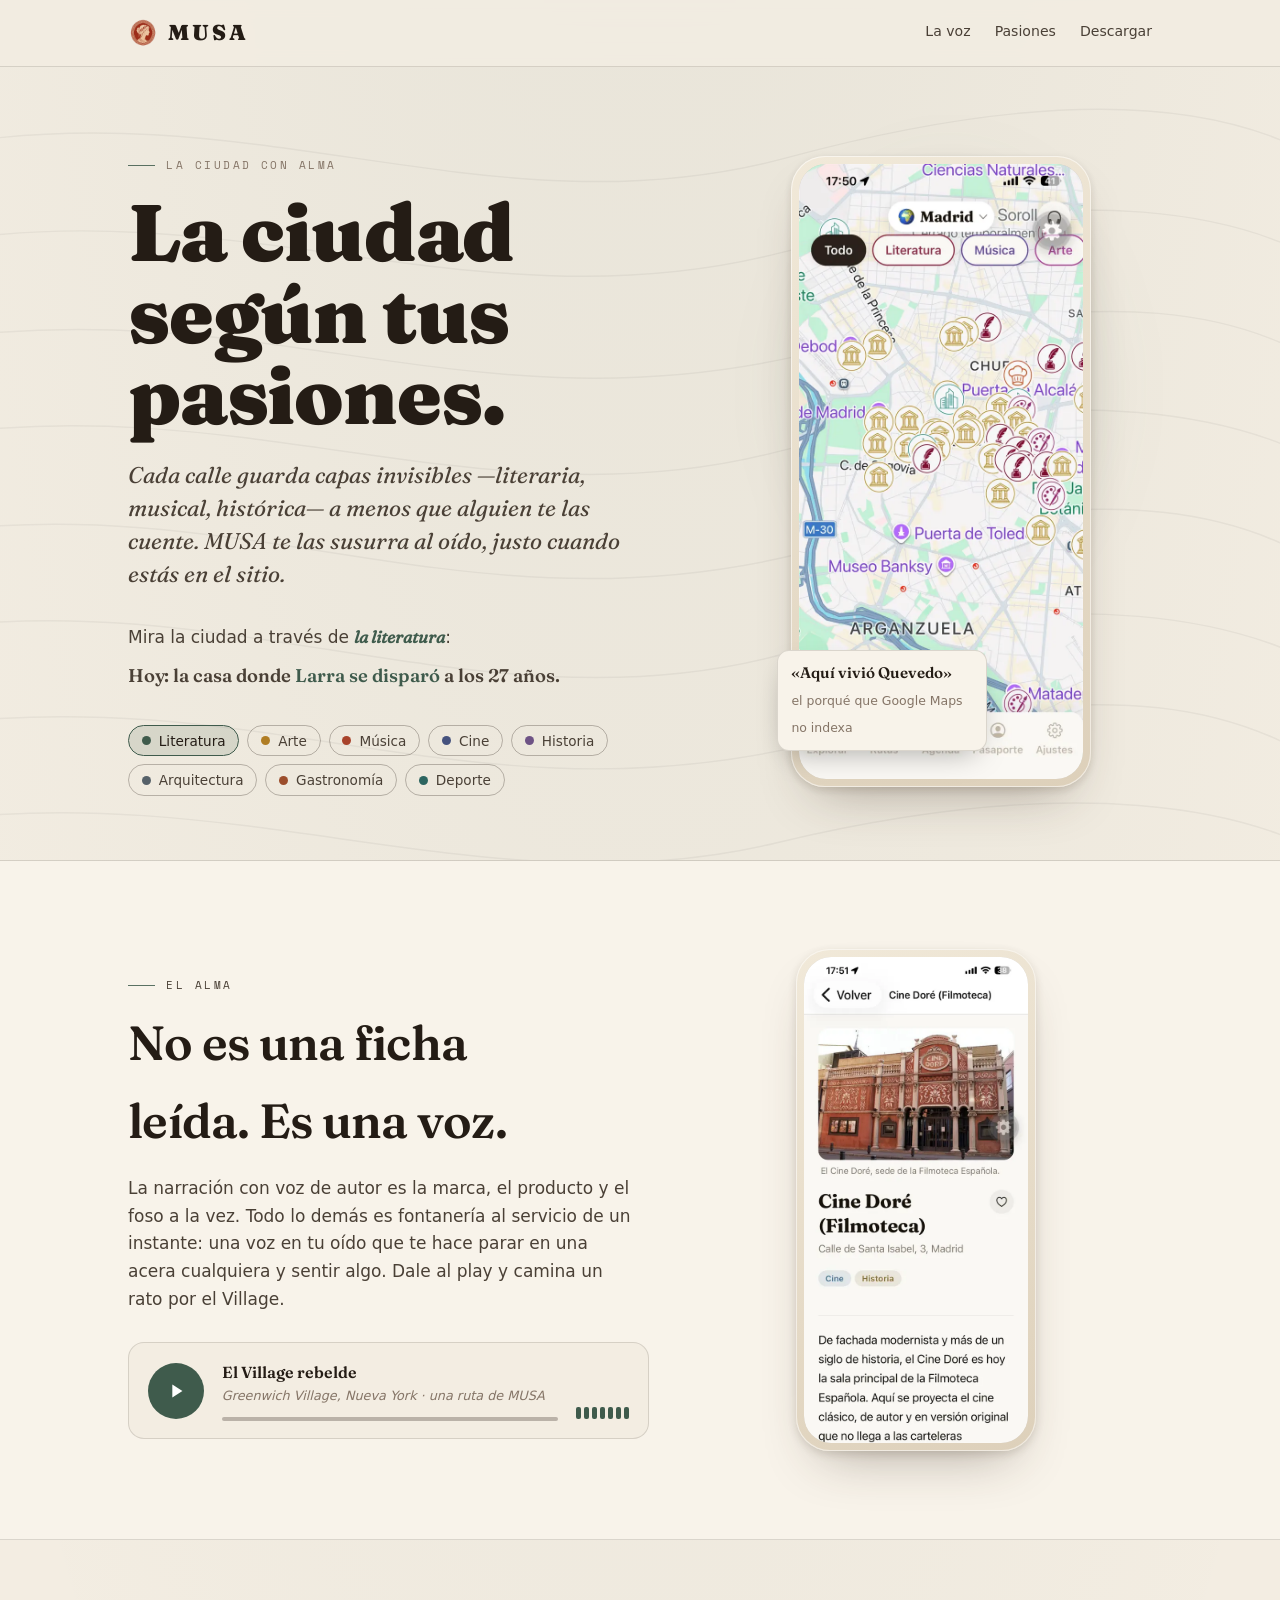
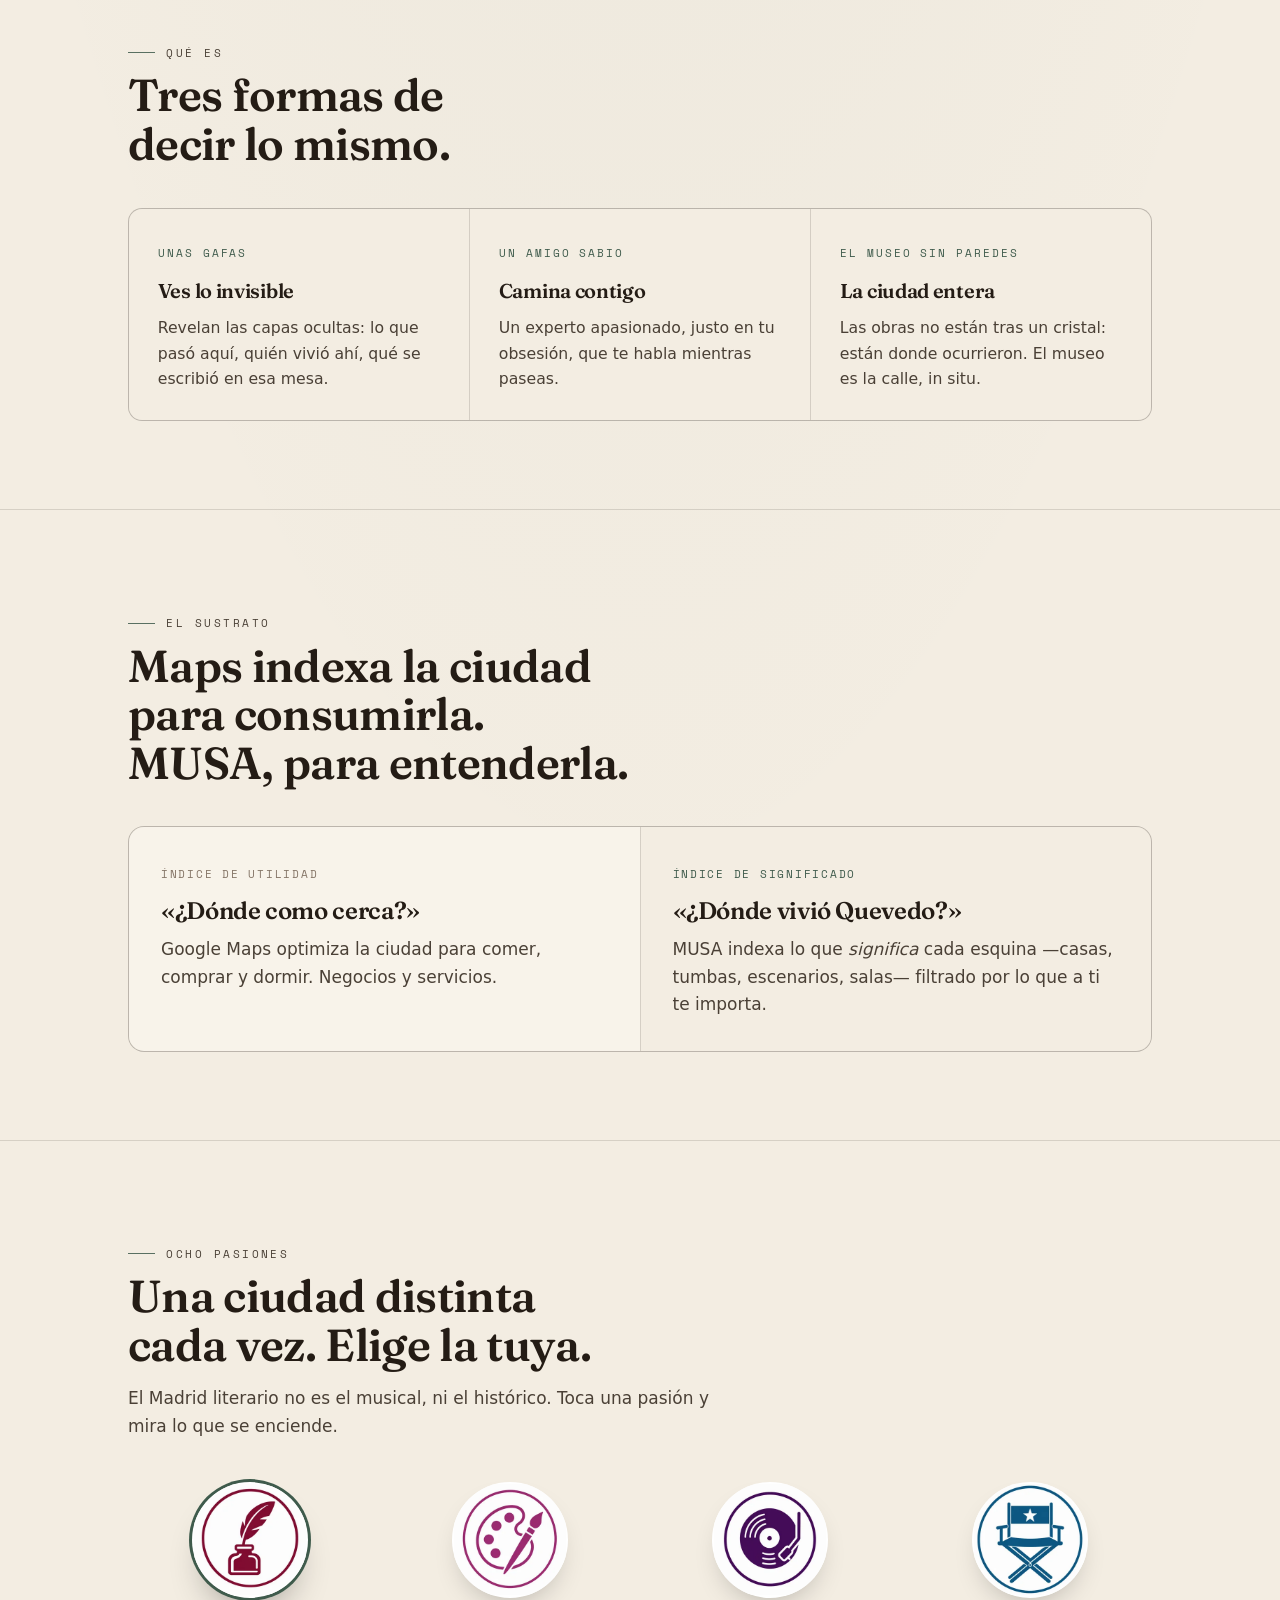
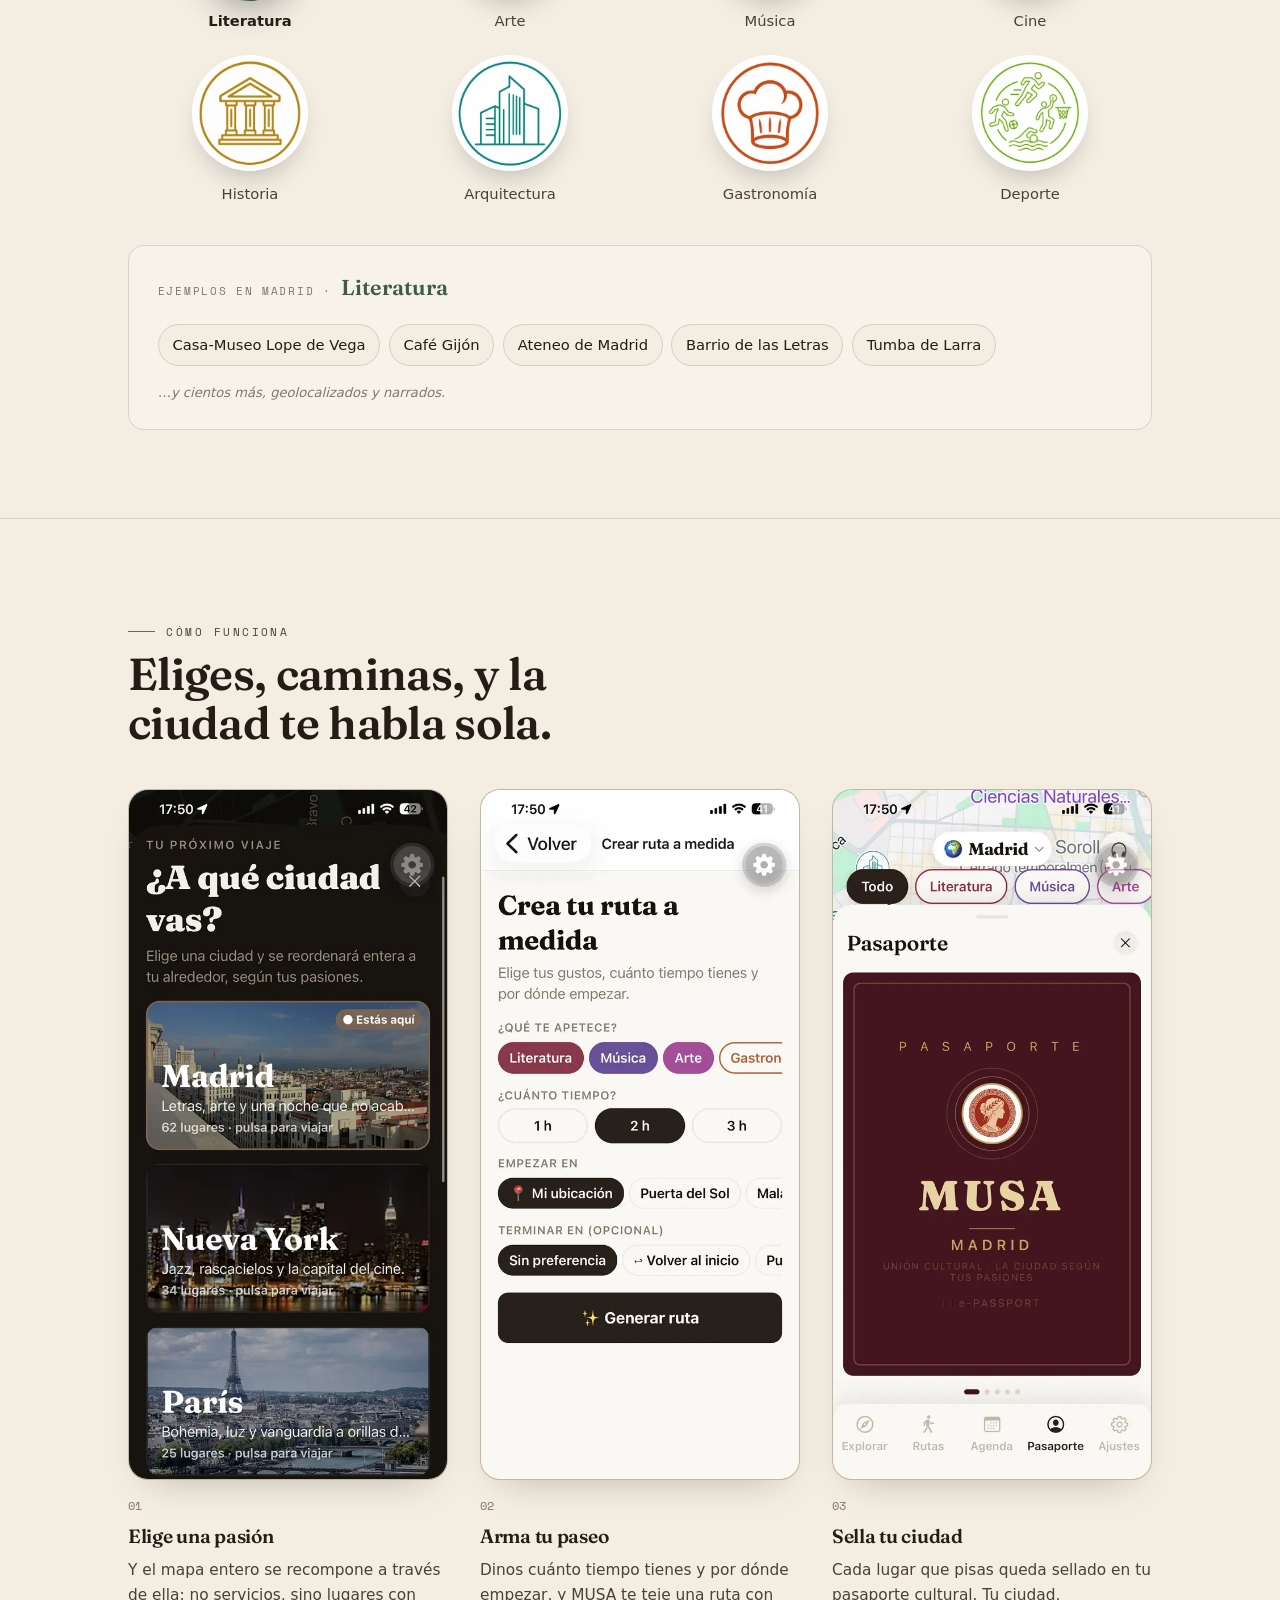
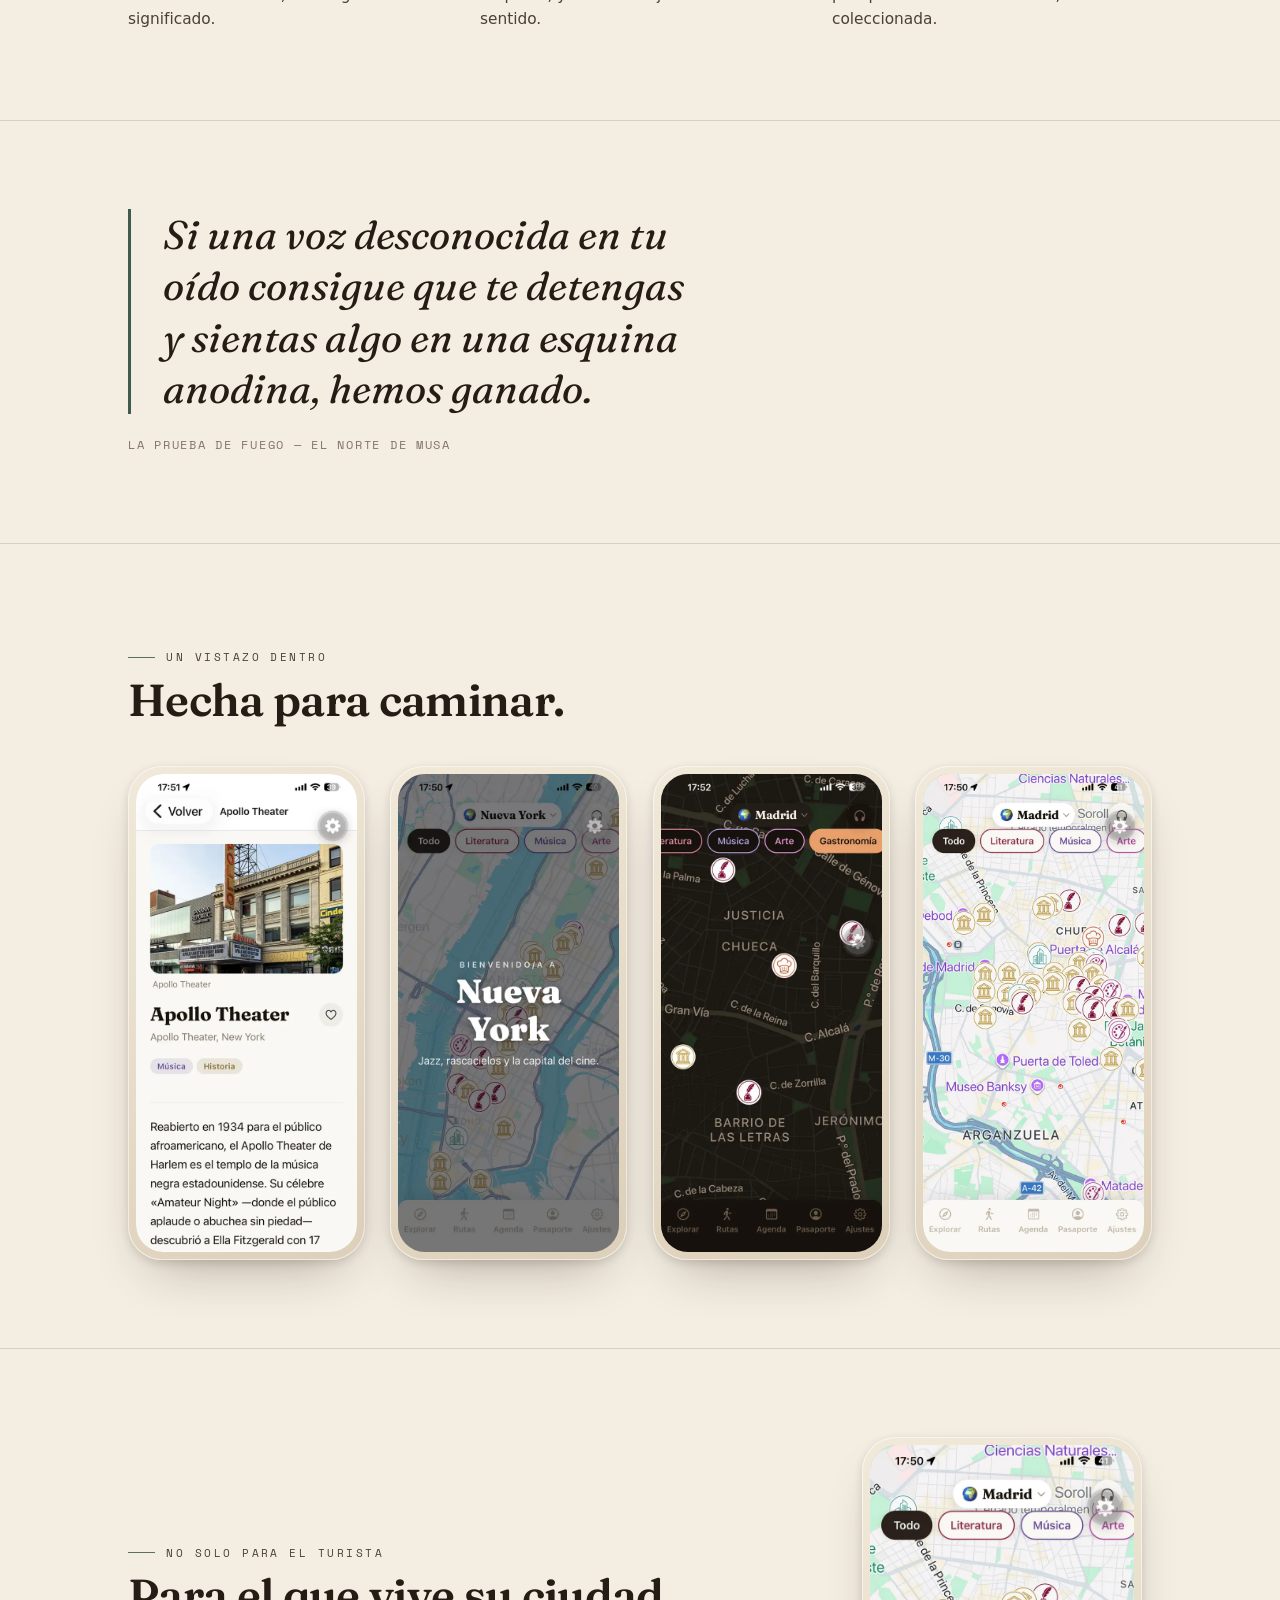
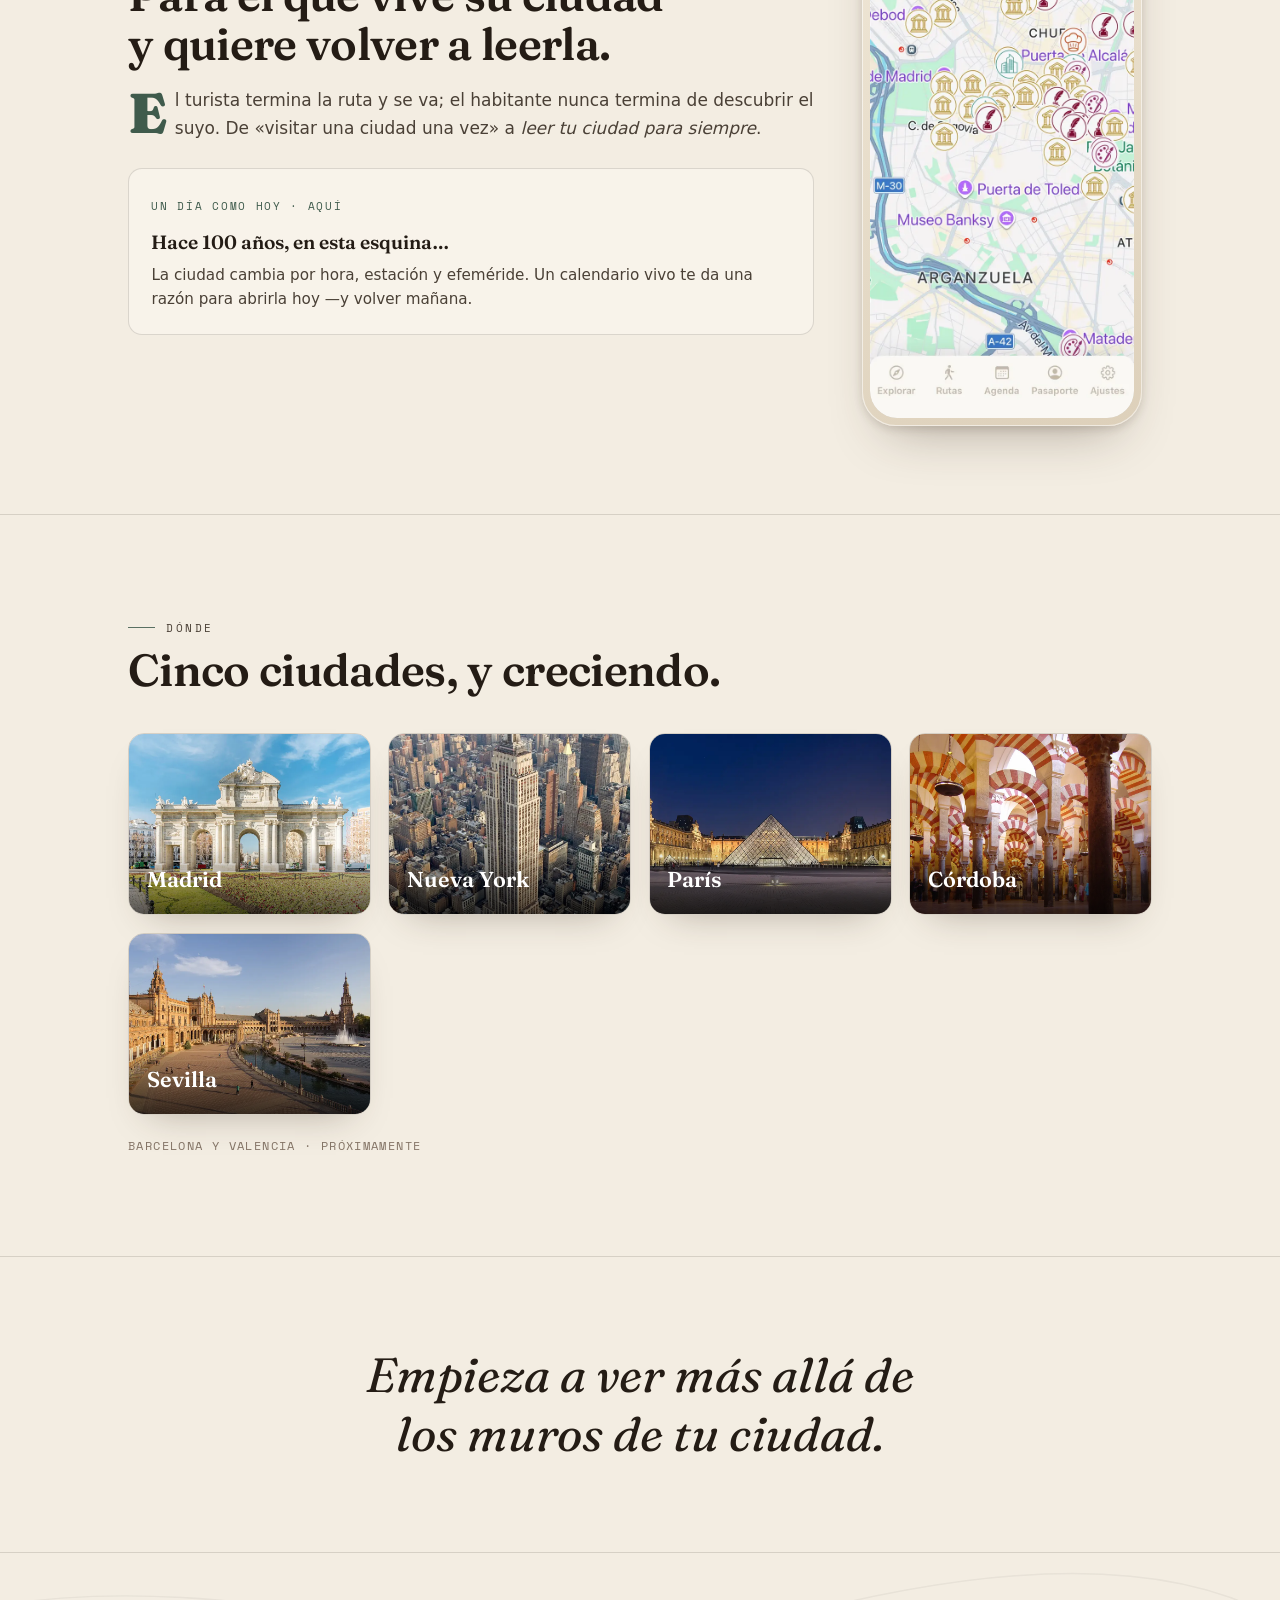
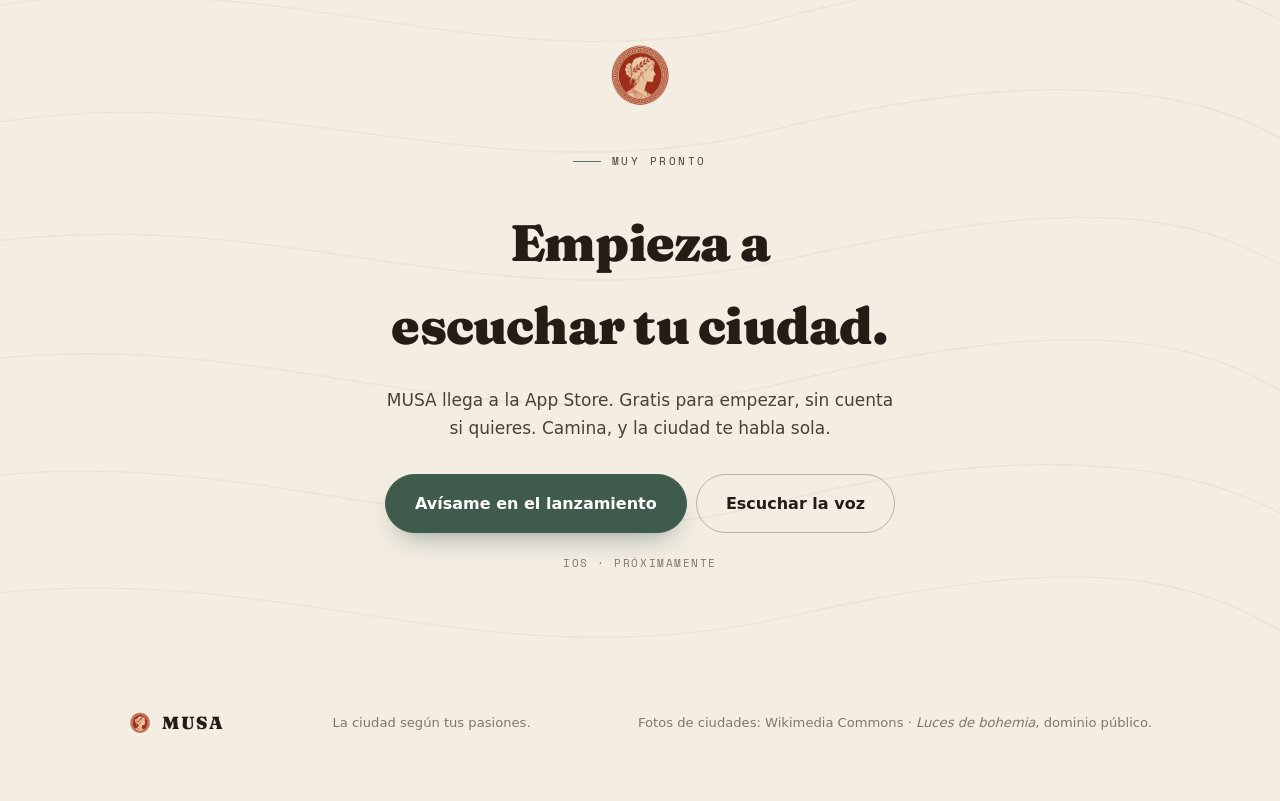
==== index.html @ 4dbc473d "Muestra de voz: El Village rebelde (ruta-village.mp3)" ====
<!doctype html>
<html lang="es">
<head>
<meta charset="utf-8">
<meta name="viewport" content="width=device-width, initial-scale=1">
<meta name="description" content="MUSA reorganiza la ciudad según tus pasiones: elige lo que te mueve —literatura, arte, música, cine, historia…— y el mapa se recompone en lugares con significado, narrados con voz de autor mientras caminas. Madrid, Nueva York, París, Córdoba y Sevilla.">
<meta name="theme-color" content="#f3ede2" media="(prefers-color-scheme: light)">
<meta name="theme-color" content="#17120d" media="(prefers-color-scheme: dark)">
<meta property="og:type" content="website">
<meta property="og:title" content="MUSA — La ciudad según tus pasiones">
<meta property="og:description" content="Elige una pasión y la ciudad se recompone a través de ella. Camina, y una voz te cuenta lo que pisas.">
<meta property="og:url" content="https://www.musaparadis.com/">
<meta property="og:image" content="https://www.musaparadis.com/og.jpg">
<meta name="twitter:card" content="summary_large_image">
<meta name="twitter:title" content="MUSA — La ciudad según tus pasiones">
<meta name="twitter:description" content="Elige una pasión y la ciudad se recompone a través de ella. Camina, y una voz te cuenta lo que pisas.">
<meta name="twitter:image" content="https://www.musaparadis.com/og.jpg">
<link rel="icon" type="image/png" href="[data-uri]">
<title>MUSA — La ciudad según tus pasiones</title>
<script>window.MUSA_IMG={"icon_literature":"[data-uri]","icon_music":"[data-uri]","icon_art":"[data-uri]","icon_cinema":"[data-uri]","icon_history":"[data-uri]","icon_architecture":"[data-uri]","icon_gastronomy":"[data-uri]","icon_sport":"[data-uri]"};</script>
<style>
  @font-face { font-family:"Fraunces"; font-style:normal; font-weight:900; font-display:swap; src:url([data-uri]) format("truetype"); }
  @font-face { font-family:"Fraunces"; font-style:normal; font-weight:600; font-display:swap; src:url([data-uri]) format("truetype"); }
  @font-face { font-family:"Fraunces"; font-style:italic; font-weight:400; font-display:swap; src:url([data-uri]) format("truetype"); }
  @font-face { font-family:"SpaceMono"; font-style:normal; font-weight:400; font-display:swap; src:url([data-uri]) format("truetype"); }

  :root {
    --paper:#f3ede2; --paper-raised:#f8f3ea;
    --ink:#241c15; --ink-soft:#4a4036; --subtle:#857567;
    --hairline:rgba(36,28,21,0.14); --hairline-strong:rgba(36,28,21,0.28);
    --accent:#3f5b4c;
    --serif:"Fraunces","Iowan Old Style",Palatino,Georgia,serif;
    --sans:ui-sans-serif,system-ui,-apple-system,"Segoe UI",Roboto,Helvetica,Arial,sans-serif;
    --mono:"SpaceMono",ui-monospace,"SFMono-Regular","Courier New",monospace;
    --gutter:clamp(1.4rem,5vw,5rem);
  }
  @media (prefers-color-scheme: dark) {
    :root { --paper:#2a2018; --paper-raised:#352a1f; --ink:#f2ebdf; --ink-soft:#d7cab7; --subtle:#a99a87;
      --hairline:rgba(242,235,223,0.16); --hairline-strong:rgba(242,235,223,0.3); --accent:#93c3aa; }
  }
  :root[data-theme="light"]{ --paper:#f3ede2; --paper-raised:#f8f3ea; --ink:#241c15; --ink-soft:#4a4036; --subtle:#857567; --hairline:rgba(36,28,21,0.14); --hairline-strong:rgba(36,28,21,0.28); --accent:#3f5b4c; }
  :root[data-theme="dark"]{ --paper:#2a2018; --paper-raised:#352a1f; --ink:#f2ebdf; --ink-soft:#d7cab7; --subtle:#a99a87; --hairline:rgba(242,235,223,0.16); --hairline-strong:rgba(242,235,223,0.3); --accent:#93c3aa; }

  * { box-sizing:border-box; }
  body { margin:0; background-color:var(--paper); color:var(--ink); font-family:var(--sans);
    background-image:radial-gradient(130% 80% at 50% -15%, color-mix(in srgb,var(--accent) 8%, transparent), transparent 55%);
    font-size:17px; line-height:1.62; -webkit-font-smoothing:antialiased; text-rendering:optimizeLegibility;
    font-optical-sizing:auto; overflow-x:hidden; transition:background-color .6s ease,color .6s ease; }
  .wrap { max-width:72rem; margin:0 auto; padding:0 var(--gutter); }
  .eyebrow { font-family:var(--mono); font-size:.7rem; letter-spacing:.22em; text-transform:uppercase; color:var(--subtle); margin:0; display:inline-flex; align-items:center; gap:.7rem; }
  .eyebrow::before { content:""; width:1.7rem; height:1px; background:var(--accent); opacity:.85; transition:background .6s ease; }
  h1,h2,h3 { font-family:var(--serif); font-weight:600; text-wrap:balance; letter-spacing:-0.015em; margin:0; }
  em { font-style:italic; }
  img { display:block; max-width:100%; }

  header { position:sticky; top:0; z-index:40; background:color-mix(in srgb,var(--paper) 85%,transparent); backdrop-filter:saturate(1.1) blur(10px); border-bottom:1px solid var(--hairline); }
  .bar { display:flex; align-items:center; justify-content:space-between; height:66px; }
  .brand { display:flex; align-items:center; gap:.6rem; }
  .brand img { width:30px; height:30px; }
  .brand span { font-family:var(--serif); font-weight:900; font-size:1.35rem; letter-spacing:.14em; }
  nav { display:flex; gap:1.5rem; }
  .navlink { font-size:.88rem; color:var(--ink-soft); text-decoration:none; border-bottom:1px solid transparent; padding-bottom:2px; transition:border-color .2s ease,color .2s ease; }
  .navlink:hover { border-color:var(--accent); color:var(--ink); }

  .phone { background:linear-gradient(155deg,#f1e9d9,#ddd0ba); border-radius:34px; padding:8px;
    box-shadow:0 26px 54px -26px rgba(60,44,30,.42), 0 3px 8px rgba(60,44,30,.15), inset 0 0 0 1px rgba(255,255,255,.55); }
  .phone img { width:100%; border-radius:27px; box-shadow:inset 0 0 0 1px rgba(0,0,0,.14); }

  /* HERO */
  .hero { padding:clamp(2.8rem,7vw,5rem) 0 clamp(2.5rem,6vw,4rem); border-bottom:1px solid var(--hairline); position:relative; overflow:hidden; }
  .contours { position:absolute; inset:0; width:100%; height:100%; z-index:0; pointer-events:none; }
  .contours path { fill:none; stroke:var(--ink); opacity:.05; stroke-width:1.3; }
  .hero > .wrap, .cta > .wrap { position:relative; z-index:1; }
  .hero-grid { display:grid; grid-template-columns:1fr; gap:clamp(2.4rem,6vw,4rem); align-items:center; }
  @media (min-width:900px){ .hero-grid { grid-template-columns:1.12fr .88fr; } }
  .hero h1 { font-size:clamp(2.6rem,7vw,5rem); font-weight:900; line-height:1.02; margin-top:1.1rem; max-width:15ch; }
  .lede { font-family:var(--serif); font-style:italic; font-size:clamp(1.1rem,2.2vw,1.42rem); color:var(--ink-soft); max-width:34rem; margin-top:1.4rem; line-height:1.45; }
  .lens { margin-top:2rem; }
  .lens > p { margin:0 0 .8rem; color:var(--ink-soft); }
  .lens .word { font-family:var(--serif); font-style:italic; color:var(--accent); transition:color .6s ease; font-weight:600; }
  .lens-line { min-height:2.6em; margin:.2rem 0 1rem; font-family:var(--serif); font-size:1.15rem; line-height:1.35; color:var(--ink); }
  .lens-line b { color:var(--accent); font-weight:600; transition:color .6s ease; }
  .chips { display:flex; flex-wrap:wrap; gap:.5rem; max-width:36rem; }
  .chip { font-size:.85rem; cursor:pointer; padding:.42rem .8rem; border-radius:999px; border:1px solid var(--hairline-strong); background:transparent; color:var(--ink-soft); display:inline-flex; align-items:center; gap:.5rem; transition:.2s; font-family:var(--sans); }
  .chip .dot { width:9px; height:9px; border-radius:50%; background:var(--c); }
  .chip:hover { color:var(--ink); }
  .chip[aria-pressed="true"] { color:var(--ink); border-color:var(--c); background:color-mix(in srgb,var(--c) 14%,transparent); }
  .chip:focus-visible { outline:2px solid var(--accent); outline-offset:2px; }
  .hero-phone { justify-self:center; width:min(300px,78vw); position:relative; isolation:isolate; }
  .hero-phone::before { content:""; position:absolute; inset:-10% -16% -2%; z-index:-1; background:radial-gradient(58% 46% at 52% 42%, color-mix(in srgb,var(--accent) 32%, transparent), transparent 72%); filter:blur(36px); transition:background .6s ease; }
  .hero-phone .phone { position:relative; z-index:1; }
  .hero-phone .tag { position:absolute; z-index:1; left:-14px; bottom:36px; background:var(--paper-raised); border:1px solid var(--hairline); border-radius:12px; padding:.6rem .85rem; box-shadow:0 12px 30px -12px rgba(0,0,0,.35); max-width:210px; }
  .hero-phone .tag b { font-family:var(--serif); display:block; font-size:.95rem; font-weight:600; }
  .hero-phone .tag span { font-size:.78rem; color:var(--subtle); }

  section { padding:clamp(3rem,7vw,5.5rem) 0; border-bottom:1px solid var(--hairline); }
  .sec-head { max-width:38rem; }
  .sec-head h2 { font-size:clamp(1.8rem,4.2vw,2.8rem); margin-top:.6rem; line-height:1.08; }
  .sec-head p { color:var(--ink-soft); margin-top:1rem; }

  /* AUDIO — escucha la voz */
  .voice { background:var(--paper-raised); }
  .voice-card { display:grid; grid-template-columns:1fr; gap:2rem; align-items:center; }
  @media (min-width:820px){ .voice-card { grid-template-columns:1.05fr .95fr; } }
  .voice h2 { font-size:clamp(1.9rem,4.4vw,3rem); margin-top:.6rem; }
  .voice p { color:var(--ink-soft); margin-top:1rem; max-width:32rem; }
  .player { display:flex; align-items:center; gap:1.1rem; margin-top:1.8rem; padding:1.1rem 1.2rem; border:1px solid var(--hairline); border-radius:16px; background:var(--paper); }
  .playbtn { flex:none; width:56px; height:56px; border-radius:50%; border:none; cursor:pointer; background:var(--accent); color:#fff; display:flex; align-items:center; justify-content:center; transition:background .6s ease, transform .15s ease; }
  .playbtn:hover { transform:scale(1.05); }
  .playbtn svg { width:22px; height:22px; fill:#fff; }
  .player-body { flex:1; min-width:0; }
  .player-body .t { font-family:var(--serif); font-weight:600; font-size:1rem; }
  .player-body .s { font-size:.8rem; color:var(--subtle); font-style:italic; }
  .track { height:4px; border-radius:999px; background:var(--hairline-strong); margin-top:.6rem; overflow:hidden; }
  .track .fill { height:100%; width:0; background:var(--accent); transition:background .6s ease; }
  .eq { display:flex; align-items:flex-end; gap:3px; height:56px; }
  .eq i { width:5px; background:var(--accent); border-radius:2px; height:20%; transition:background .6s ease; }
  .voice.playing .eq i { animation:eq .9s ease-in-out infinite; }
  .eq i:nth-child(2){animation-delay:.15s} .eq i:nth-child(3){animation-delay:.3s} .eq i:nth-child(4){animation-delay:.45s} .eq i:nth-child(5){animation-delay:.1s} .eq i:nth-child(6){animation-delay:.35s} .eq i:nth-child(7){animation-delay:.2s}
  @keyframes eq { 0%,100%{height:18%} 50%{height:92%} }
  .voice-visual { display:flex; justify-content:center; }
  .voice-visual .phone { width:min(240px,70vw); }

  .ways { display:grid; grid-template-columns:repeat(auto-fit,minmax(15rem,1fr)); gap:1px; margin-top:2.5rem; background:var(--hairline); border:1px solid var(--hairline); border-radius:14px; overflow:hidden; }
  .way { background:var(--paper); padding:1.8rem; transition:background .3s ease; }
  .way:hover { background:var(--paper-raised); }
  .way h3 { font-size:1.25rem; margin:.6rem 0 .5rem; }
  .way p { margin:0; color:var(--ink-soft); font-size:.98rem; }
  .way .k { font-family:var(--mono); font-size:.68rem; letter-spacing:.18em; text-transform:uppercase; color:var(--accent); transition:color .6s ease; }

  .steps { display:grid; gap:2rem; margin-top:2.6rem; grid-template-columns:1fr; }
  @media (min-width:820px){ .steps { grid-template-columns:repeat(3,1fr); } }
  .step .shot { border-radius:20px; overflow:hidden; border:1px solid var(--hairline); box-shadow:0 18px 38px -24px rgba(60,44,30,.36); background:#ddd0ba; }
  .step .shot img { width:100%; }
  .step .n { font-family:var(--mono); font-size:.78rem; color:var(--subtle); margin:1rem 0 .3rem; }
  .step h3 { font-size:1.2rem; }
  .step p { margin:.35rem 0 0; color:var(--ink-soft); font-size:.96rem; }

  /* DIFERENCIADOR */
  .versus { display:grid; grid-template-columns:1fr; gap:1px; margin-top:2.4rem; background:var(--hairline); border:1px solid var(--hairline); border-radius:16px; overflow:hidden; }
  @media (min-width:720px){ .versus { grid-template-columns:1fr 1fr; } }
  .vs { background:var(--paper); padding:2rem; }
  .vs.them { background:var(--paper-raised); }
  .vs .lab { font-family:var(--mono); font-size:.68rem; letter-spacing:.16em; text-transform:uppercase; color:var(--subtle); }
  .vs.us .lab { color:var(--accent); transition:color .6s ease; }
  .vs h3 { font-size:1.5rem; margin:.7rem 0; line-height:1.15; }
  .vs p { margin:0; color:var(--ink-soft); }

  /* PASIONES — círculos + explorador */
  .passgrid { display:grid; grid-template-columns:repeat(4,1fr); gap:1.4rem 1rem; margin-top:2.6rem; }
  @media (max-width:560px){ .passgrid { grid-template-columns:repeat(3,1fr); } }
  .passcard { text-align:center; cursor:pointer; }
  .passcard .tile { width:clamp(80px,15vw,116px); aspect-ratio:1; margin:0 auto; border-radius:50%; background:#fff; display:flex; align-items:center; justify-content:center; overflow:hidden; box-shadow:0 14px 30px -14px rgba(0,0,0,.3); transition:transform .25s ease, box-shadow .25s ease; }
  .passcard .tile img { width:96%; height:96%; object-fit:contain; }
  .passcard:hover .tile { transform:translateY(-5px); box-shadow:0 0 0 3px color-mix(in srgb,var(--c) 55%,transparent), 0 22px 38px -18px rgba(0,0,0,.4); }
  .passcard[aria-selected="true"] .tile { box-shadow:0 0 0 3px var(--c), 0 22px 38px -18px rgba(0,0,0,.45); }
  .passcard .lbl { margin-top:.7rem; font-size:.92rem; color:var(--ink-soft); }
  .passcard[aria-selected="true"] .lbl { color:var(--ink); font-weight:600; }
  .explorer { margin-top:2.4rem; border:1px solid var(--hairline); border-radius:16px; padding:1.6rem 1.8rem; background:var(--paper-raised); }
  .explorer .head { display:flex; align-items:baseline; gap:.6rem; flex-wrap:wrap; }
  .explorer .head .lab { font-family:var(--mono); font-size:.66rem; letter-spacing:.16em; text-transform:uppercase; color:var(--subtle); }
  .explorer .head .cur { font-family:var(--serif); font-size:1.35rem; font-weight:600; color:var(--accent); transition:color .6s ease; }
  .explorer .places { display:flex; flex-wrap:wrap; gap:.55rem; margin-top:1.1rem; }
  .explorer .place { font-size:.92rem; padding:.5rem .85rem; border:1px solid var(--hairline); border-radius:999px; background:var(--paper); color:var(--ink); }
  .explorer .foot { margin-top:1rem; font-size:.82rem; color:var(--subtle); font-style:italic; }

  .gallery { display:grid; grid-template-columns:repeat(auto-fit,minmax(200px,1fr)); gap:1.6rem; margin-top:2.6rem; }
  .gallery .phone { justify-self:center; width:100%; max-width:250px; transition:transform .3s ease,box-shadow .3s ease; }
  .gallery .phone:hover { transform:translateY(-7px); box-shadow:0 40px 70px -26px rgba(60,44,30,.5), inset 0 0 0 1px rgba(255,255,255,.55); }

  .quote blockquote { font-family:var(--serif); font-style:italic; font-weight:500; font-size:clamp(1.5rem,4.2vw,2.5rem); line-height:1.28; margin:0; max-width:22ch; text-wrap:balance; hanging-punctuation:first; border-left:3px solid var(--accent); padding-left:clamp(1rem,3vw,2rem); transition:border-color .6s ease; }
  .quote cite { display:block; font-style:normal; font-family:var(--mono); font-size:.72rem; letter-spacing:.15em; text-transform:uppercase; color:var(--subtle); margin-top:1.4rem; }

  /* CIUDADES — fotos */
  .city-photos { display:grid; grid-template-columns:repeat(auto-fit,minmax(210px,1fr)); gap:1.1rem; margin-top:2.4rem; }
  .cityph { position:relative; aspect-ratio:4/3; border-radius:16px; overflow:hidden; border:1px solid var(--hairline); box-shadow:0 18px 36px -22px rgba(60,44,30,.38); }
  .cityph img { width:100%; height:100%; object-fit:cover; transition:transform .6s ease; }
  .cityph:hover img { transform:scale(1.07); }
  .cityph .nm { position:absolute; inset:auto 0 0 0; padding:1rem 1.1rem; color:#fff; font-family:var(--serif); font-weight:600; font-size:1.35rem; background:linear-gradient(transparent, rgba(0,0,0,.65)); }
  .soon-line { margin-top:1.4rem; font-family:var(--mono); font-size:.72rem; letter-spacing:.12em; text-transform:uppercase; color:var(--subtle); }

  .local { display:grid; gap:2.4rem; grid-template-columns:1fr; align-items:center; }
  @media (min-width:860px){ .local { grid-template-columns:1fr 300px; } }
  .local .phone { justify-self:center; width:min(280px,80vw); }
  .today { background:var(--paper-raised); border:1px solid var(--hairline); border-radius:14px; padding:1.4rem; margin-top:1.6rem; }
  .today .tag { font-family:var(--mono); font-size:.66rem; letter-spacing:.16em; text-transform:uppercase; color:var(--accent); transition:color .6s ease; }
  .today h4 { font-family:var(--serif); font-size:1.2rem; margin:.5rem 0 .3rem; font-weight:600; }
  .today p { margin:0; color:var(--ink-soft); font-size:.95rem; }
  .dropcap::first-letter { font-family:var(--serif); font-weight:900; float:left; font-size:3.3em; line-height:.8; padding:.06em .14em 0 0; color:var(--accent); transition:color .6s ease; }

  .band { text-align:center; border-bottom:1px solid var(--hairline); }
  .band p { font-family:var(--serif); font-style:italic; font-weight:400; font-size:clamp(1.7rem,4.6vw,3rem); line-height:1.24; margin:0 auto; max-width:18ch; text-wrap:balance; color:var(--ink); }

  .cta { text-align:center; border-bottom:none; position:relative; overflow:hidden; }
  .cta img.emblem { width:70px; margin:0 auto 1.4rem; }
  .cta h2 { font-size:clamp(2rem,5vw,3.2rem); margin:0 auto; max-width:18ch; font-weight:900; }
  .cta p { color:var(--ink-soft); max-width:32rem; margin:1.2rem auto 2rem; }
  .btn { display:inline-block; font-weight:600; font-size:1rem; background:var(--accent); color:#fff; text-decoration:none; padding:.95rem 1.8rem; border-radius:999px; border:1px solid var(--accent); box-shadow:0 14px 28px -14px color-mix(in srgb,var(--accent) 60%,transparent); transition:transform .15s ease, background .6s ease, box-shadow .6s ease, border-color .6s ease; }
  .btn:hover { transform:translateY(-2px); }
  .btn.ghost { background:transparent; color:var(--ink); border-color:var(--hairline-strong); margin-left:.6rem; box-shadow:none; }
  .cta small { display:block; margin-top:1.4rem; font-family:var(--mono); font-size:.68rem; letter-spacing:.14em; text-transform:uppercase; color:var(--subtle); }

  footer { padding:3rem 0 4rem; }
  .foot { display:flex; flex-wrap:wrap; gap:.8rem 2rem; justify-content:space-between; align-items:center; color:var(--subtle); font-size:.82rem; }
  .foot .brand span { color:var(--ink); font-size:1.1rem; font-family:var(--serif); font-weight:900; letter-spacing:.12em; }

  @keyframes riseIn { from { opacity:0; transform:translateY(16px); } to { opacity:1; transform:none; } }
  @keyframes floaty { 0%,100% { transform:translateY(0); } 50% { transform:translateY(-8px); } }
  .hero .eyebrow, .hero h1, .hero .lede, .hero .lens, .hero-phone { animation:riseIn .85s cubic-bezier(.2,.7,.2,1) both; }
  .hero h1 { animation-delay:.06s; } .hero .lede { animation-delay:.14s; } .hero .lens { animation-delay:.22s; } .hero-phone { animation-delay:.16s; }
  .hero-phone .phone { animation:floaty 6.5s ease-in-out infinite; }
  .reveal { opacity:0; transform:translateY(16px); transition:opacity .7s ease,transform .7s ease; }
  .reveal.in { opacity:1; transform:none; }
  @media (prefers-reduced-motion: reduce) {
    *, .hero-phone .phone { animation:none !important; }
    .reveal { opacity:1; transform:none; }
    .voice.playing .eq i { animation:none; height:50%; }
  }
</style>

<header>
  <div class="wrap bar">
    <span class="brand"><img src="[data-uri]" alt=""><span>MUSA</span></span>
    <nav><a class="navlink" href="#voz">La voz</a><a class="navlink" href="#pasiones">Pasiones</a><a class="navlink" href="#descargar">Descargar</a></nav>
  </div>
</header>

<main>
  <section class="hero">
    <svg class="contours" viewBox="0 0 1200 700" preserveAspectRatio="xMidYMid slice" aria-hidden="true"><path d="M-20,70 C260,20 470,150 730,80 S1150,30 1240,110"/><path d="M-20,155 C240,110 460,230 720,165 S1150,120 1240,200"/><path d="M-20,240 C270,200 450,320 740,255 S1130,210 1240,285"/><path d="M-20,325 C250,285 470,405 720,340 S1150,300 1240,375"/><path d="M-20,410 C260,375 450,500 740,430 S1140,390 1240,465"/><path d="M-20,495 C240,460 470,585 720,520 S1150,480 1240,555"/><path d="M-20,580 C270,545 450,665 740,600 S1130,560 1240,640"/><path d="M-20,665 C250,630 470,745 720,685 S1150,645 1240,720"/></svg>
    <div class="wrap hero-grid">
      <div>
        <p class="eyebrow">La ciudad con alma</p>
        <h1>La ciudad según tus pasiones.</h1>
        <p class="lede">Cada calle guarda capas invisibles —literaria, musical, histórica— a menos que alguien te las cuente. MUSA te las susurra al oído, justo cuando estás en el sitio.</p>
        <div class="lens">
          <p>Mira la ciudad a través de <span class="word" id="lensWord">la literatura</span>:</p>
          <p class="lens-line" id="lensLine"></p>
          <div class="chips" id="chips" role="group" aria-label="Elige una pasión"></div>
        </div>
      </div>
      <div class="hero-phone">
        <div class="phone"><img src="[data-uri]" alt="El mapa de MUSA reordenado por pasiones"></div>
        <div class="tag"><b>«Aquí vivió Quevedo»</b><span>el porqué que Google Maps no indexa</span></div>
      </div>
    </div>
  </section>

  <section class="voice" id="voz">
    <div class="wrap voice-card">
      <div>
        <p class="eyebrow">El alma</p>
        <h2>No es una ficha leída. Es una voz.</h2>
        <p>La narración con voz de autor es la marca, el producto y el foso a la vez. Todo lo demás es fontanería al servicio de un instante: una voz en tu oído que te hace parar en una acera cualquiera y sentir algo. Dale al play y camina un rato por el Village.</p>
        <div class="player">
          <button class="playbtn" id="playbtn" aria-label="Reproducir el fragmento">
            <svg viewBox="0 0 24 24" id="playicon"><path d="M8 5v14l11-7z"/></svg>
          </button>
          <div class="player-body">
            <div class="t">El Village rebelde</div>
            <div class="s">Greenwich Village, Nueva York · una ruta de MUSA</div>
            <div class="track"><div class="fill" id="fill"></div></div>
          </div>
          <div class="eq" aria-hidden="true"><i></i><i></i><i></i><i></i><i></i><i></i><i></i></div>
        </div>
        <audio id="sample" preload="none" src="audio/ruta-village.mp3"></audio>
      </div>
      <div class="voice-visual">
        <div class="phone"><img src="[data-uri]" alt="Una ficha narrada en MUSA"></div>
      </div>
    </div>
  </section>

  <section>
    <div class="wrap">
      <div class="sec-head"><p class="eyebrow">Qué es</p><h2>Tres formas de decir lo mismo.</h2></div>
      <div class="ways">
        <div class="way"><span class="k">Unas gafas</span><h3>Ves lo invisible</h3><p>Revelan las capas ocultas: lo que pasó aquí, quién vivió ahí, qué se escribió en esa mesa.</p></div>
        <div class="way"><span class="k">Un amigo sabio</span><h3>Camina contigo</h3><p>Un experto apasionado, justo en tu obsesión, que te habla mientras paseas.</p></div>
        <div class="way"><span class="k">El museo sin paredes</span><h3>La ciudad entera</h3><p>Las obras no están tras un cristal: están donde ocurrieron. El museo es la calle, in situ.</p></div>
      </div>
    </div>
  </section>

  <section>
    <div class="wrap">
      <div class="sec-head"><p class="eyebrow">El sustrato</p><h2>Maps indexa la ciudad para consumirla. MUSA, para entenderla.</h2></div>
      <div class="versus">
        <div class="vs them"><span class="lab">Índice de utilidad</span><h3>«¿Dónde como cerca?»</h3><p>Google Maps optimiza la ciudad para comer, comprar y dormir. Negocios y servicios.</p></div>
        <div class="vs us"><span class="lab">Índice de significado</span><h3>«¿Dónde vivió Quevedo?»</h3><p>MUSA indexa lo que <em>significa</em> cada esquina —casas, tumbas, escenarios, salas— filtrado por lo que a ti te importa.</p></div>
      </div>
    </div>
  </section>

  <section id="pasiones">
    <div class="wrap">
      <div class="sec-head"><p class="eyebrow">Ocho pasiones</p><h2>Una ciudad distinta cada vez. Elige la tuya.</h2><p>El Madrid literario no es el musical, ni el histórico. Toca una pasión y mira lo que se enciende.</p></div>
      <div class="passgrid" id="passgrid" role="listbox" aria-label="Pasiones"></div>
      <div class="explorer">
        <div class="head"><span class="lab">Ejemplos en Madrid ·</span> <span class="cur" id="expName">Literatura</span></div>
        <div class="places" id="expPlaces"></div>
        <div class="foot">…y cientos más, geolocalizados y narrados.</div>
      </div>
    </div>
  </section>

  <section>
    <div class="wrap">
      <div class="sec-head"><p class="eyebrow">Cómo funciona</p><h2>Eliges, caminas, y la ciudad te habla sola.</h2></div>
      <div class="steps">
        <div class="step"><div class="shot"><img src="[data-uri]" alt="Elegir ciudad y pasión"></div><p class="n">01</p><h3>Elige una pasión</h3><p>Y el mapa entero se recompone a través de ella: no servicios, sino lugares con significado.</p></div>
        <div class="step"><div class="shot"><img src="[data-uri]" alt="Generador de rutas a medida"></div><p class="n">02</p><h3>Arma tu paseo</h3><p>Dinos cuánto tiempo tienes y por dónde empezar, y MUSA te teje una ruta con sentido.</p></div>
        <div class="step"><div class="shot"><img src="[data-uri]" alt="Pasaporte con sellos"></div><p class="n">03</p><h3>Sella tu ciudad</h3><p>Cada lugar que pisas queda sellado en tu pasaporte cultural. Tu ciudad, coleccionada.</p></div>
      </div>
    </div>
  </section>

  <section class="quote">
    <div class="wrap">
      <blockquote>Si una voz desconocida en tu oído consigue que te detengas y sientas algo en una esquina anodina, hemos ganado.</blockquote>
      <cite>La prueba de fuego — el norte de MUSA</cite>
    </div>
  </section>

  <section>
    <div class="wrap">
      <div class="sec-head"><p class="eyebrow">Un vistazo dentro</p><h2>Hecha para caminar.</h2></div>
      <div class="gallery">
        <div class="phone"><img src="[data-uri]" alt="Ficha del Apollo en Nueva York"></div>
        <div class="phone"><img src="[data-uri]" alt="Nueva York en MUSA"></div>
        <div class="phone"><img src="[data-uri]" alt="El mapa de noche"></div>
        <div class="phone"><img src="[data-uri]" alt="El mapa por pasiones"></div>
      </div>
    </div>
  </section>

  <section>
    <div class="wrap local">
      <div>
        <div class="sec-head"><p class="eyebrow">No solo para el turista</p><h2>Para el que vive su ciudad y quiere volver a leerla.</h2></div>
        <p class="dropcap" style="margin-top:1.2rem;color:var(--ink-soft)">El turista termina la ruta y se va; el habitante nunca termina de descubrir el suyo. De «visitar una ciudad una vez» a <em>leer tu ciudad para siempre</em>.</p>
        <div class="today"><span class="tag">Un día como hoy · aquí</span><h4>Hace 100 años, en esta esquina…</h4><p>La ciudad cambia por hora, estación y efeméride. Un calendario vivo te da una razón para abrirla hoy —y volver mañana.</p></div>
      </div>
      <div class="phone"><img src="[data-uri]" alt="El mapa vivo de tu ciudad"></div>
    </div>
  </section>

  <section>
    <div class="wrap">
      <div class="sec-head"><p class="eyebrow">Dónde</p><h2>Cinco ciudades, y creciendo.</h2></div>
      <div class="city-photos">
        <div class="cityph"><img src="[data-uri]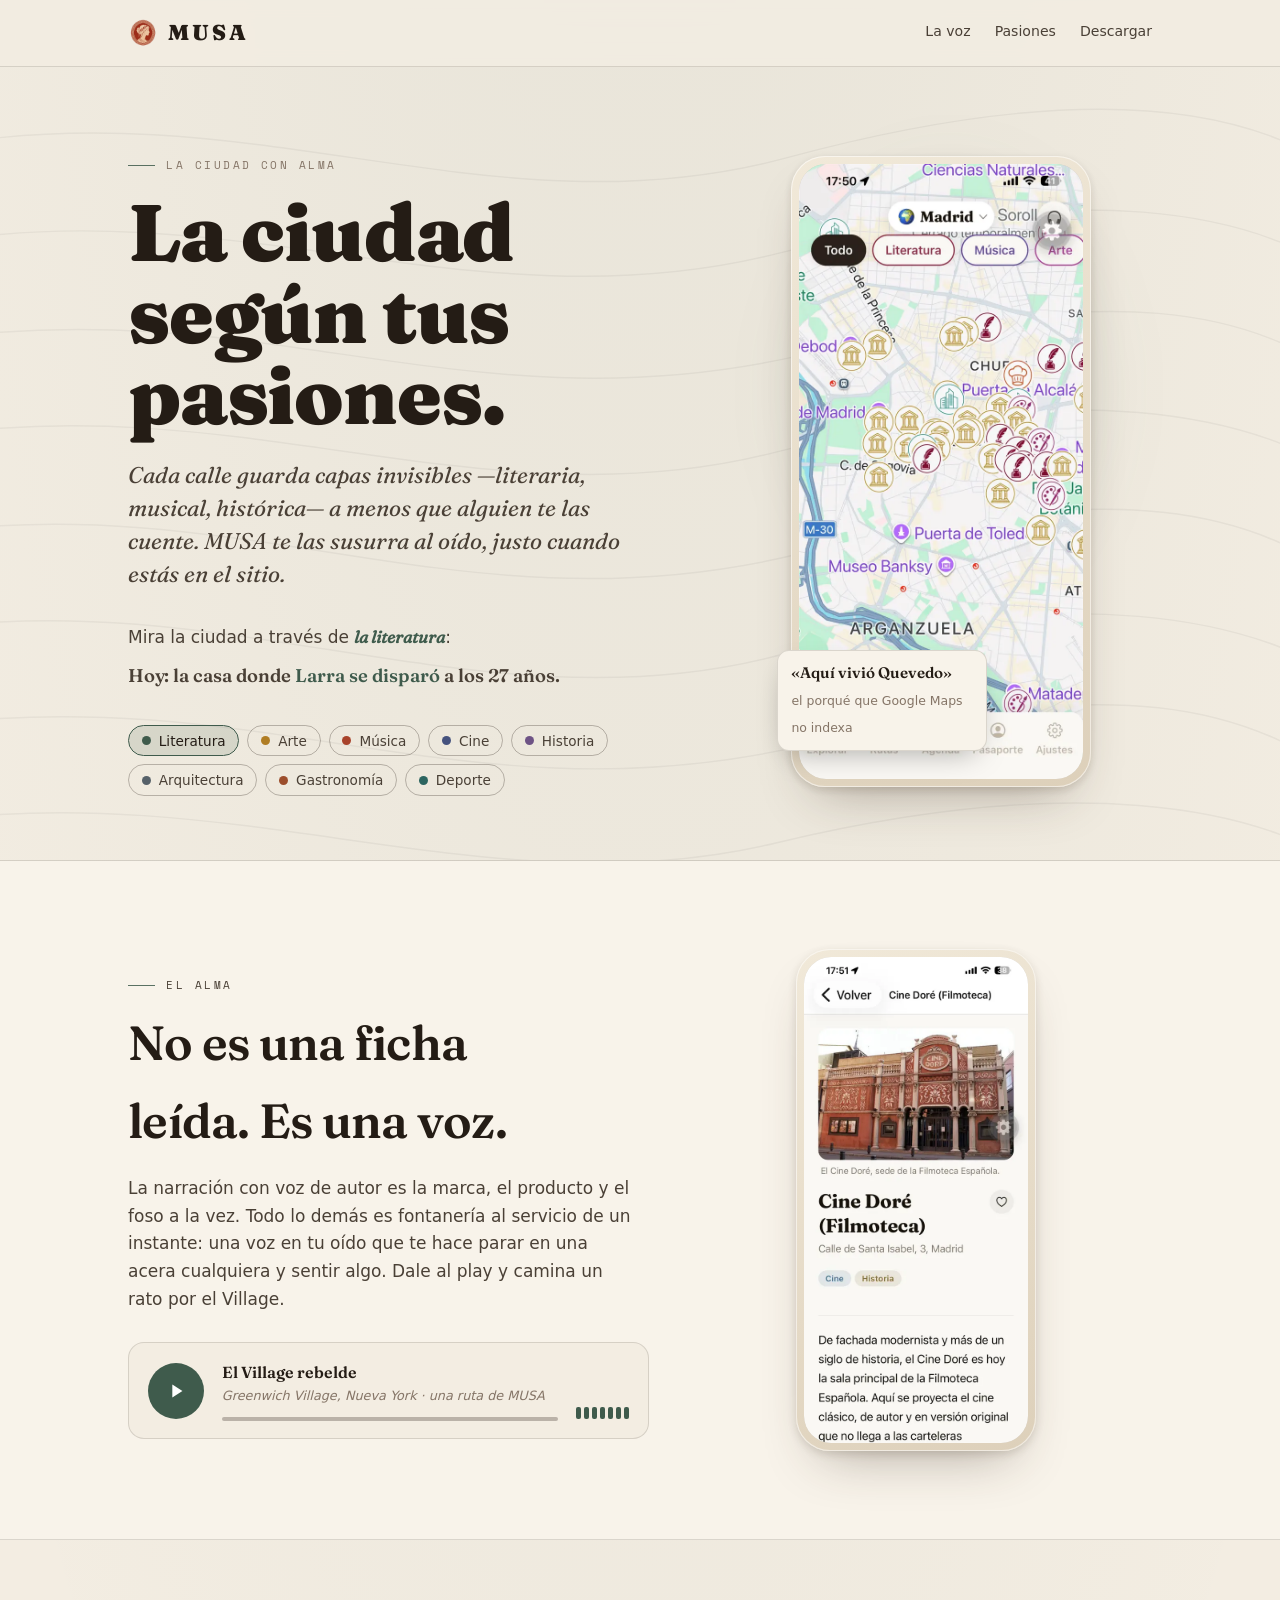
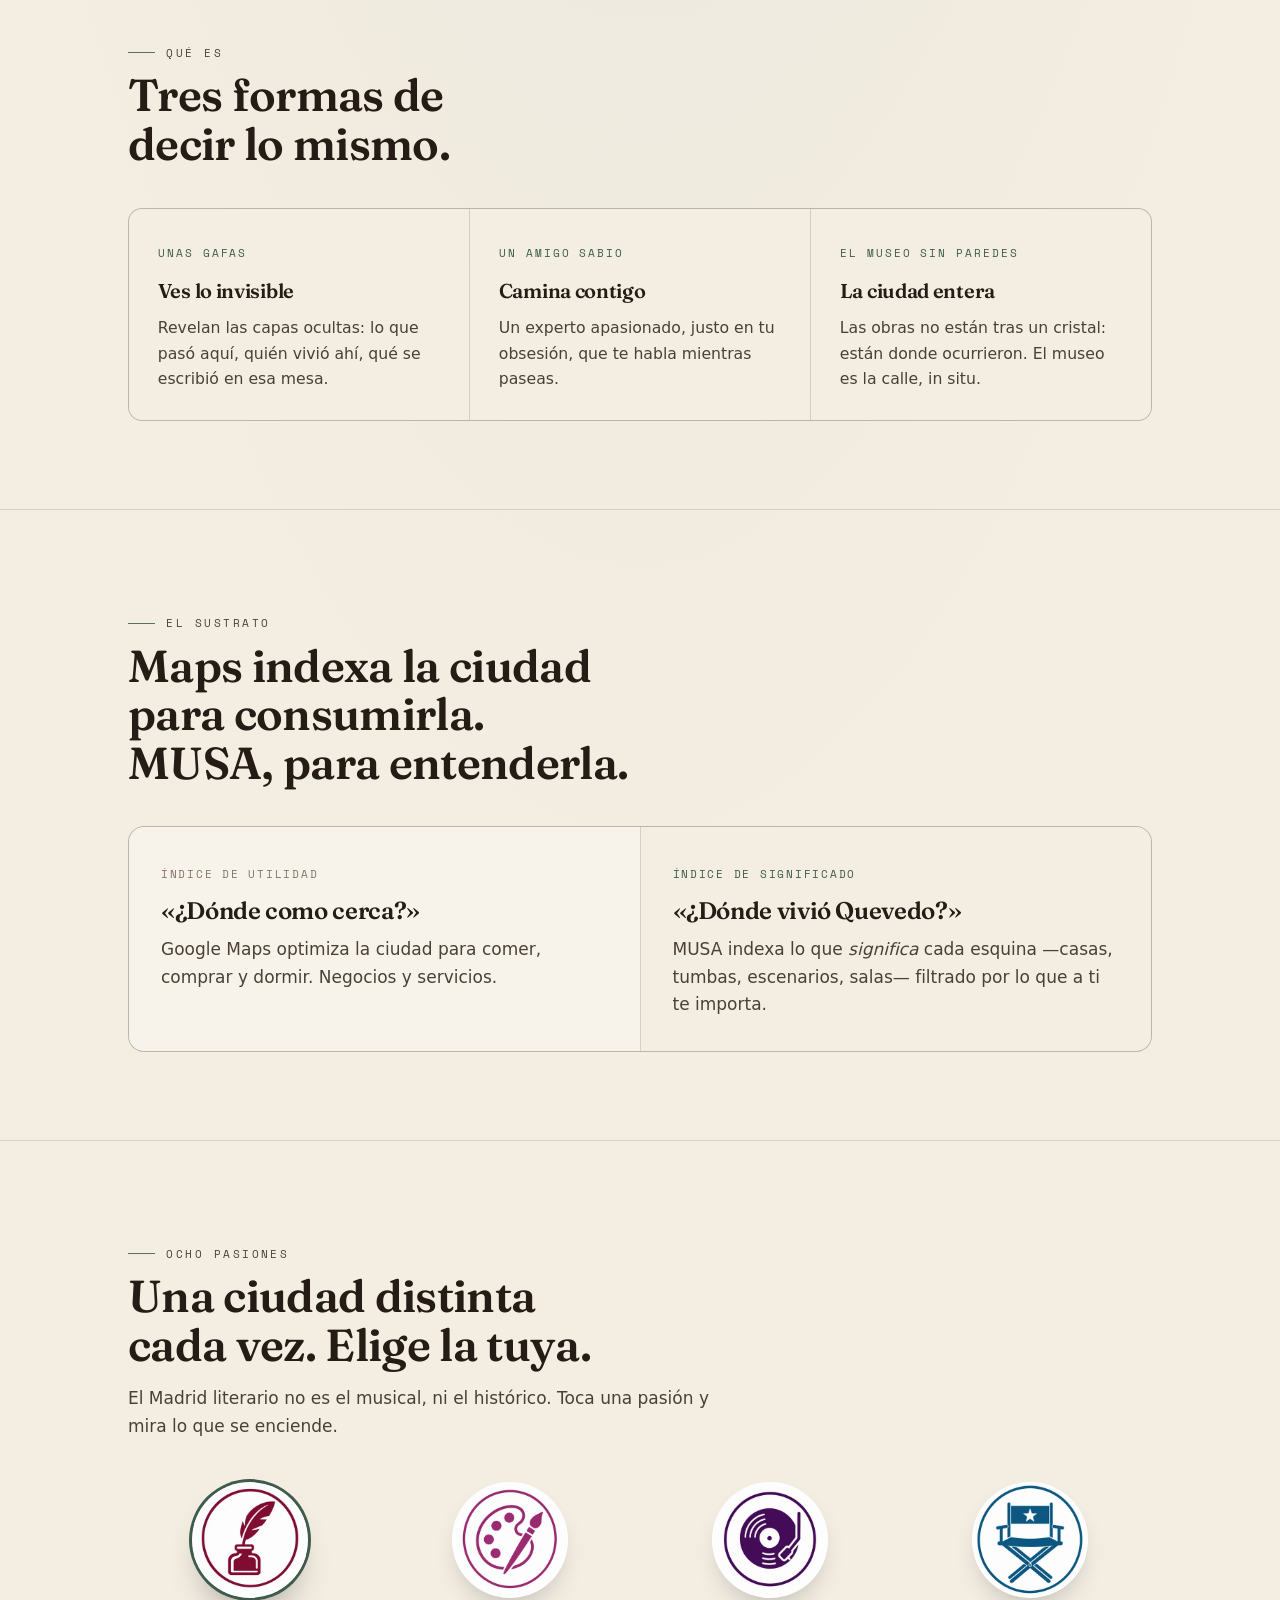
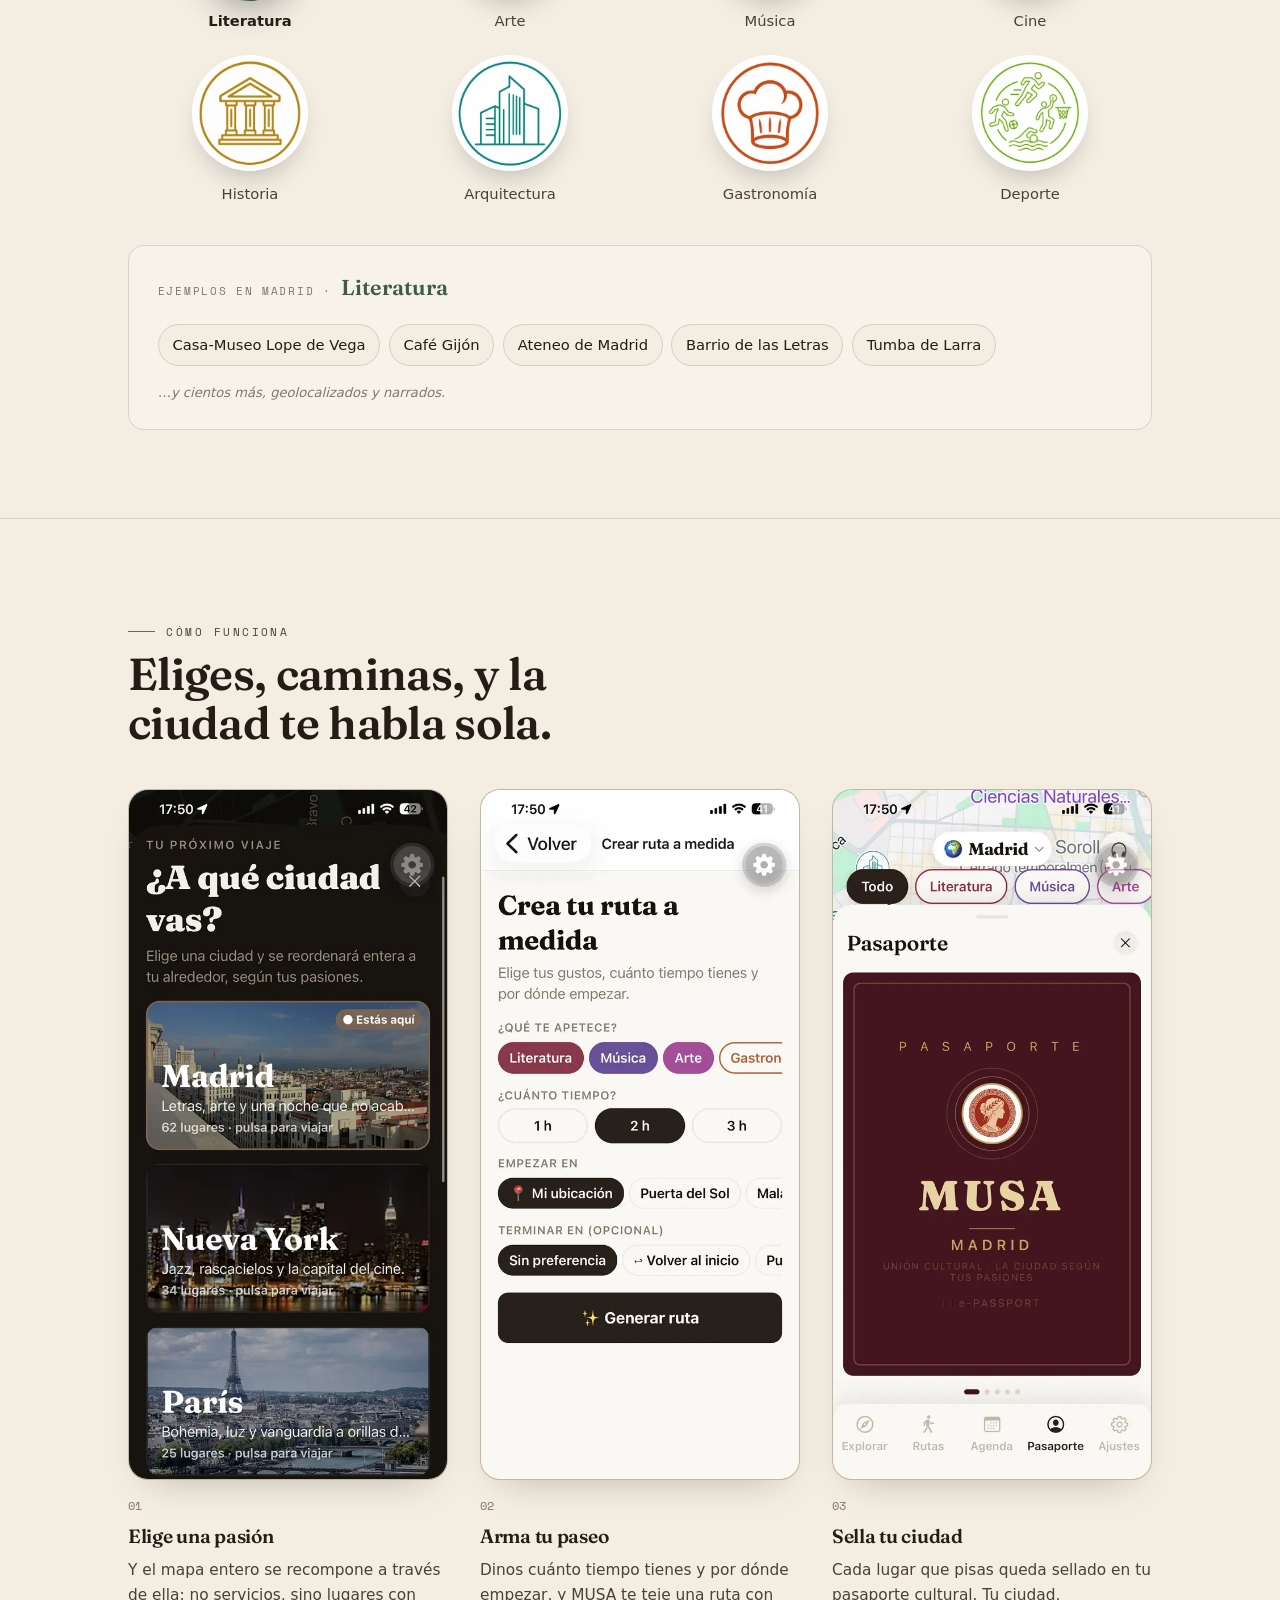
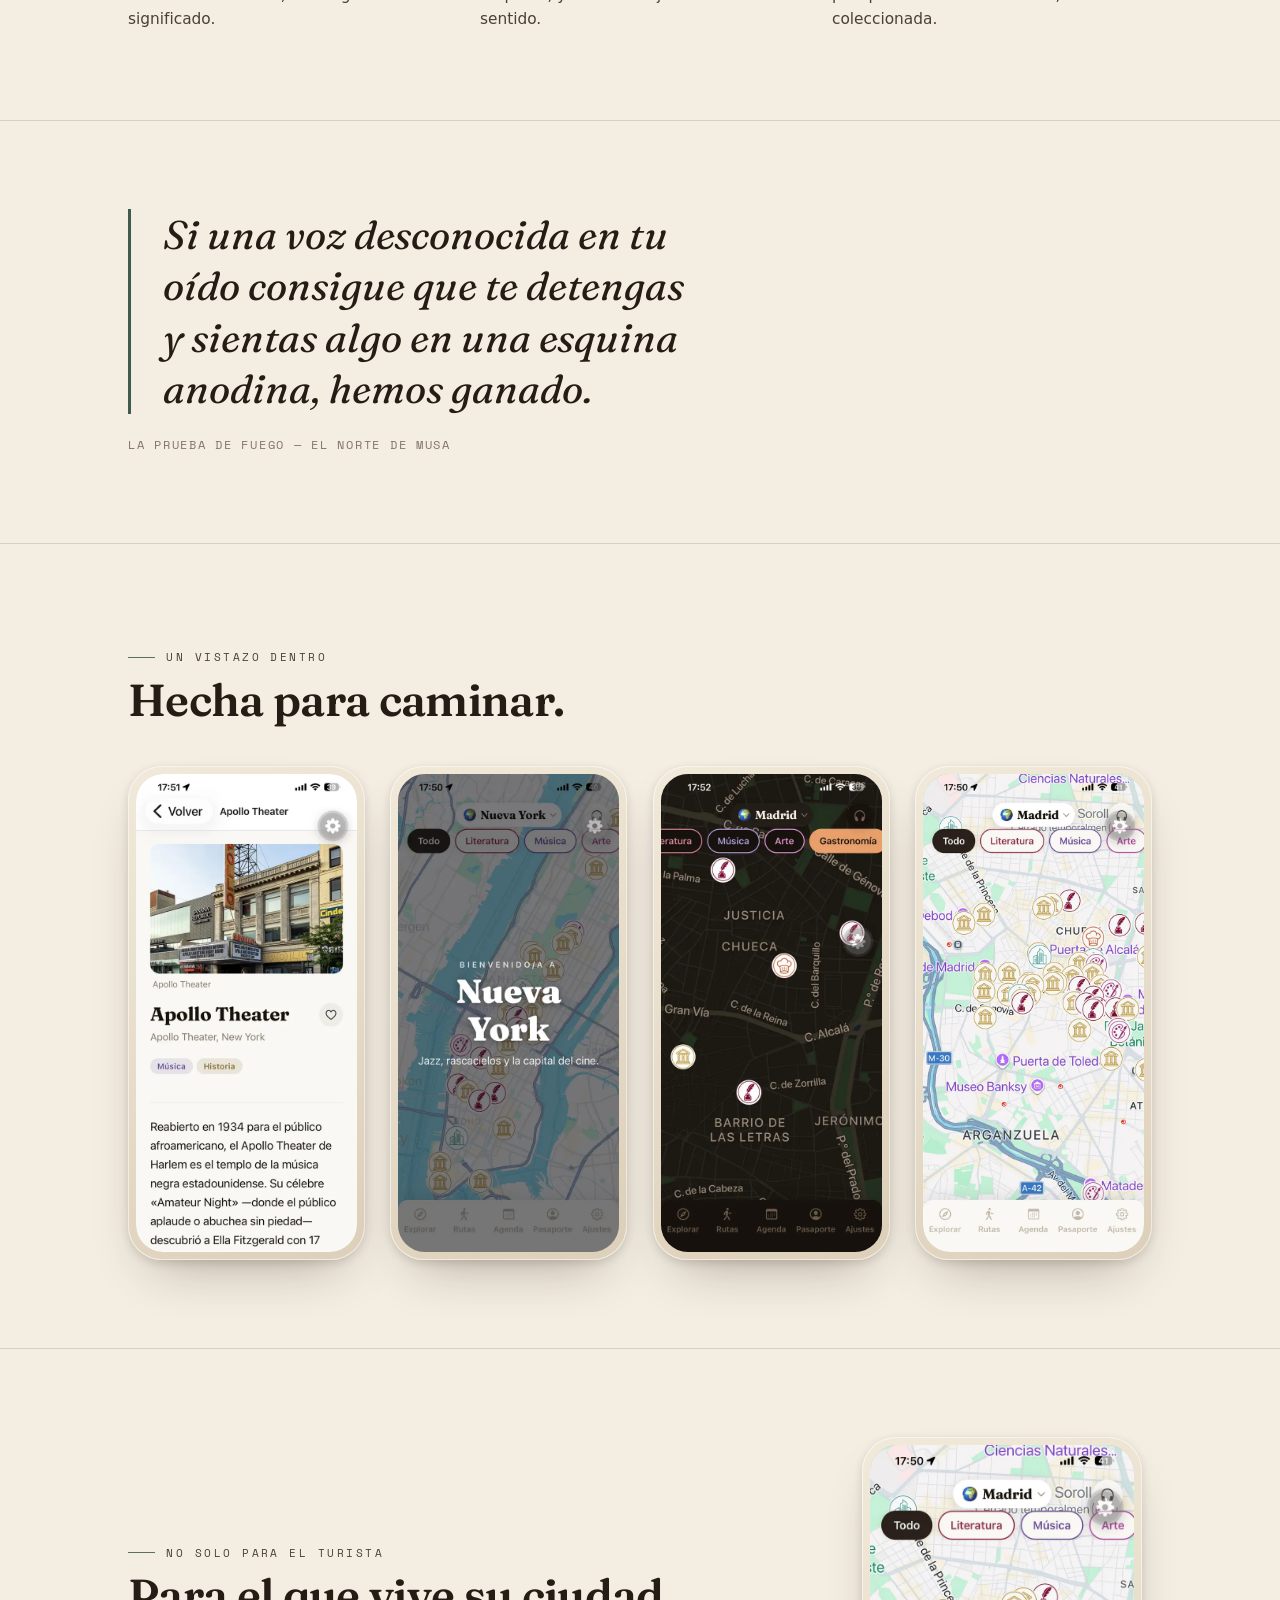
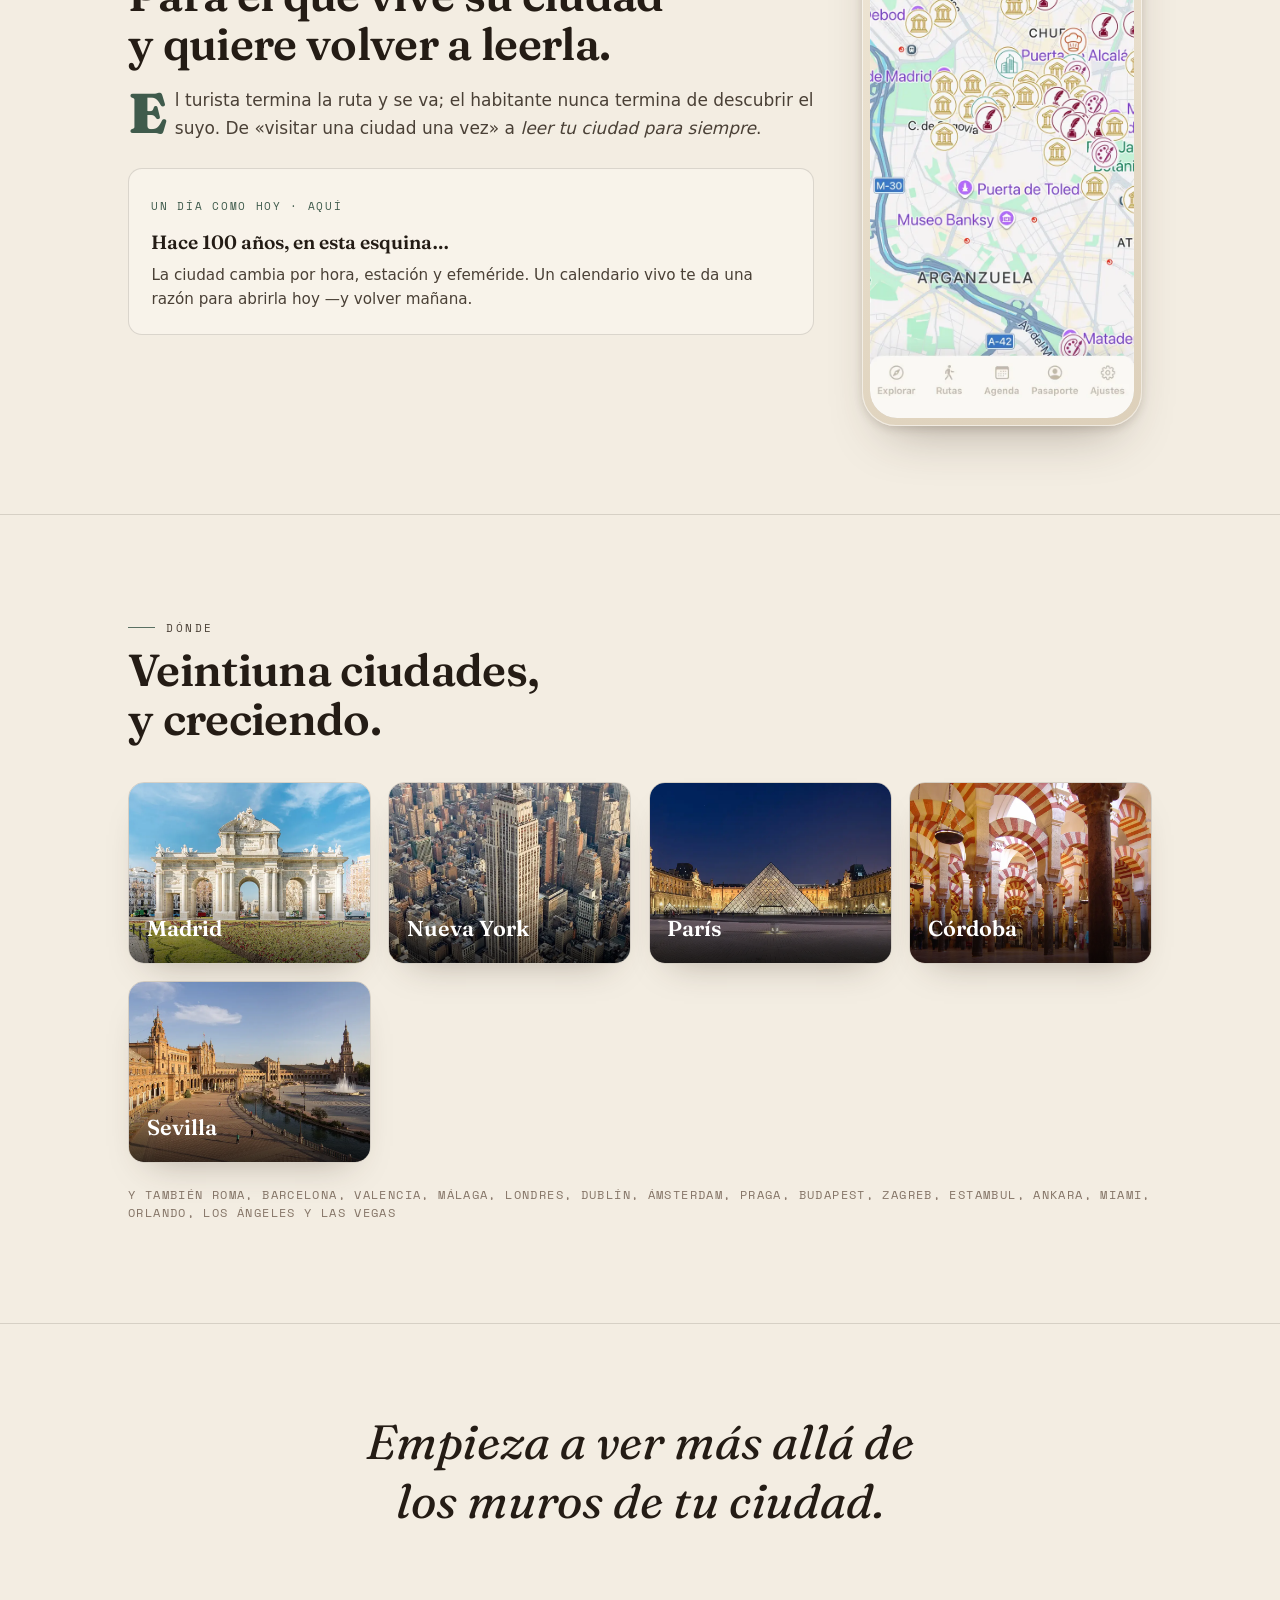
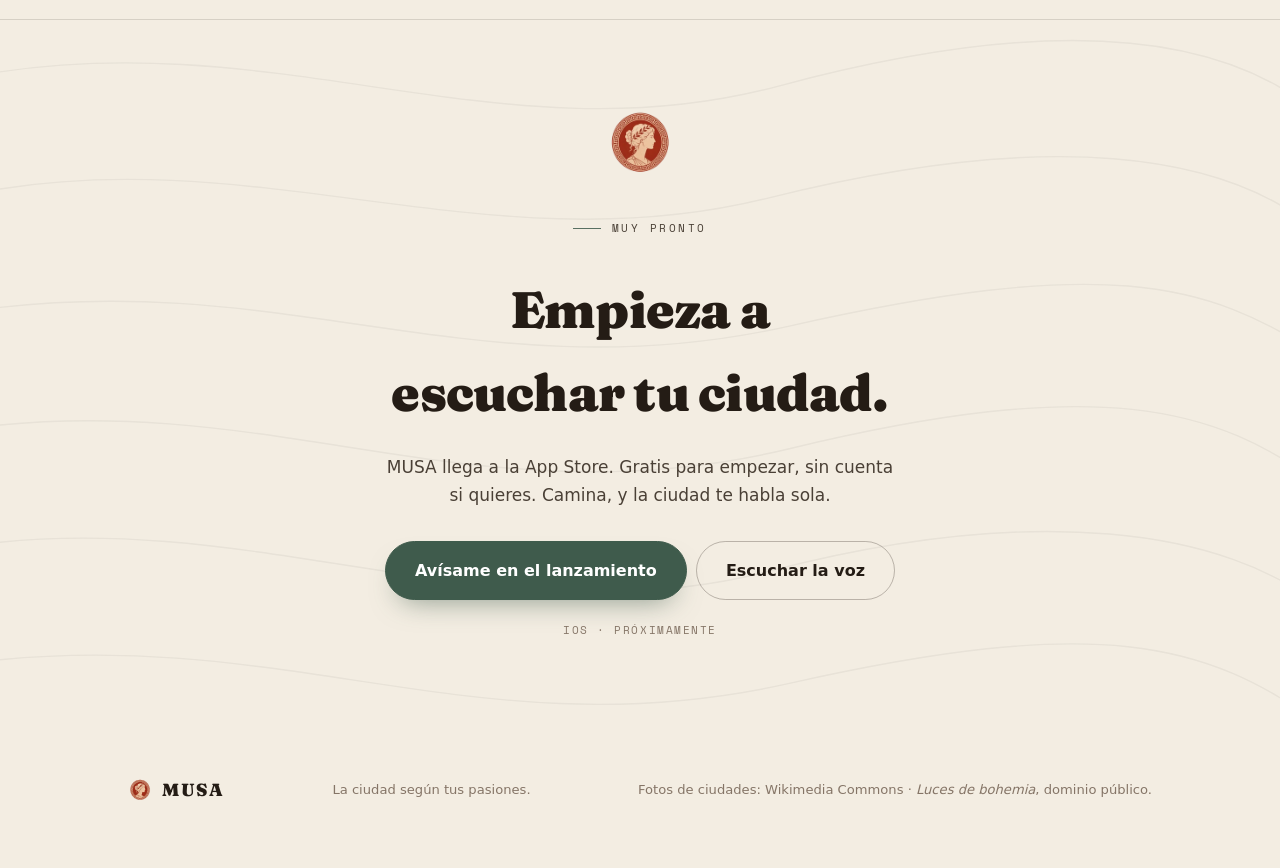
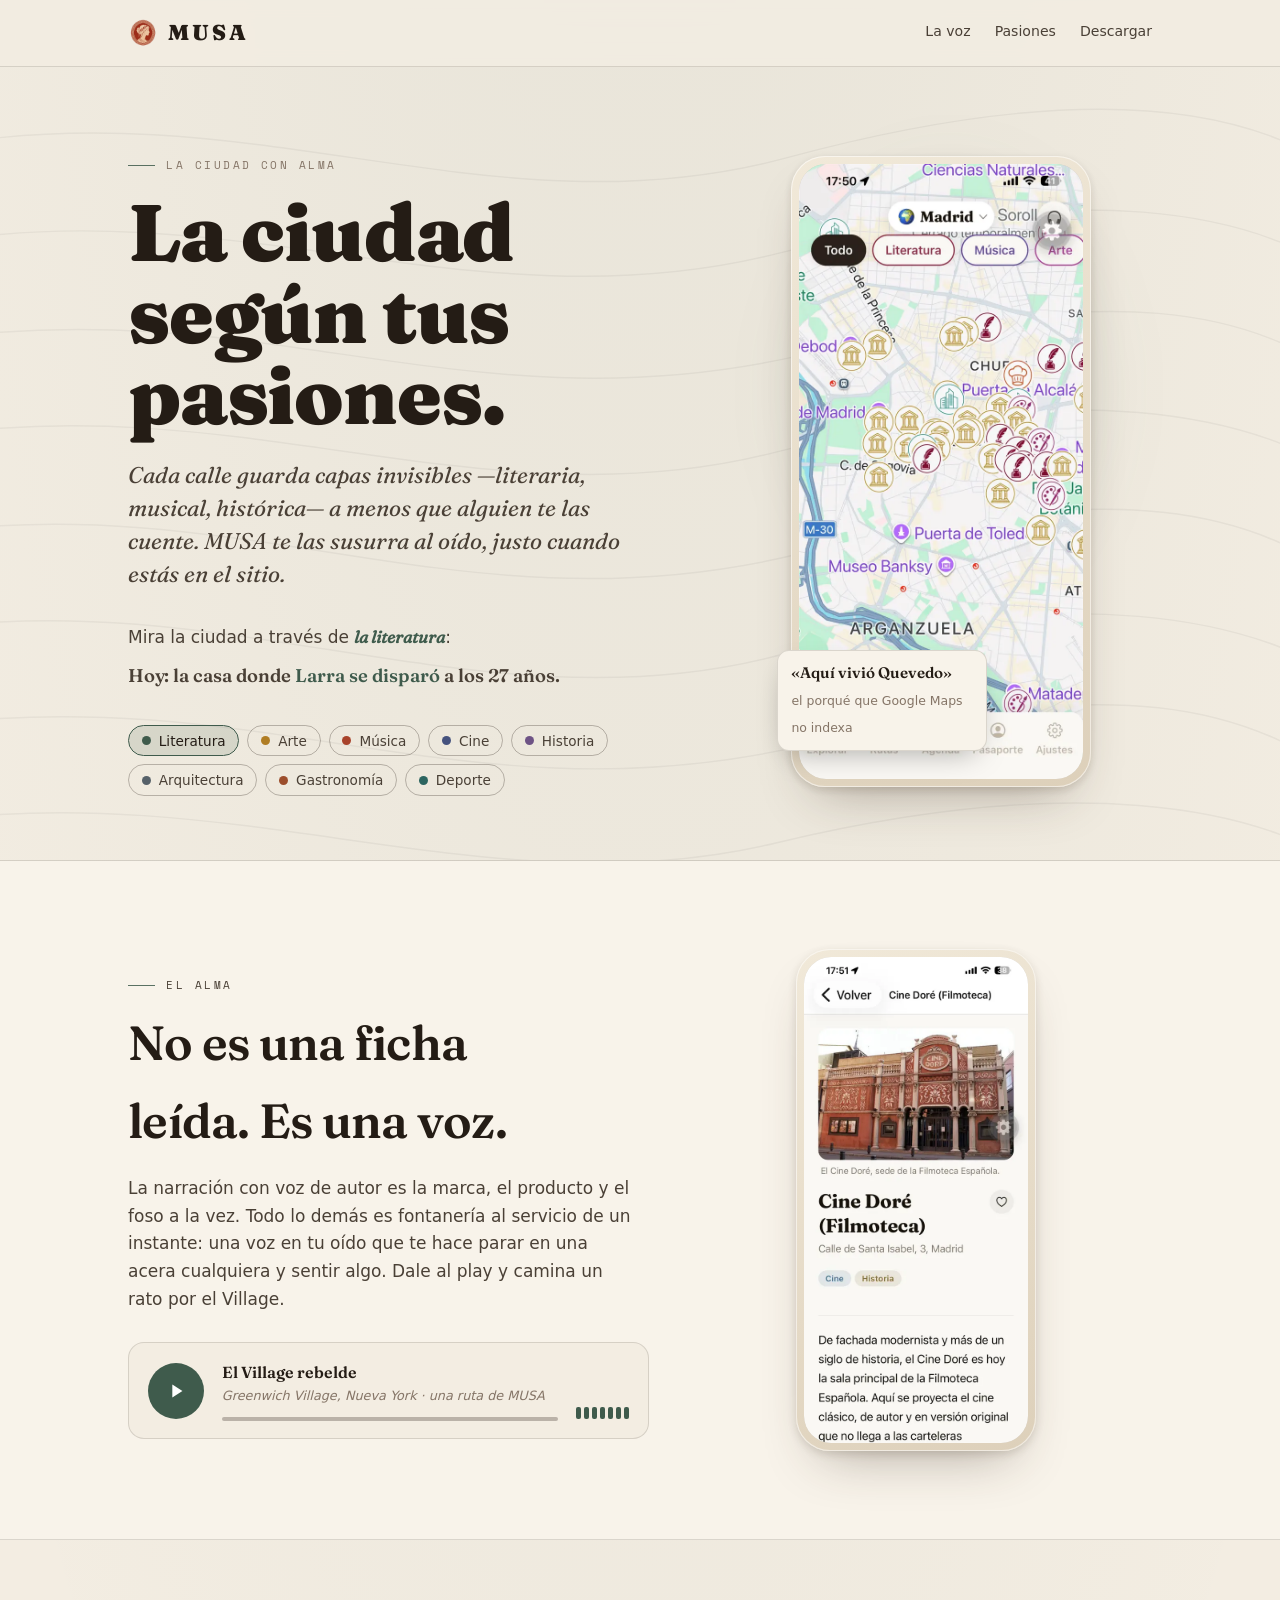
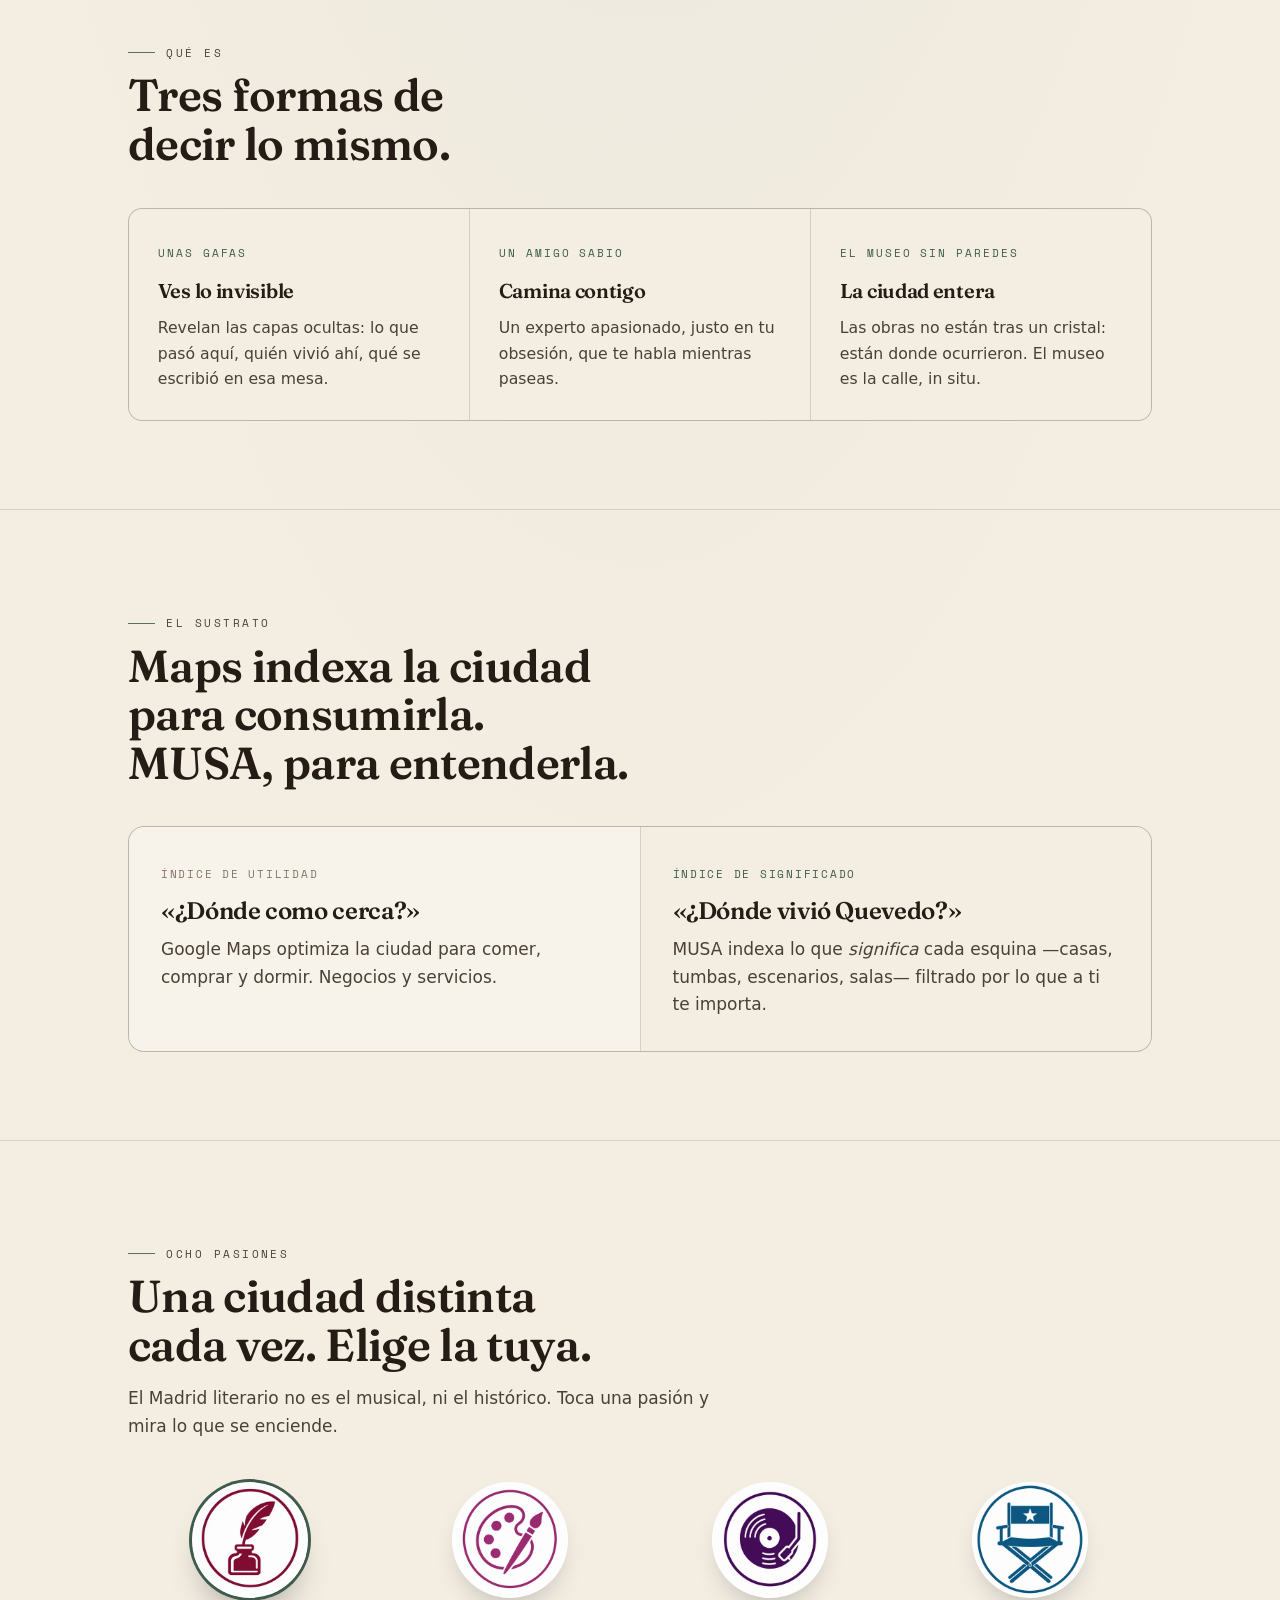
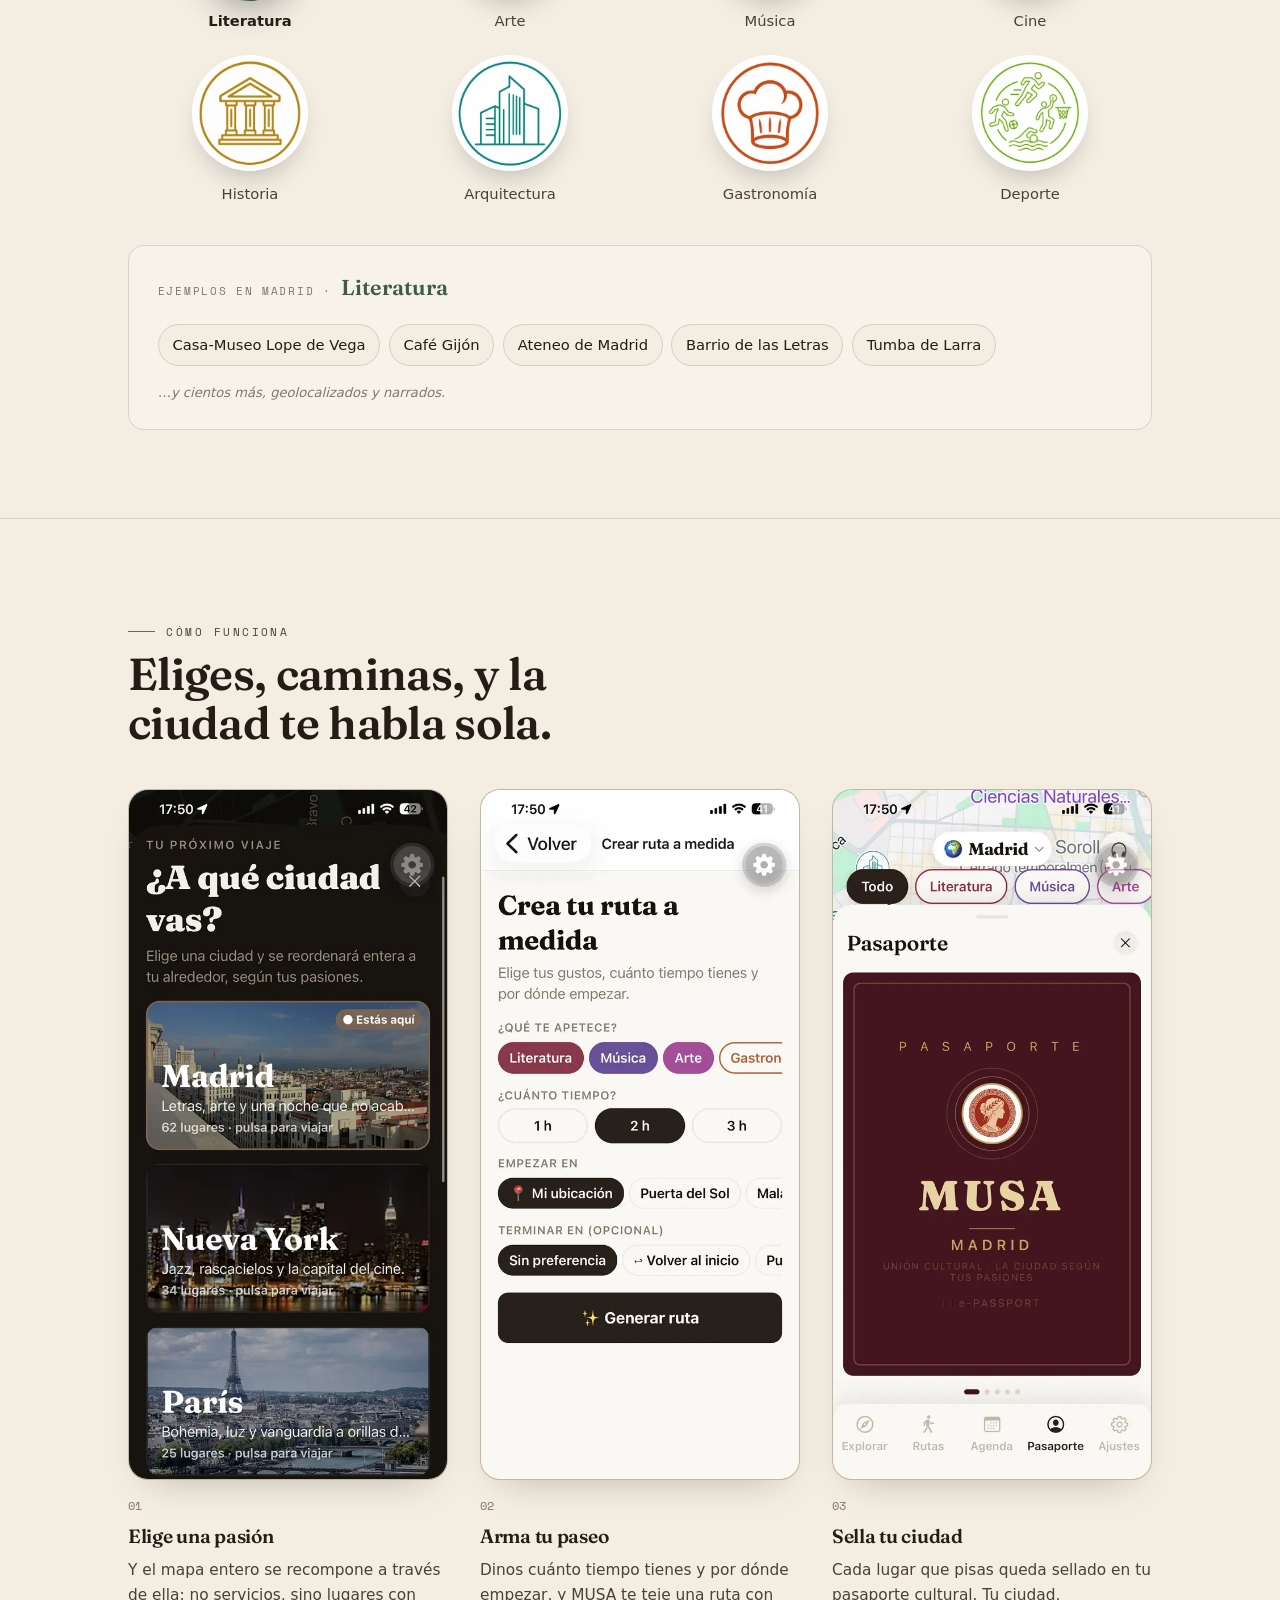
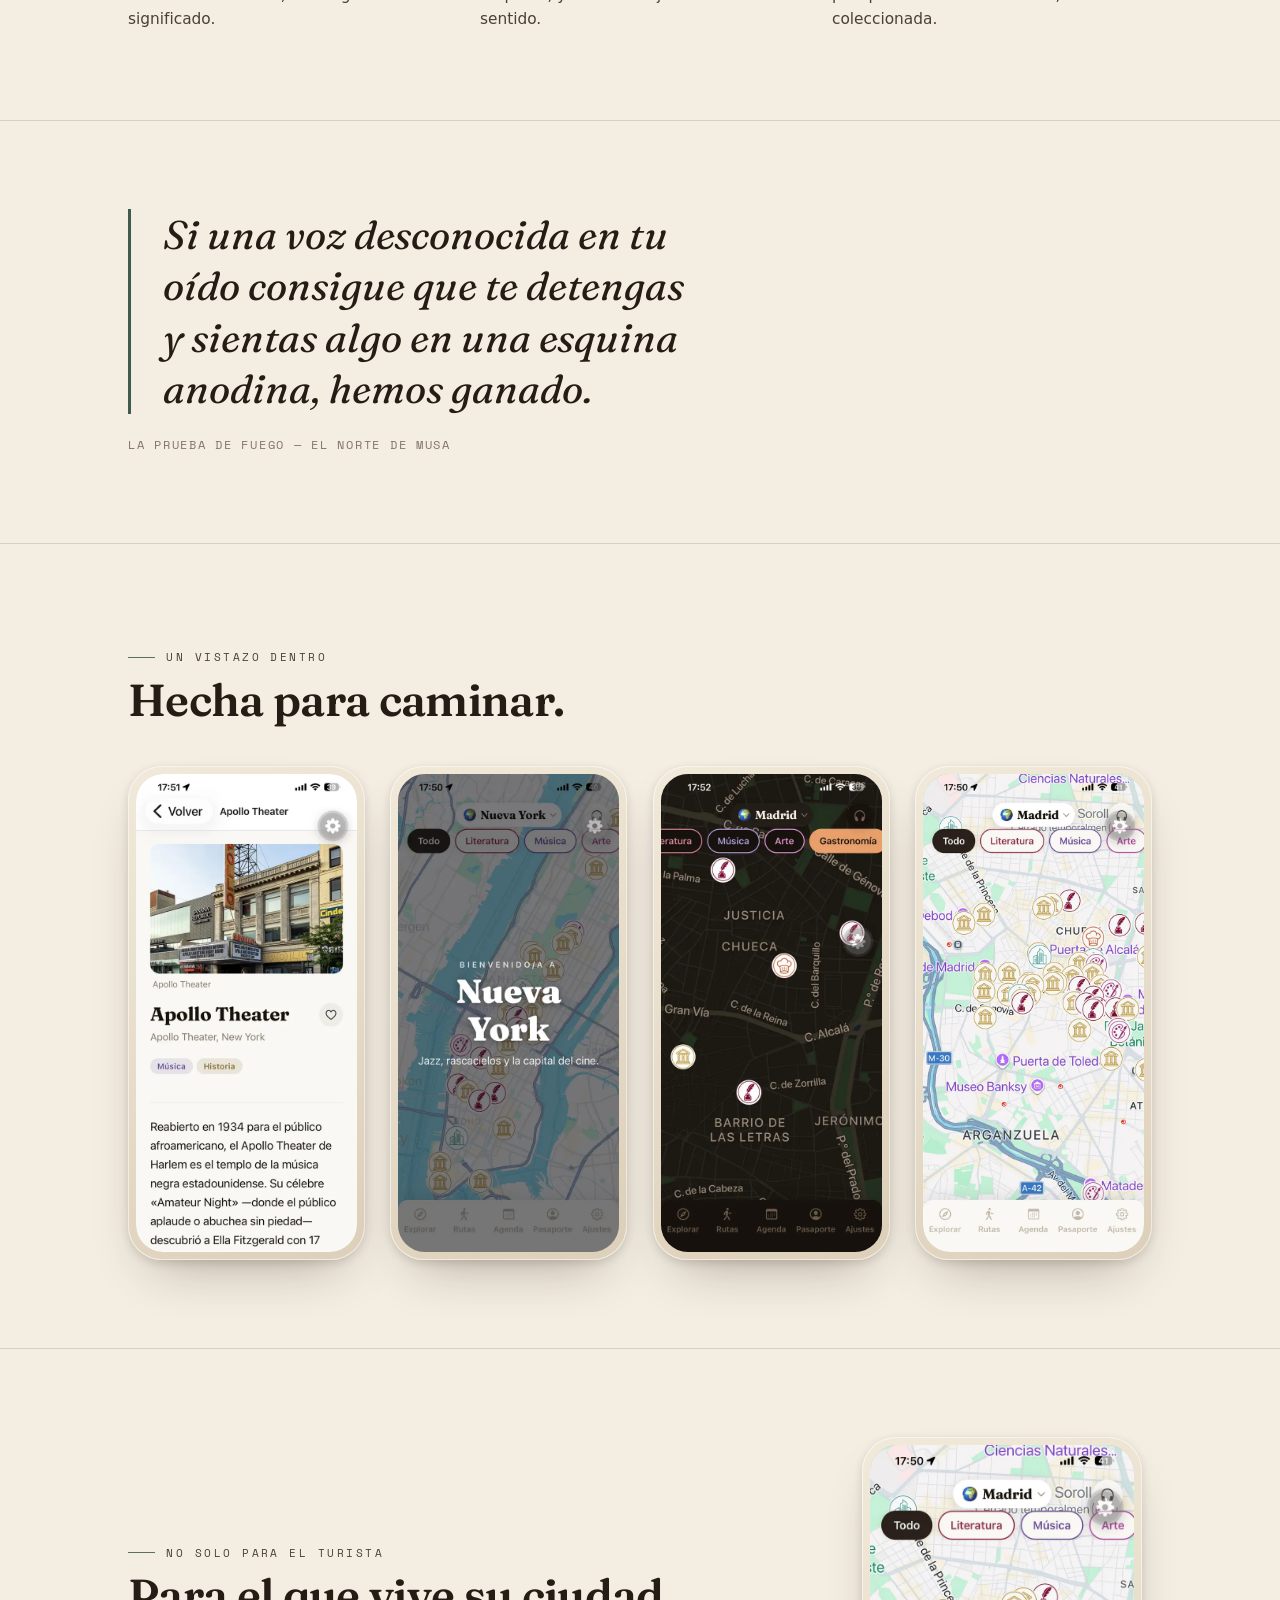
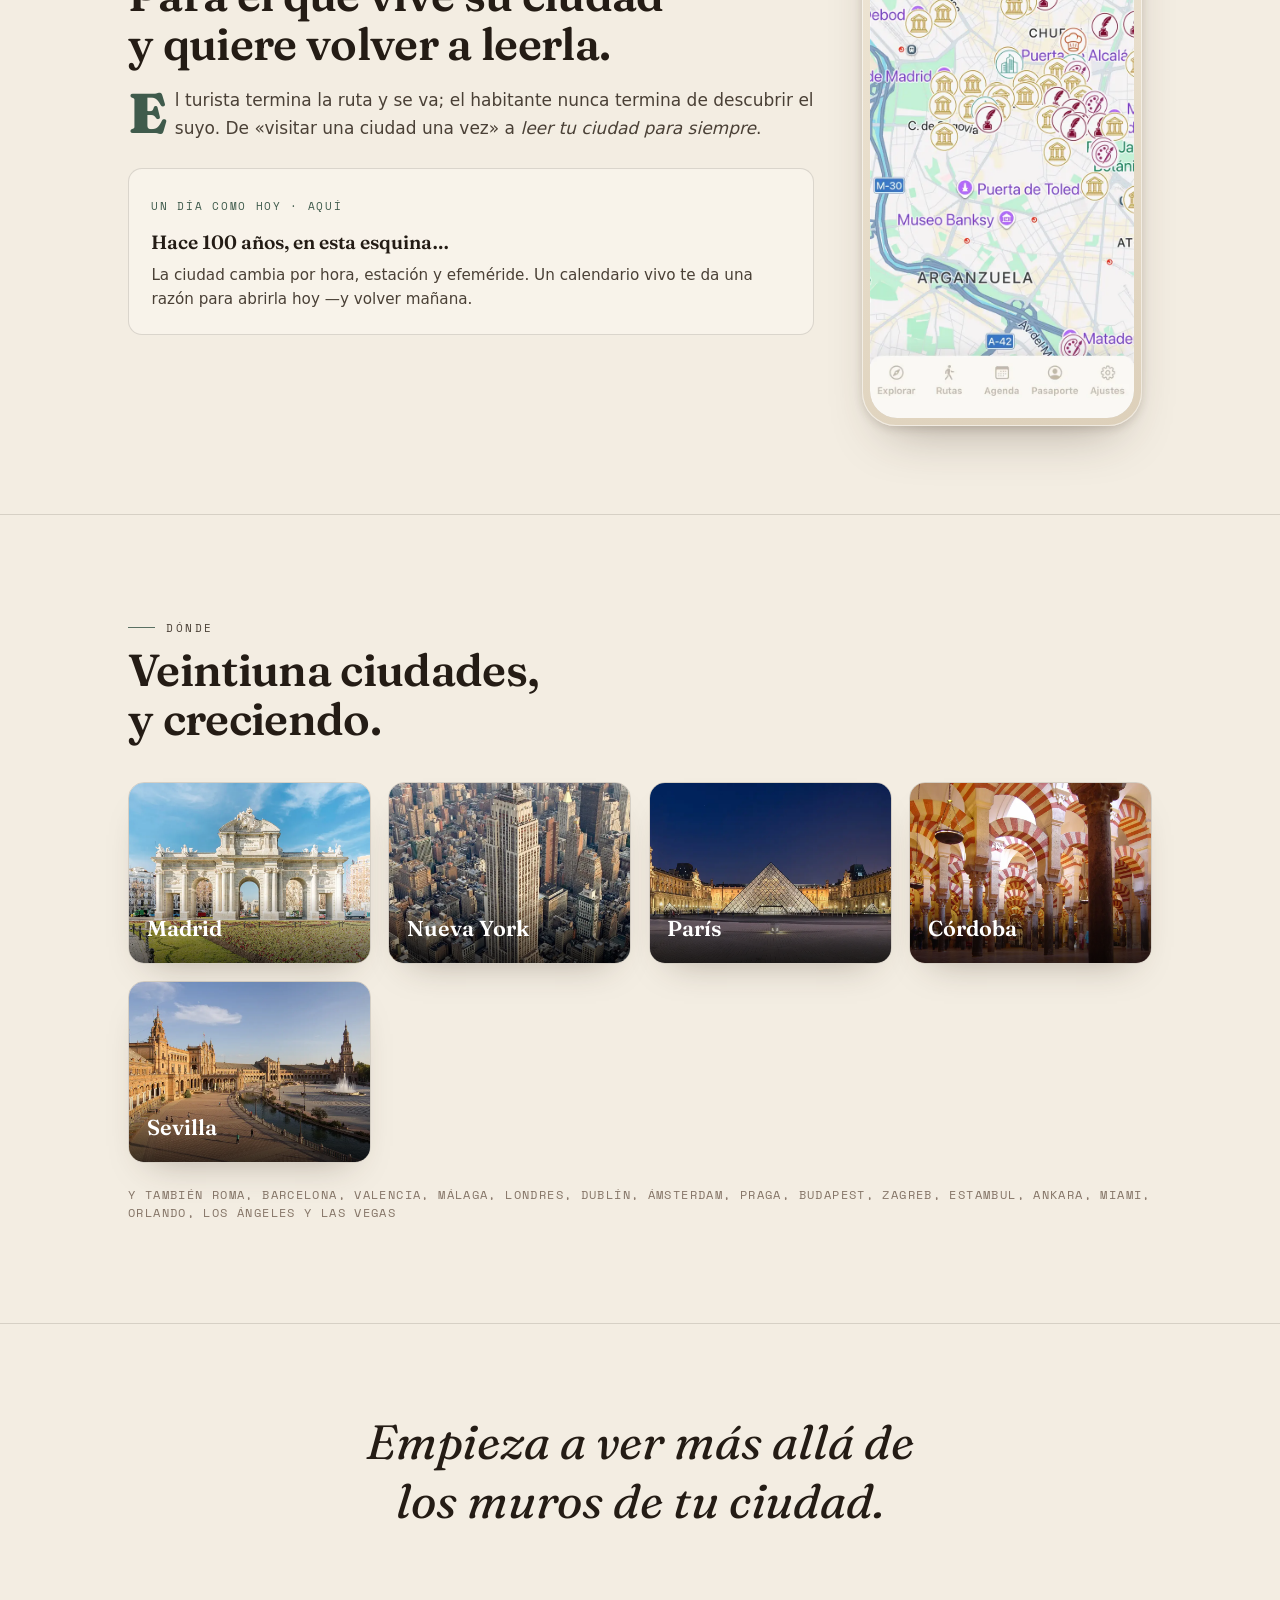
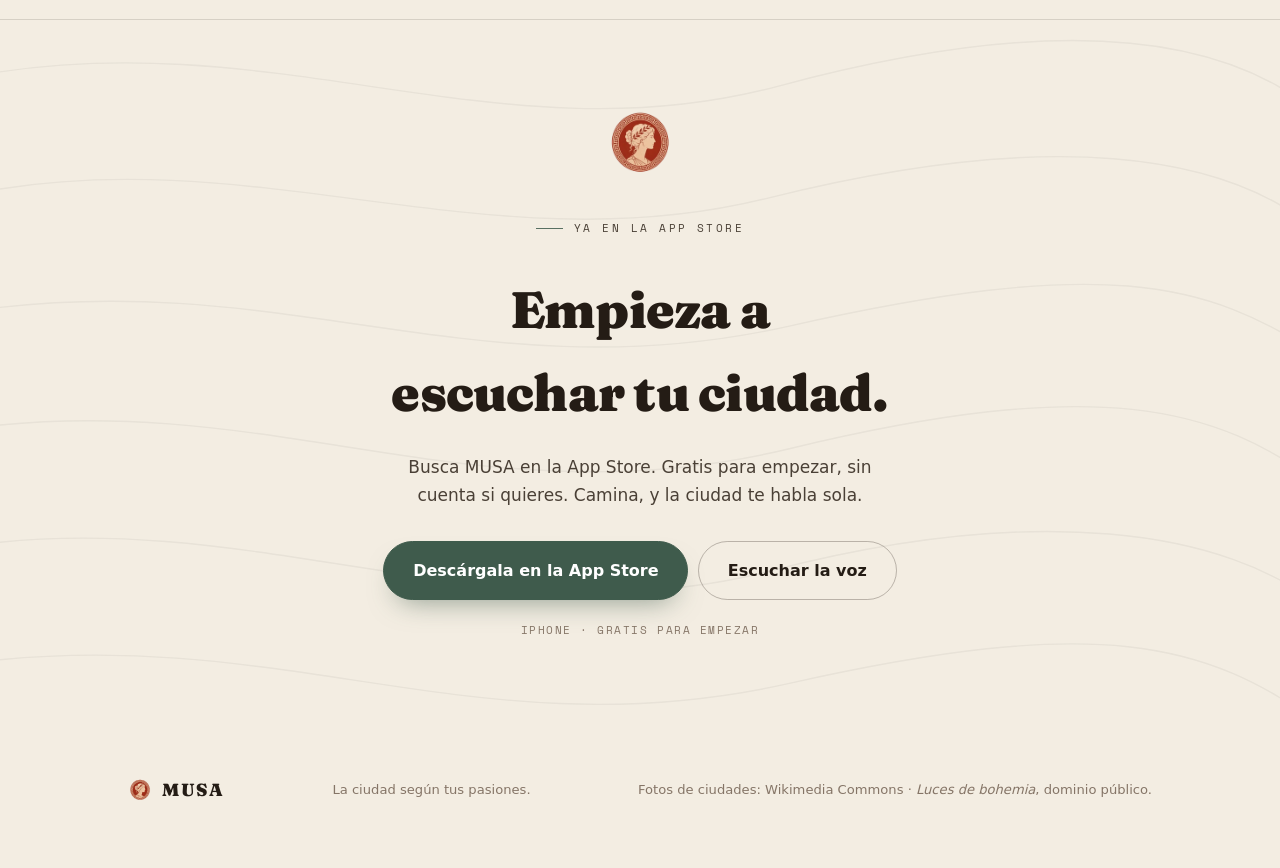
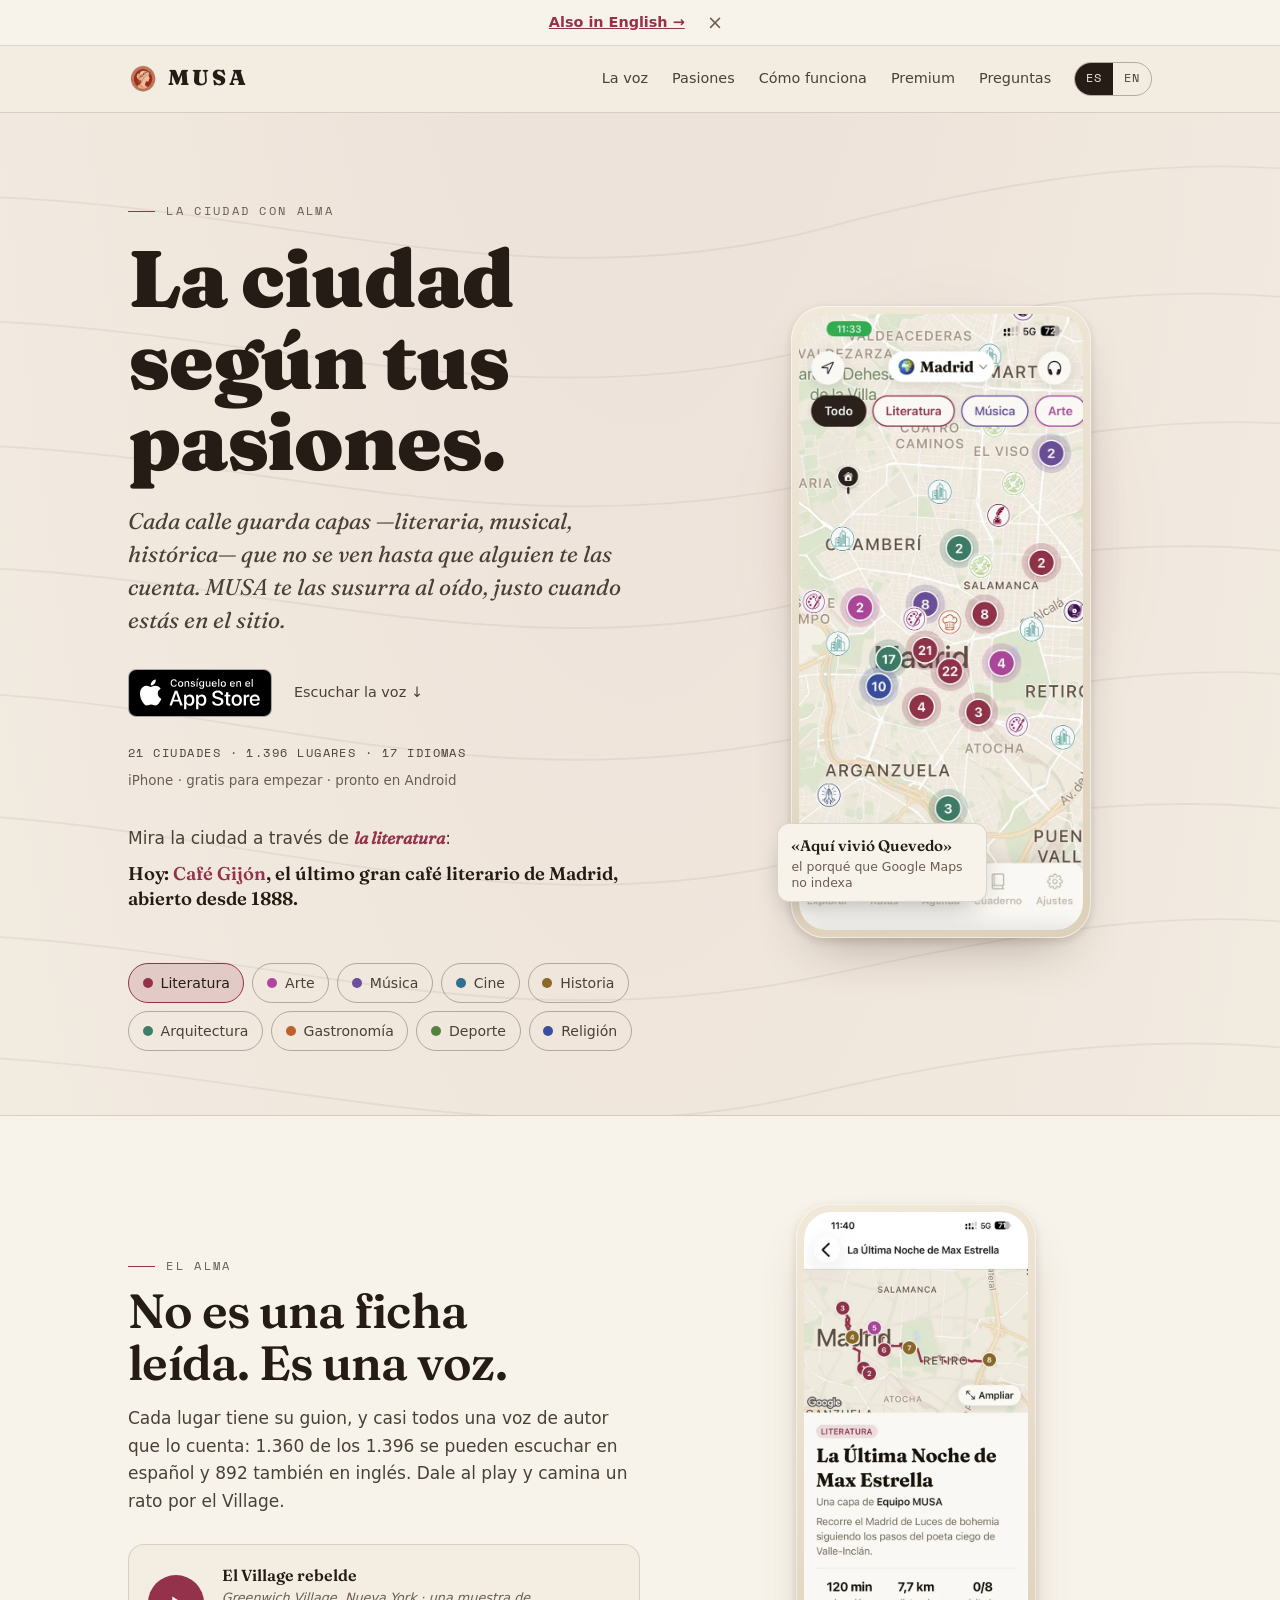
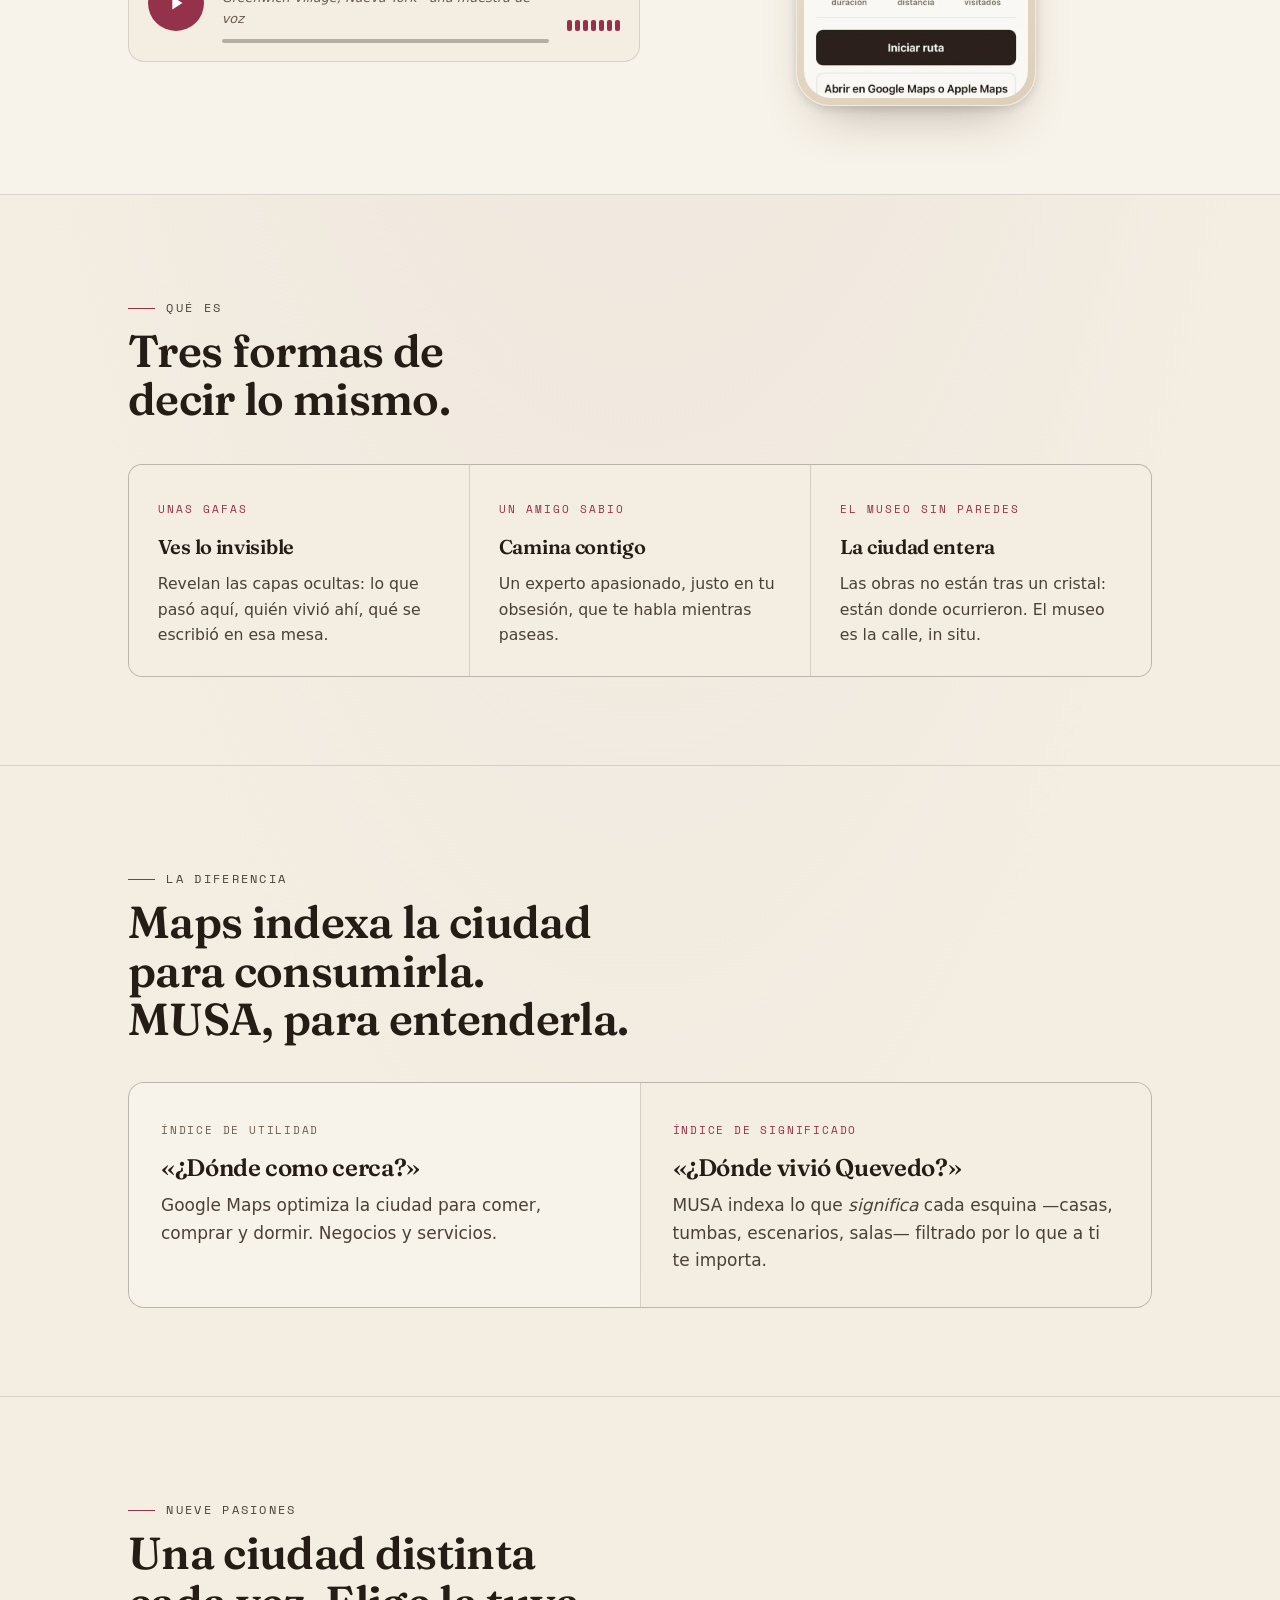
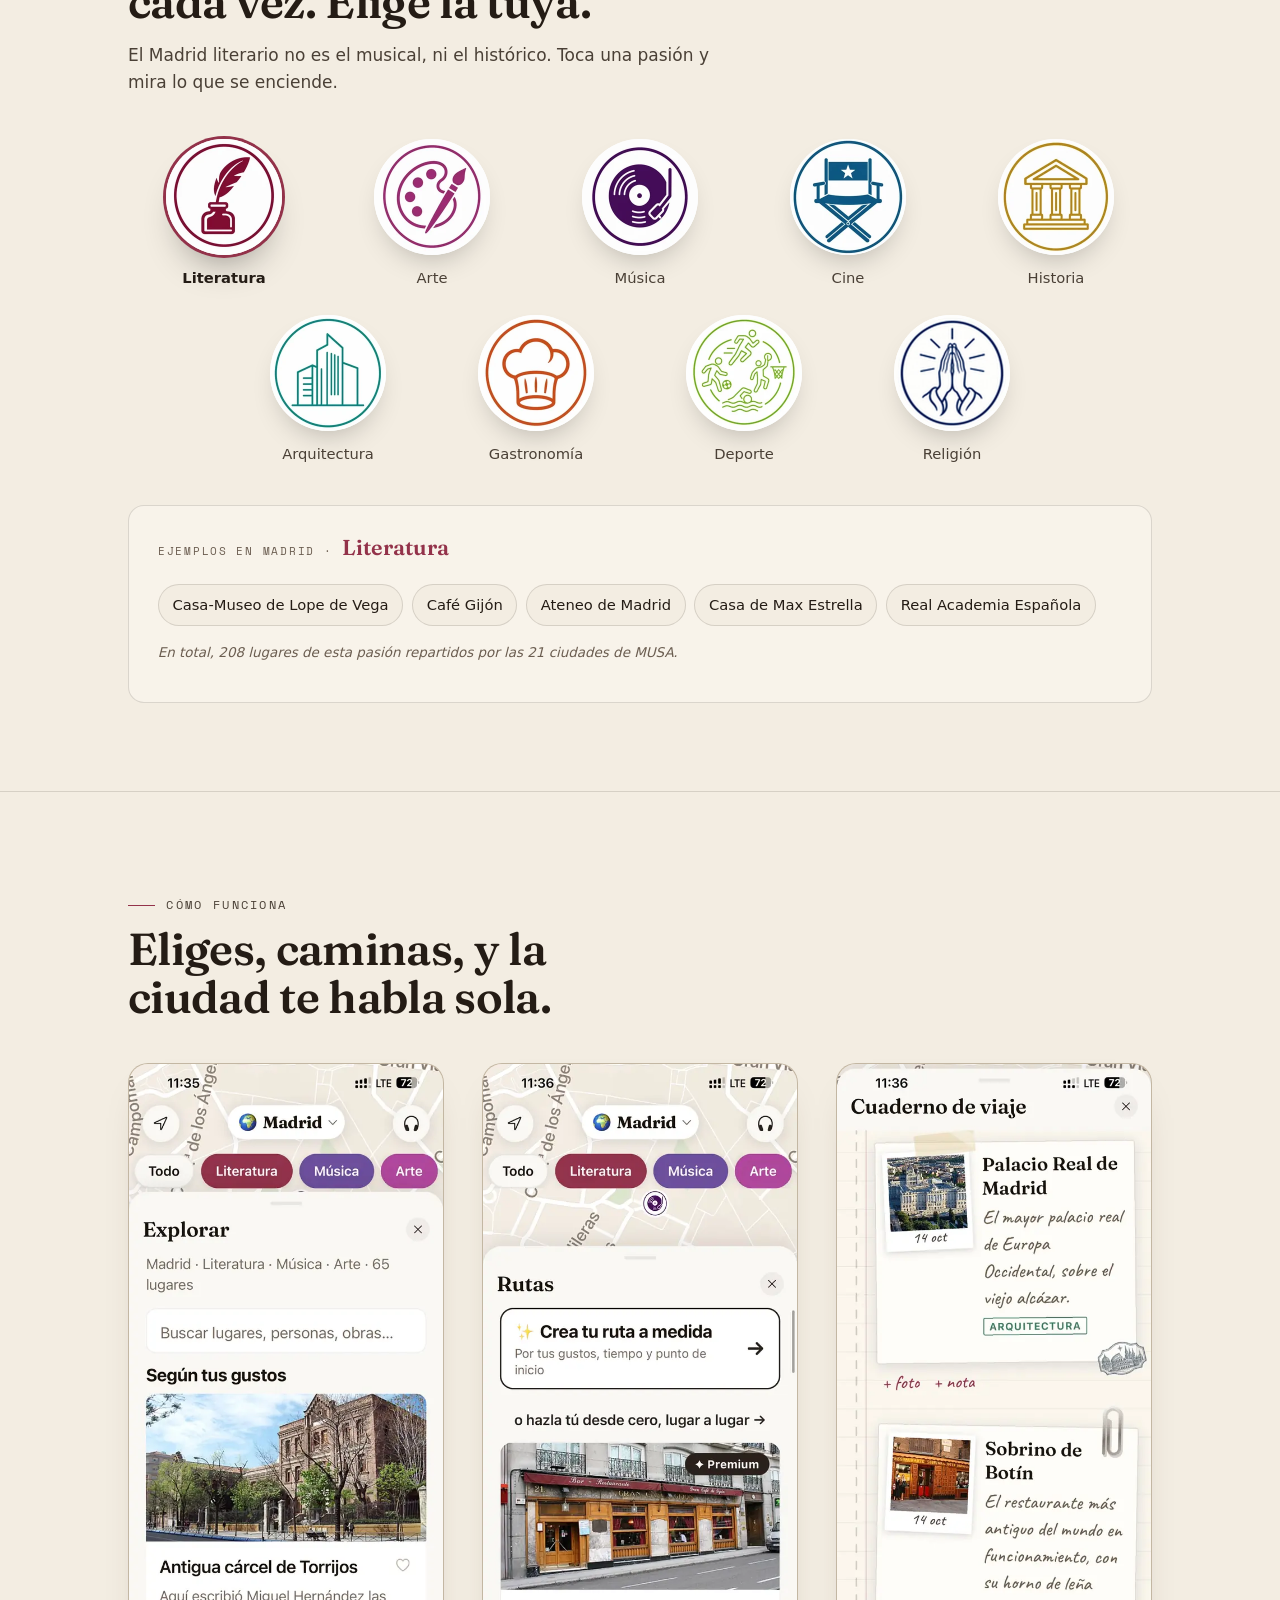
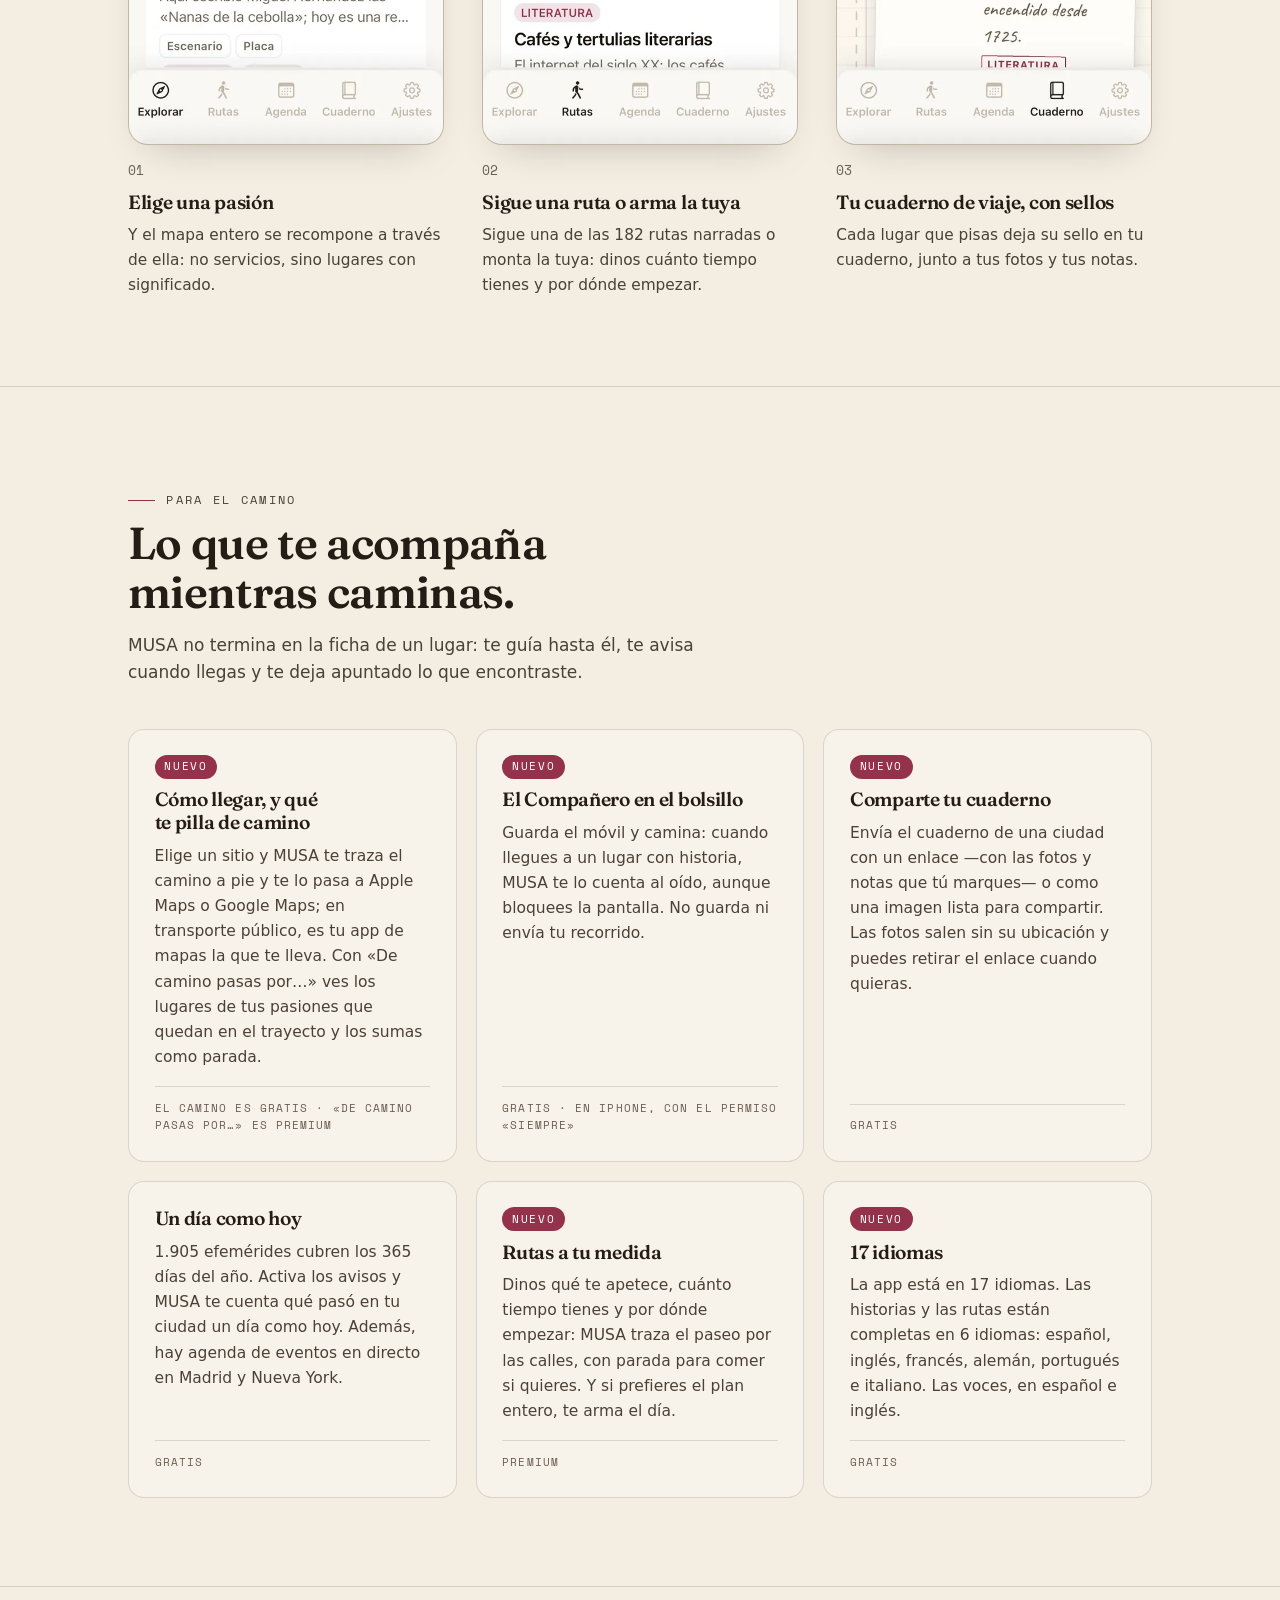
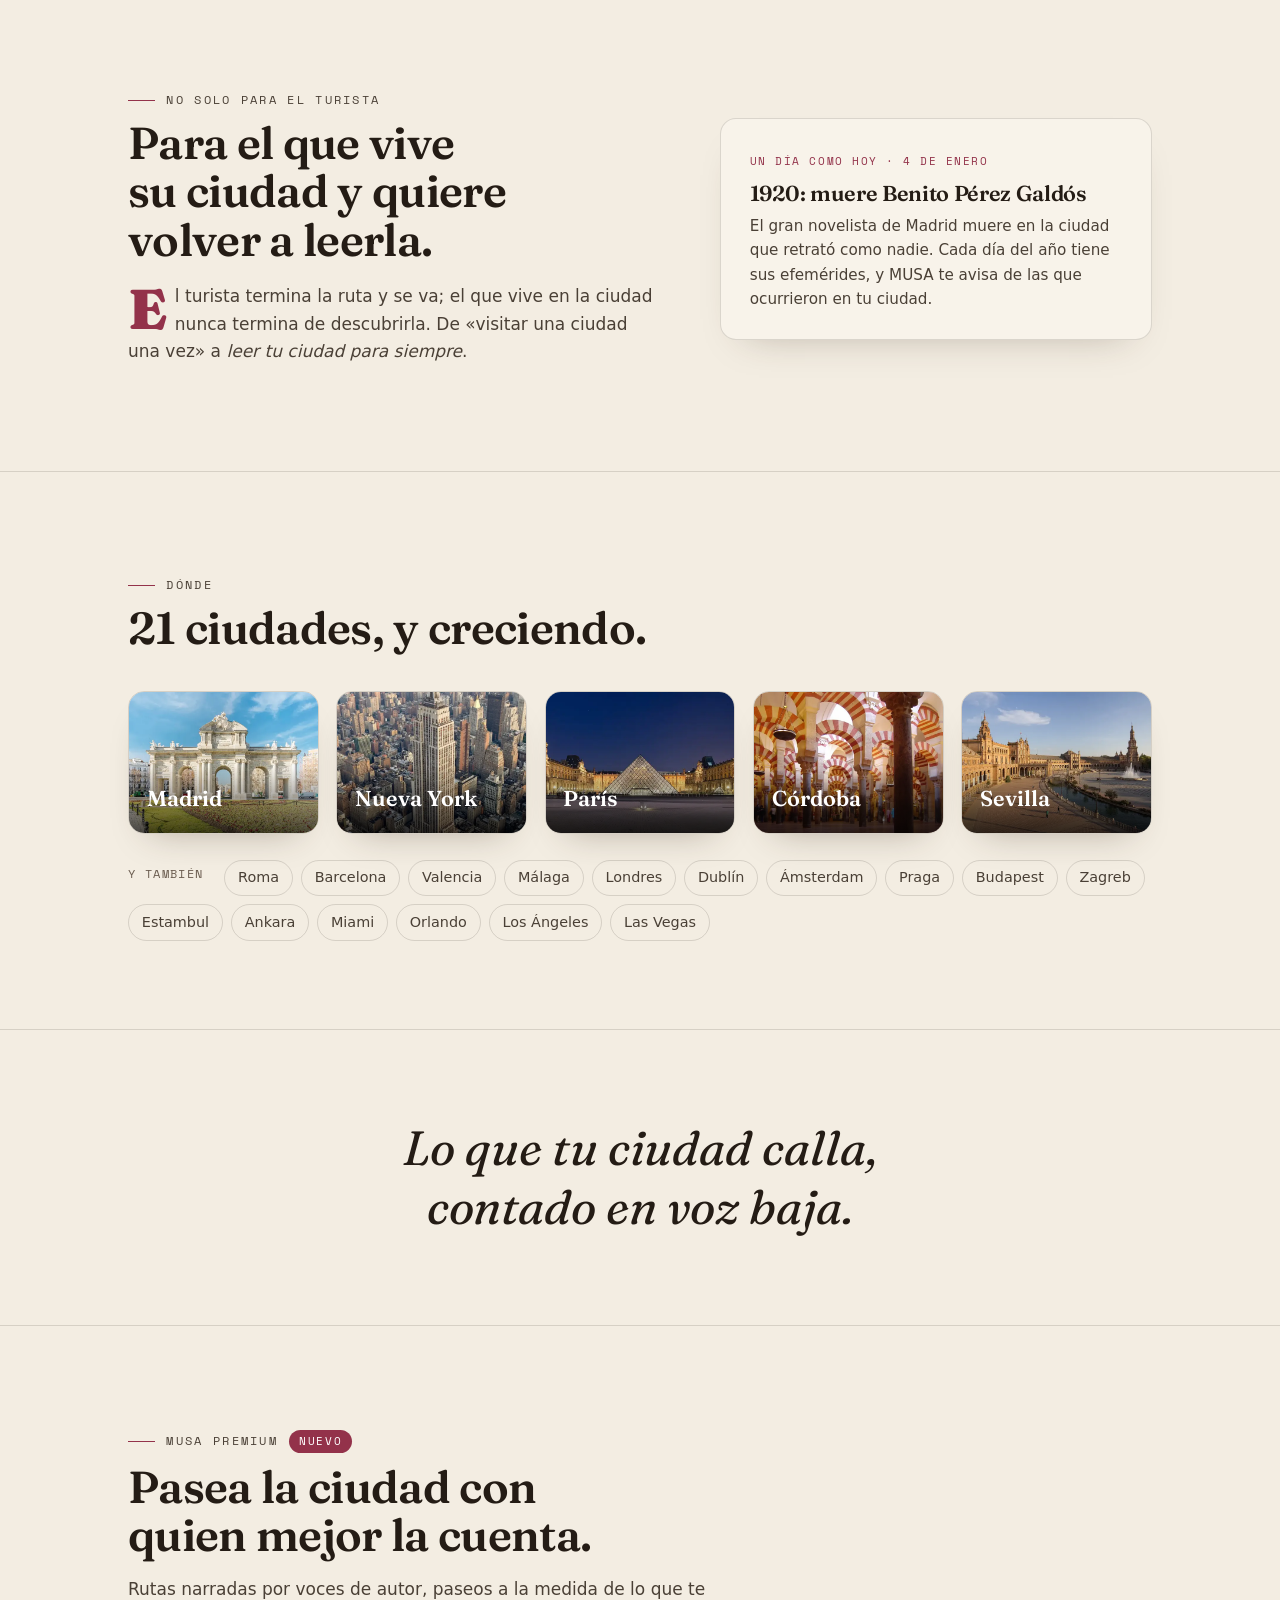
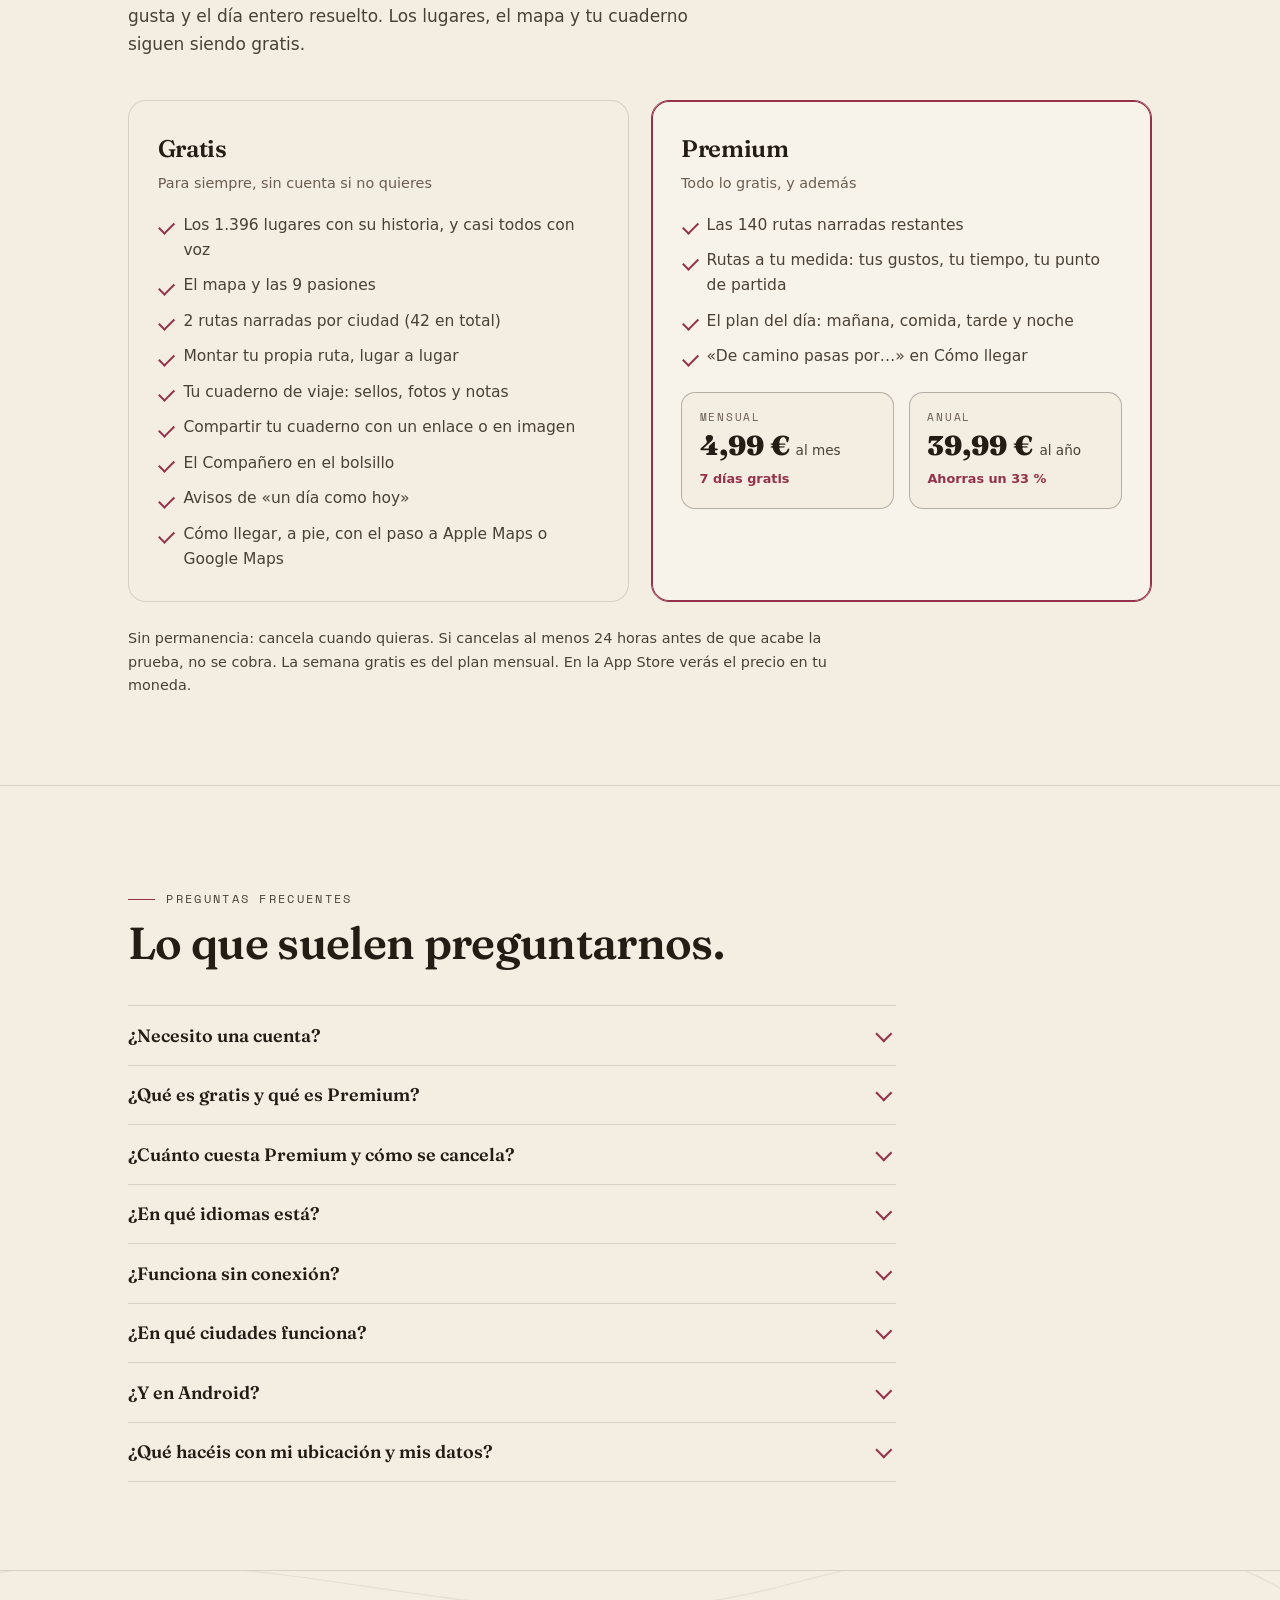
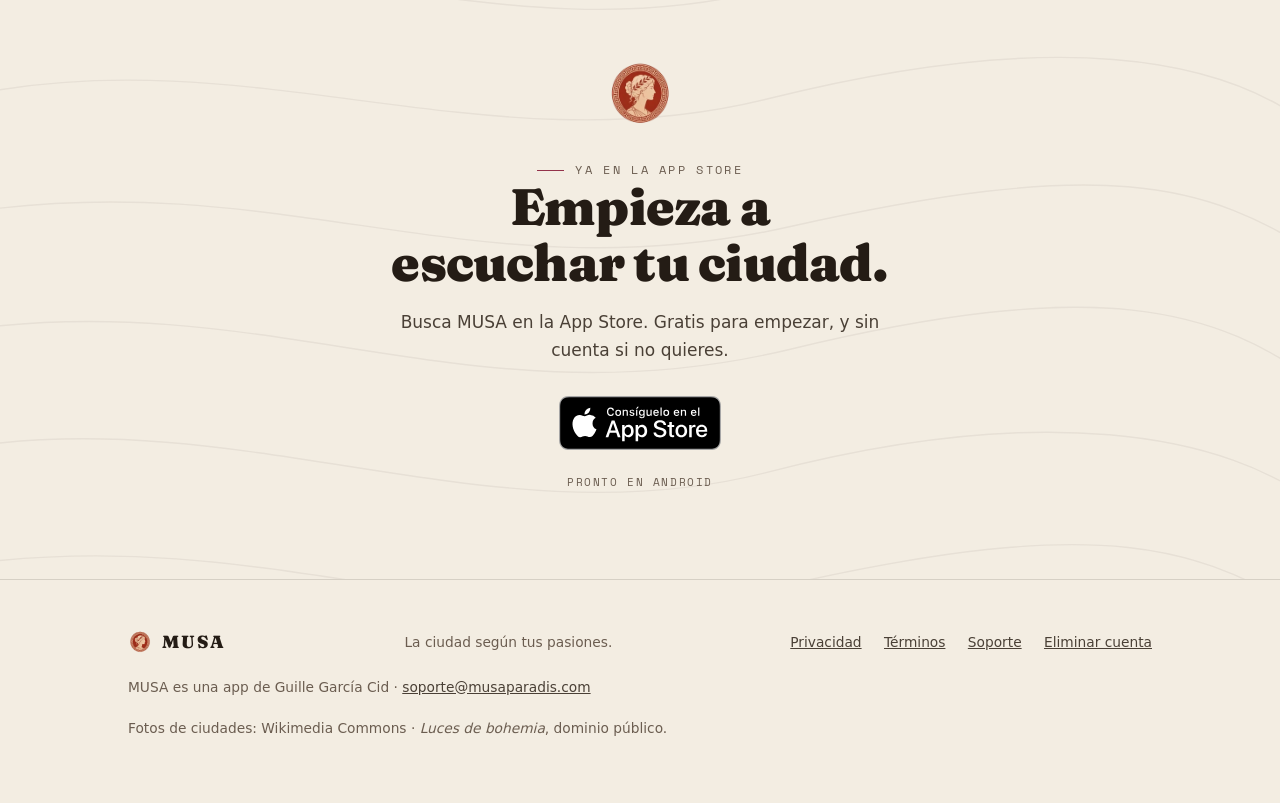
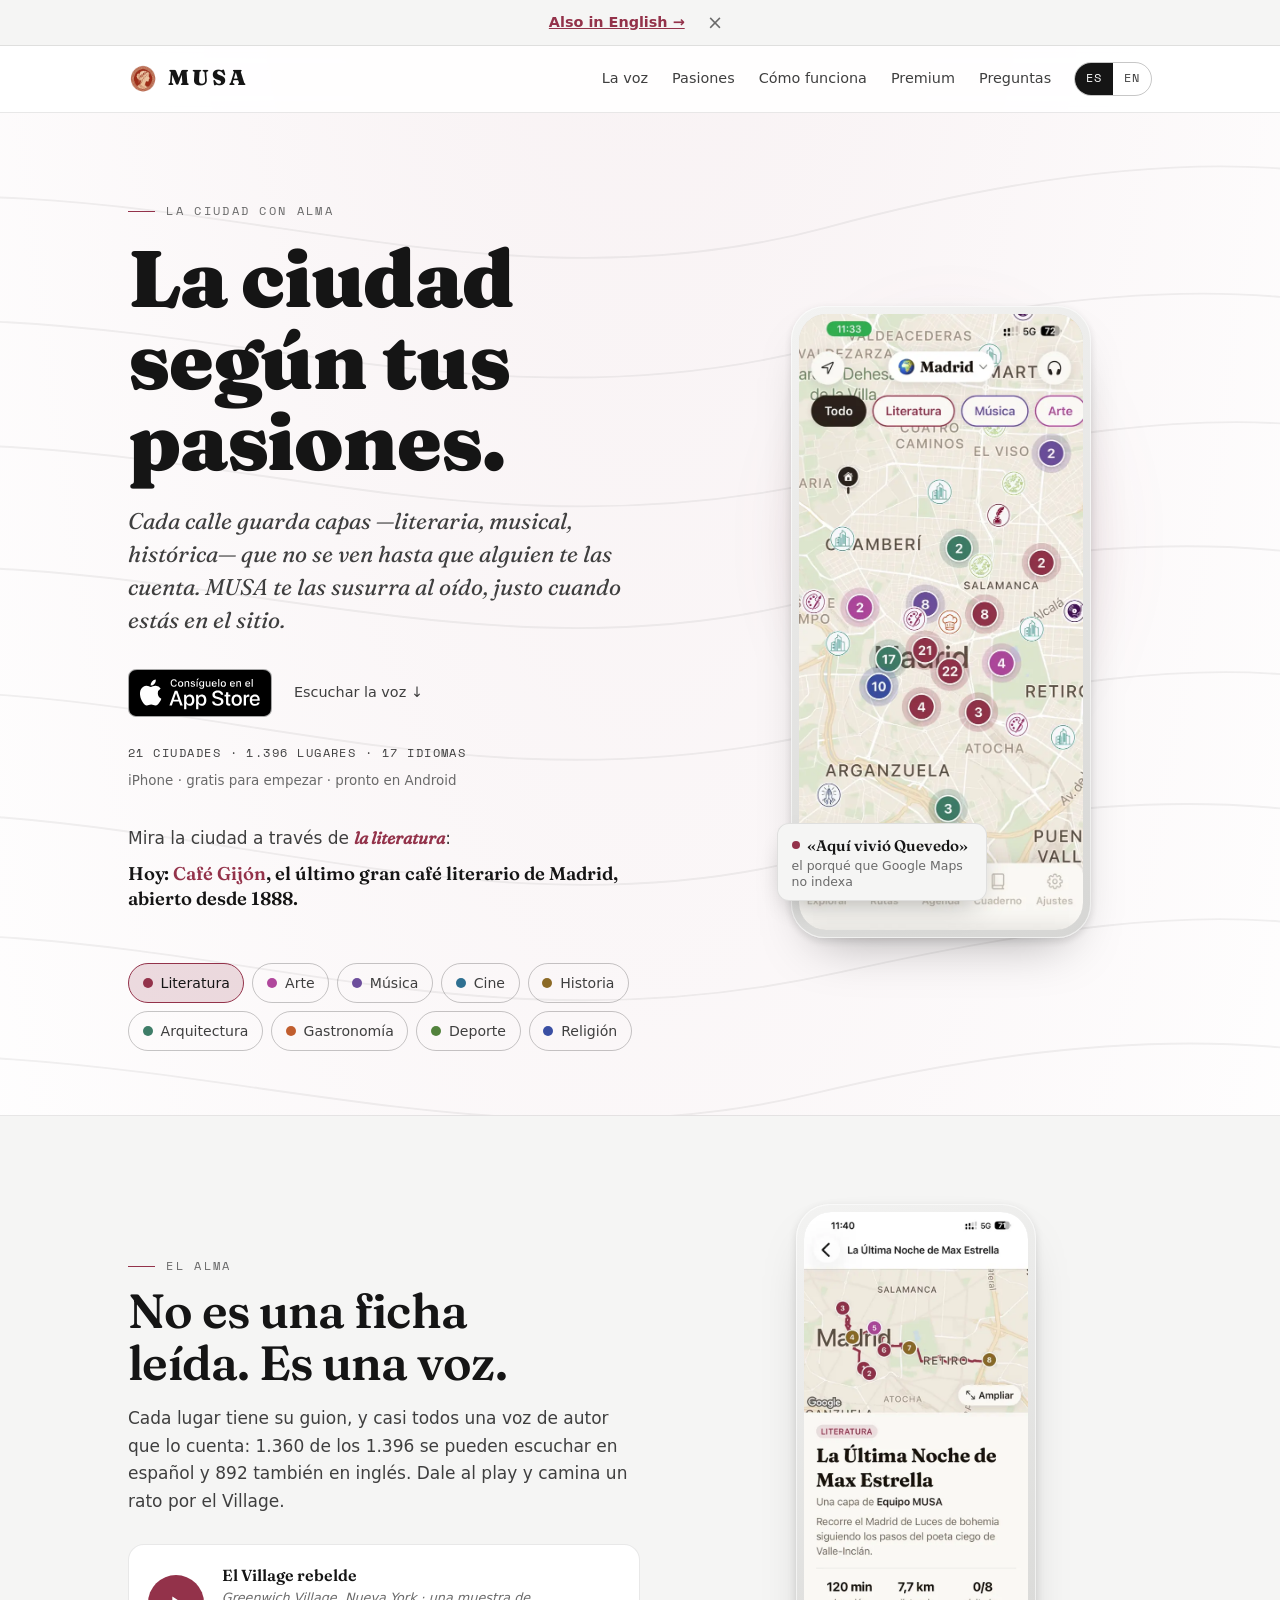
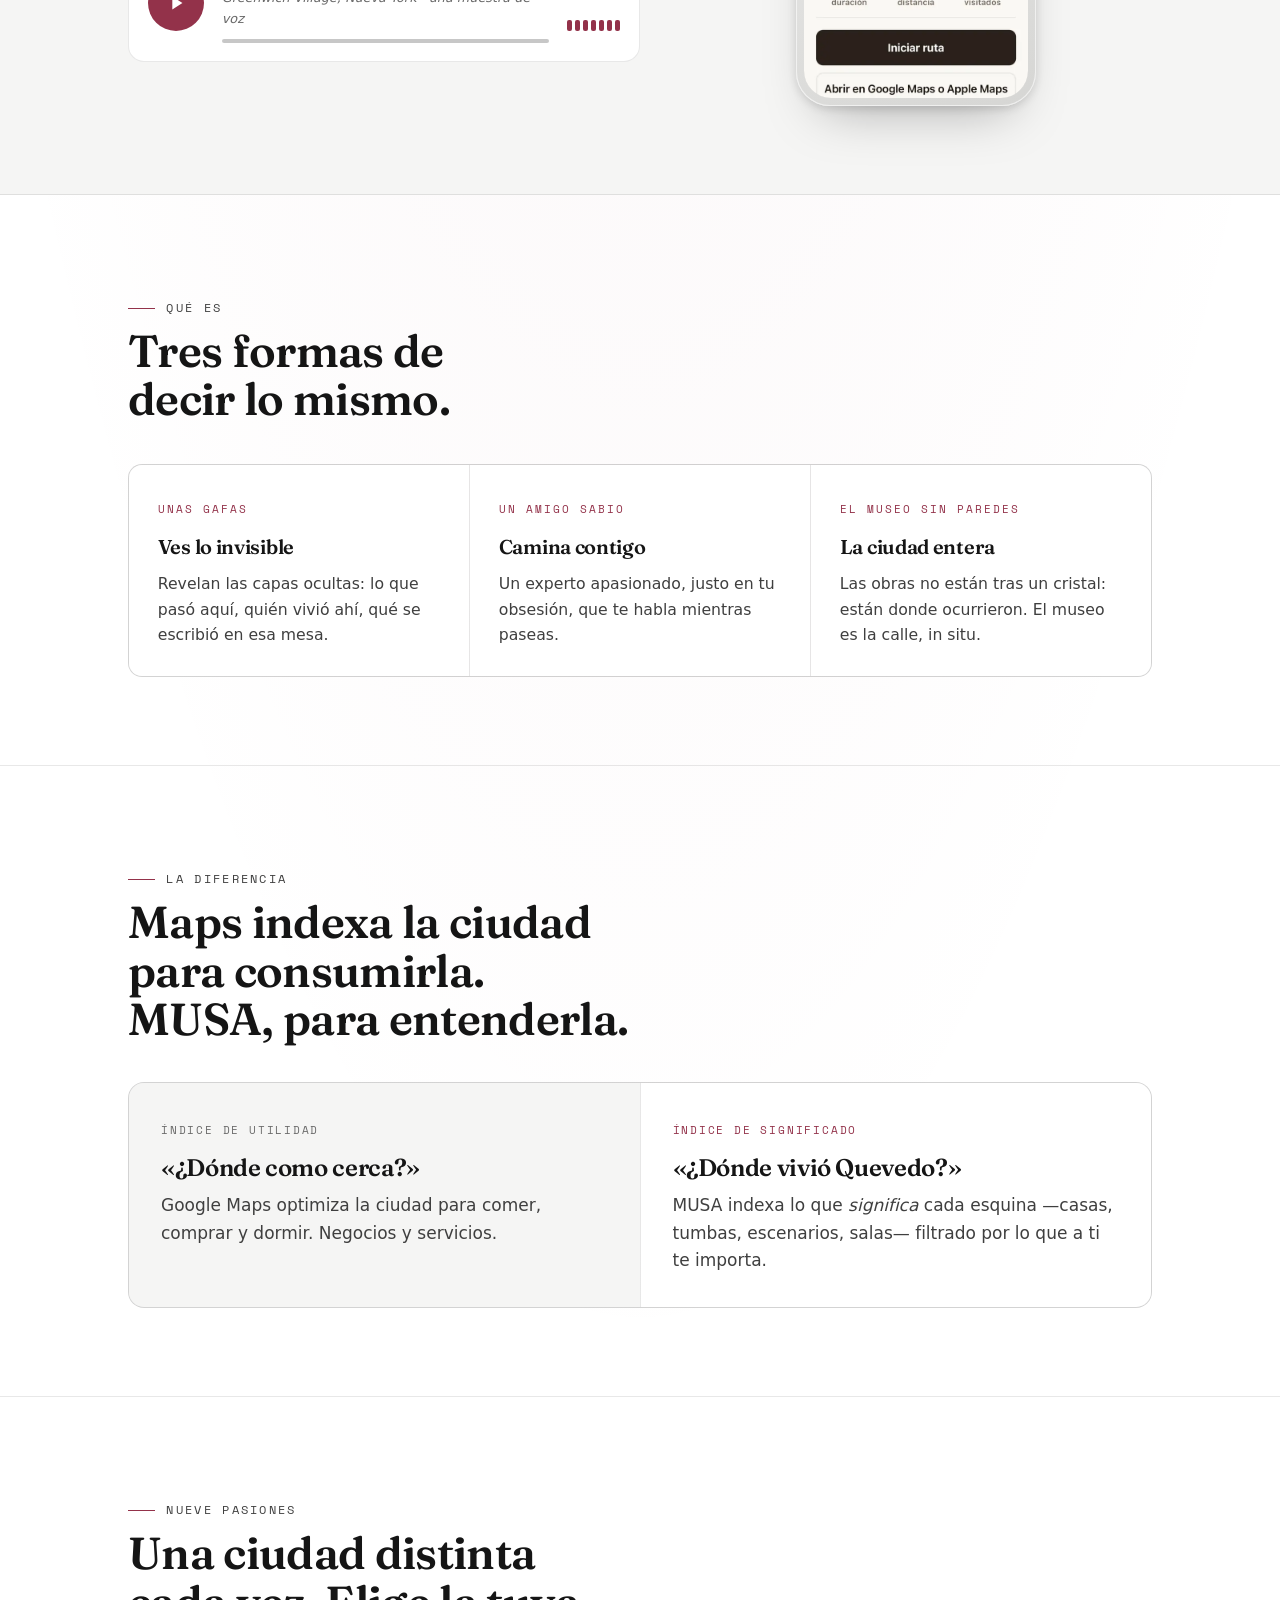
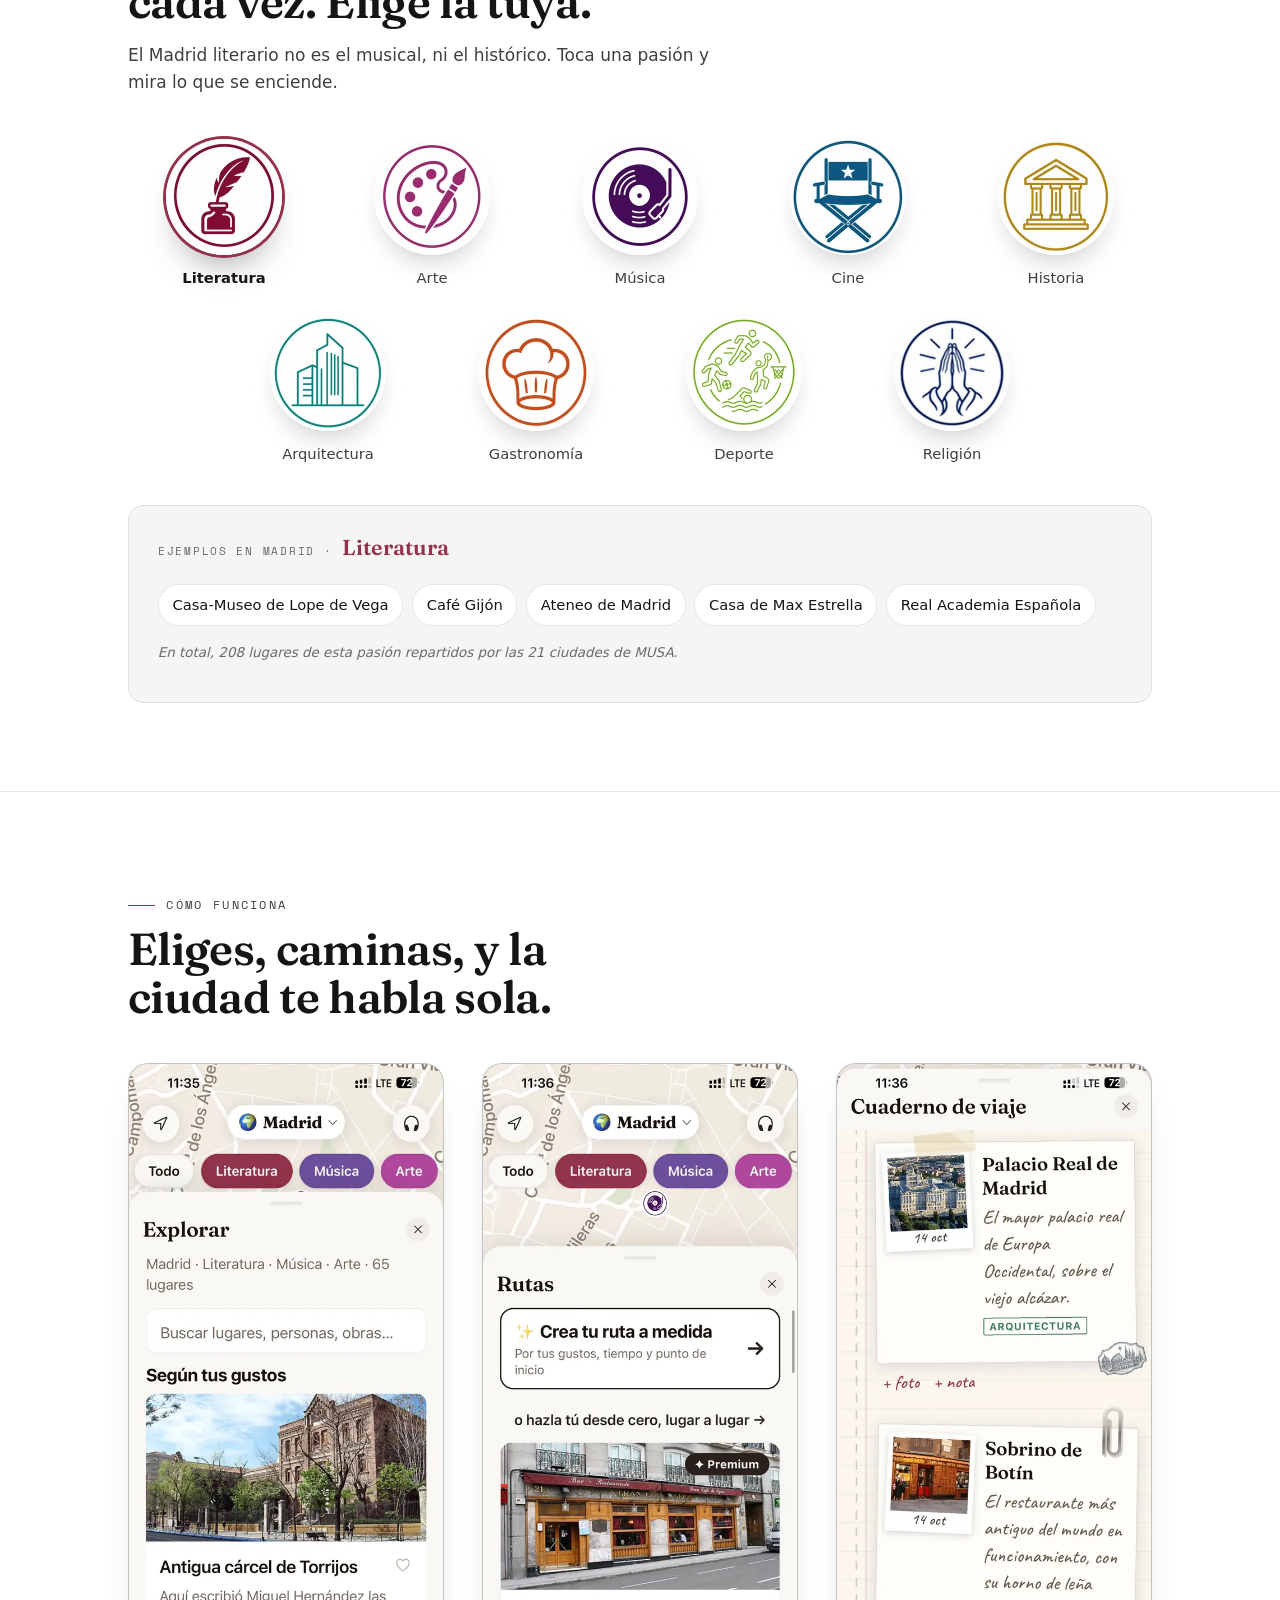
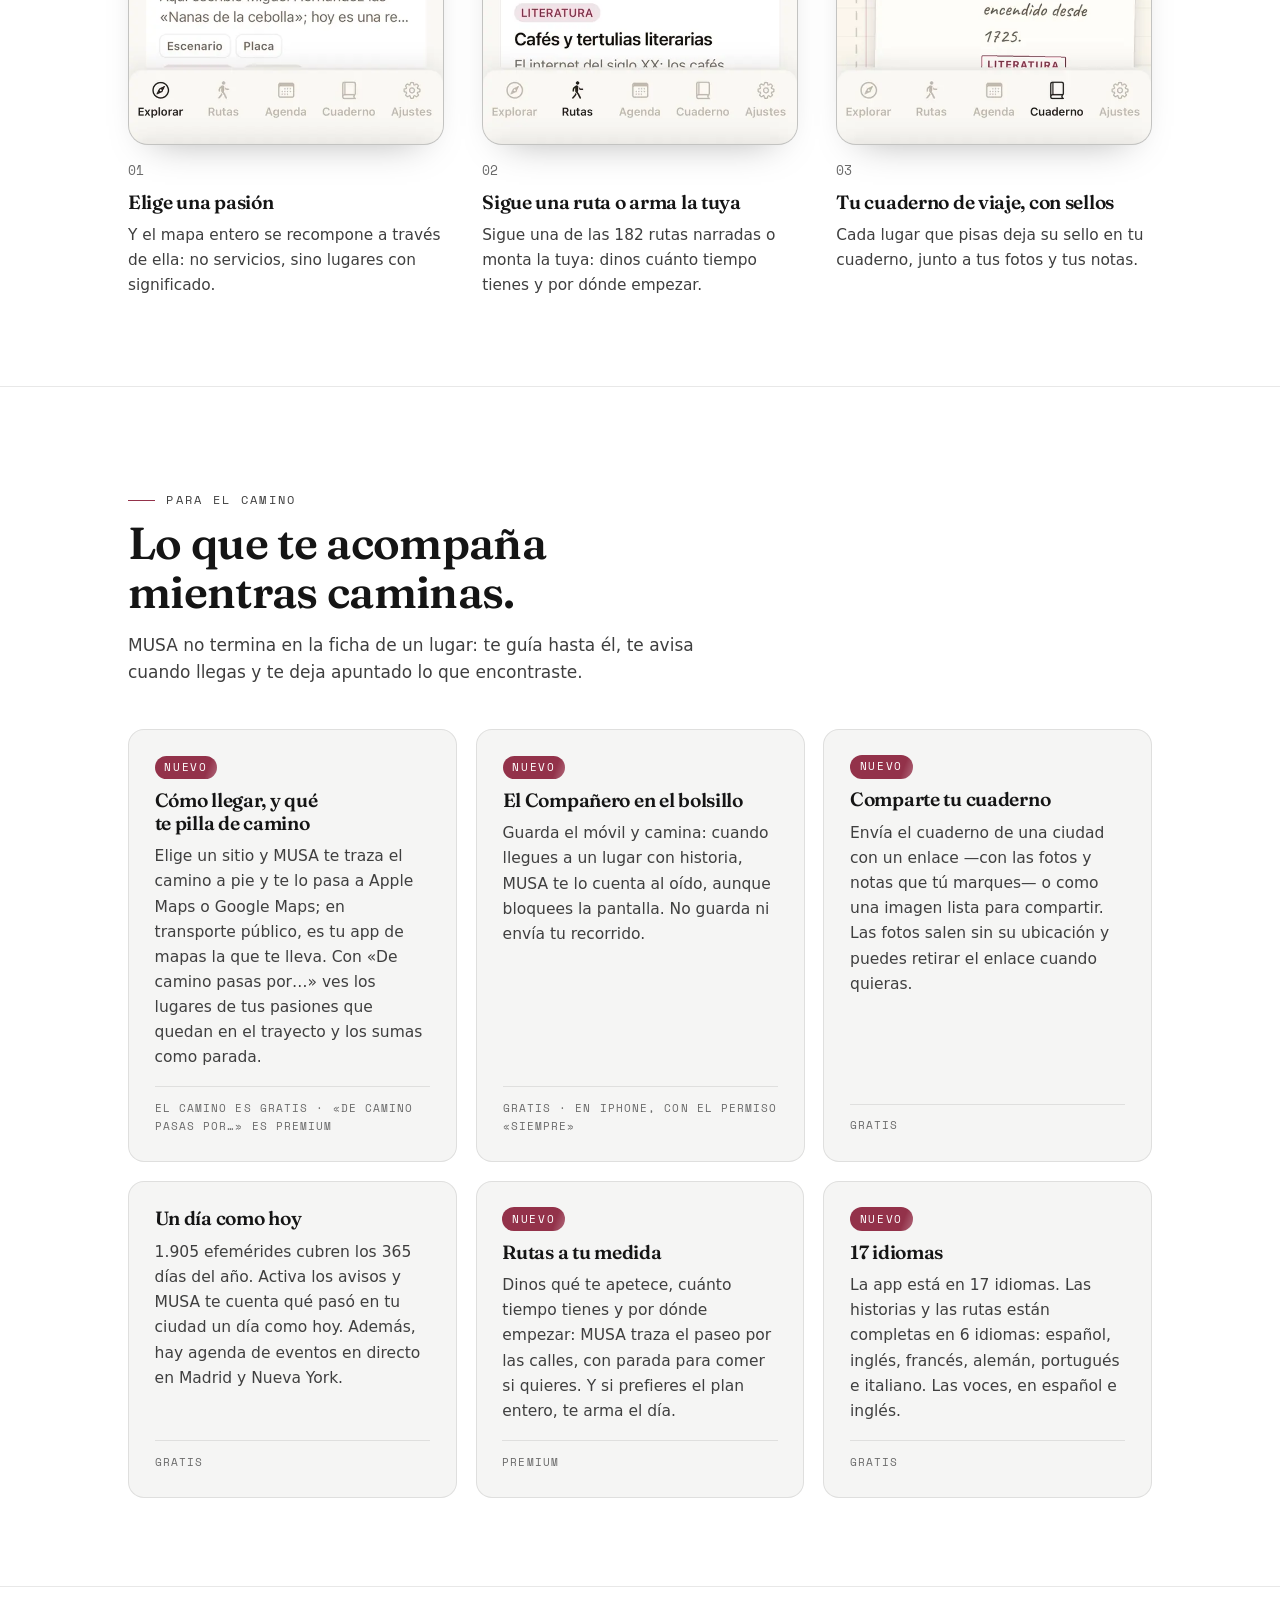
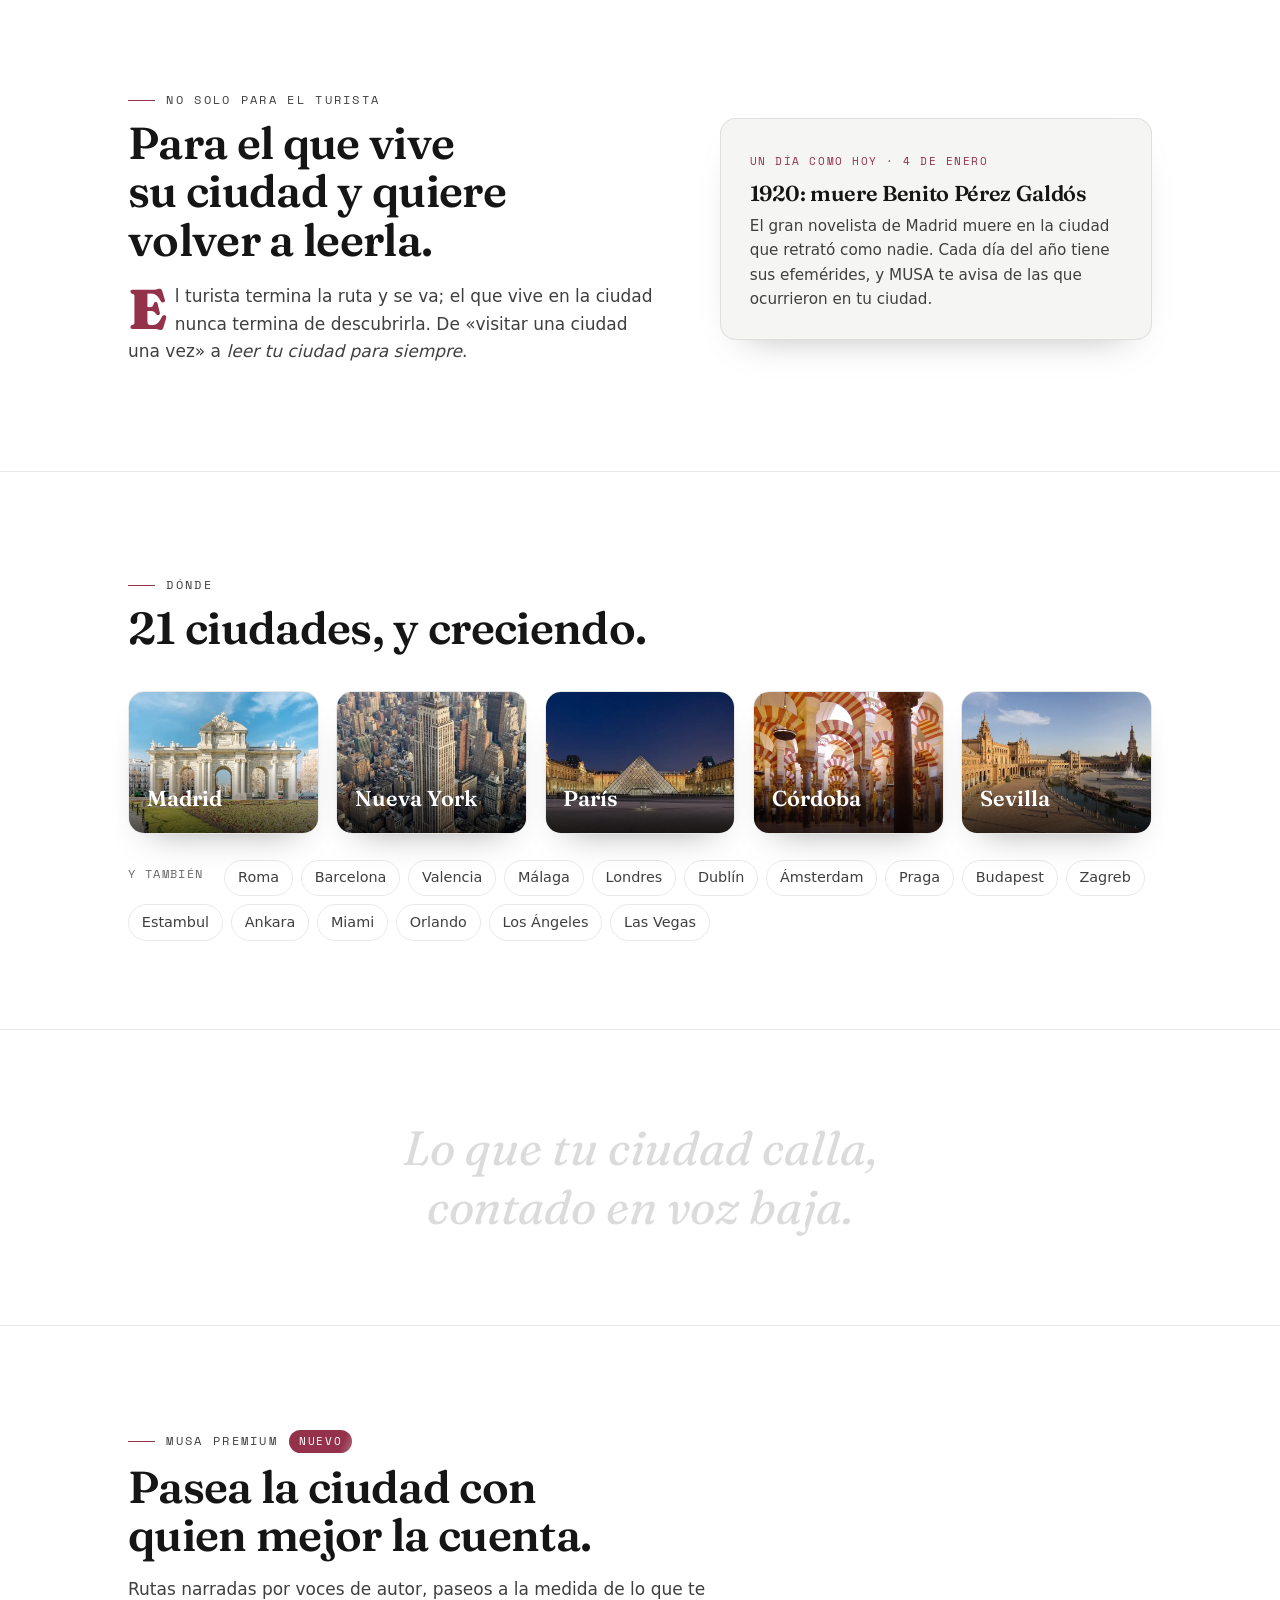
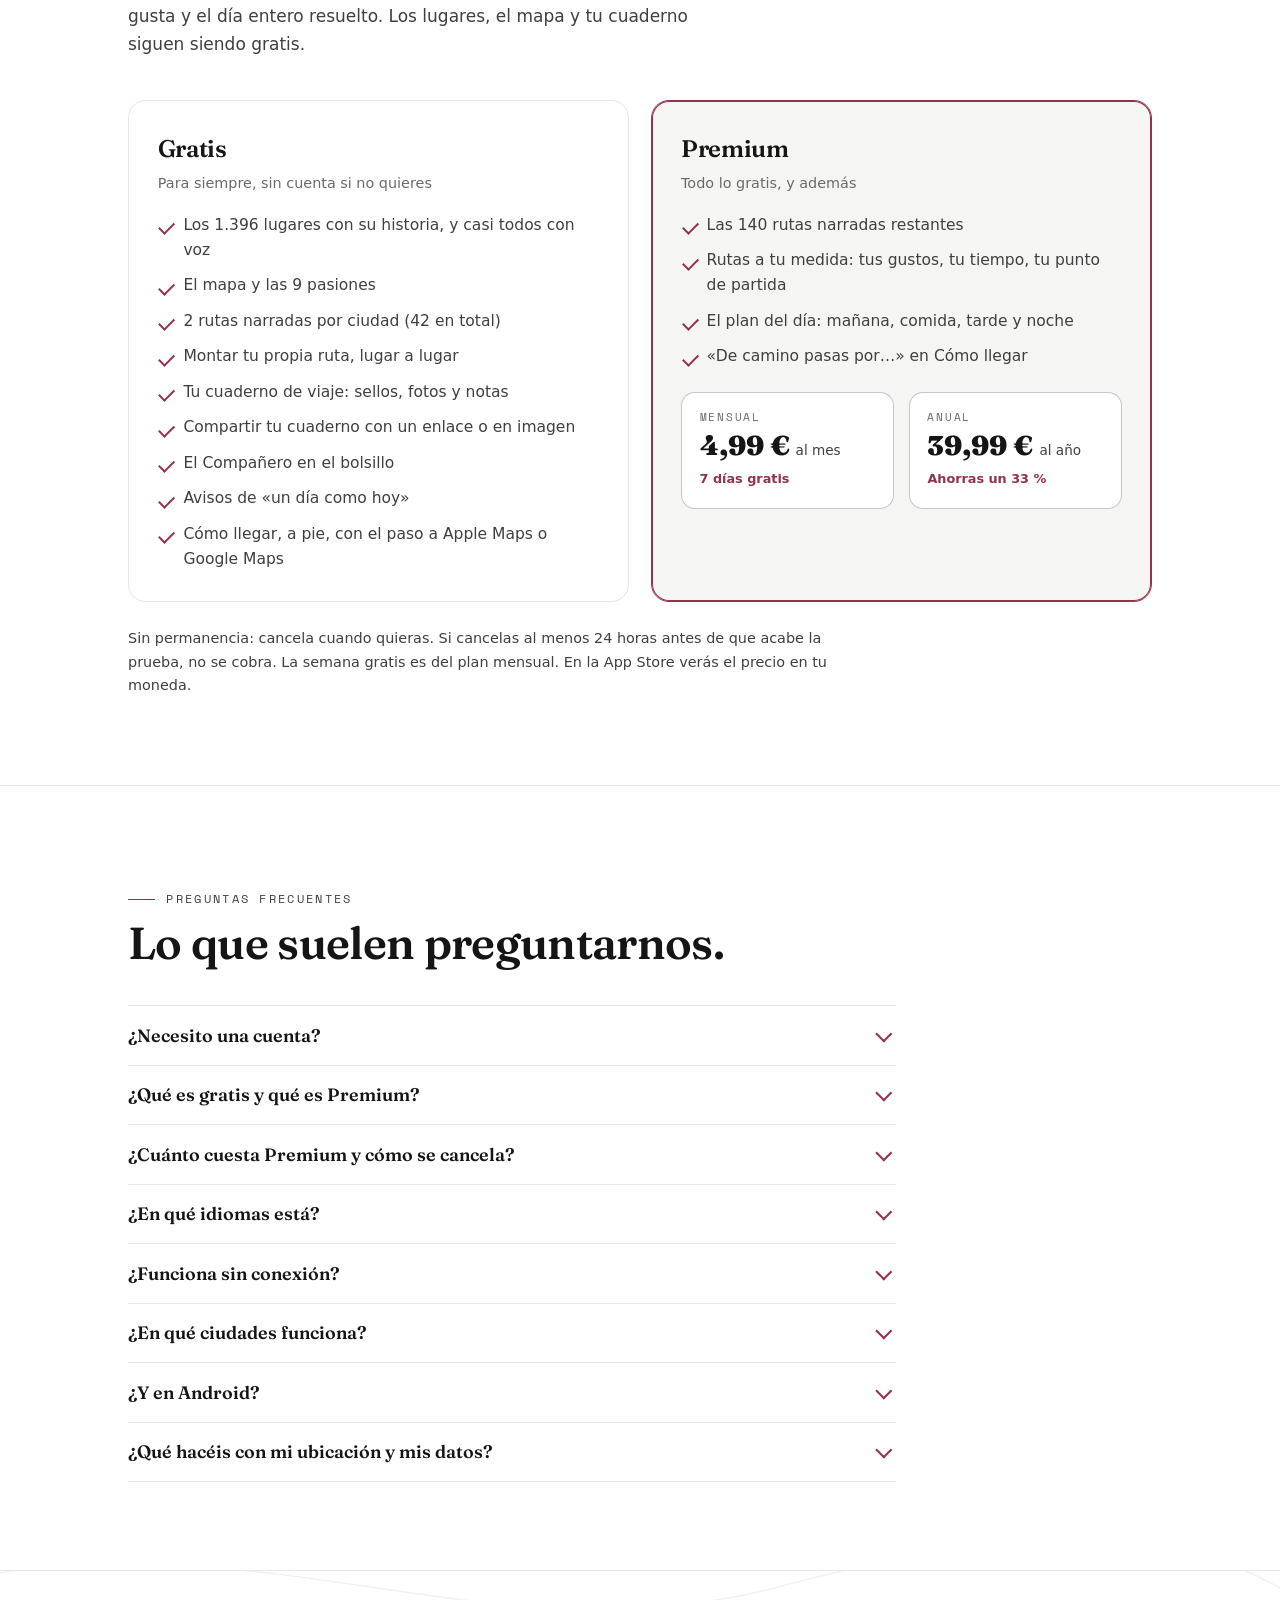
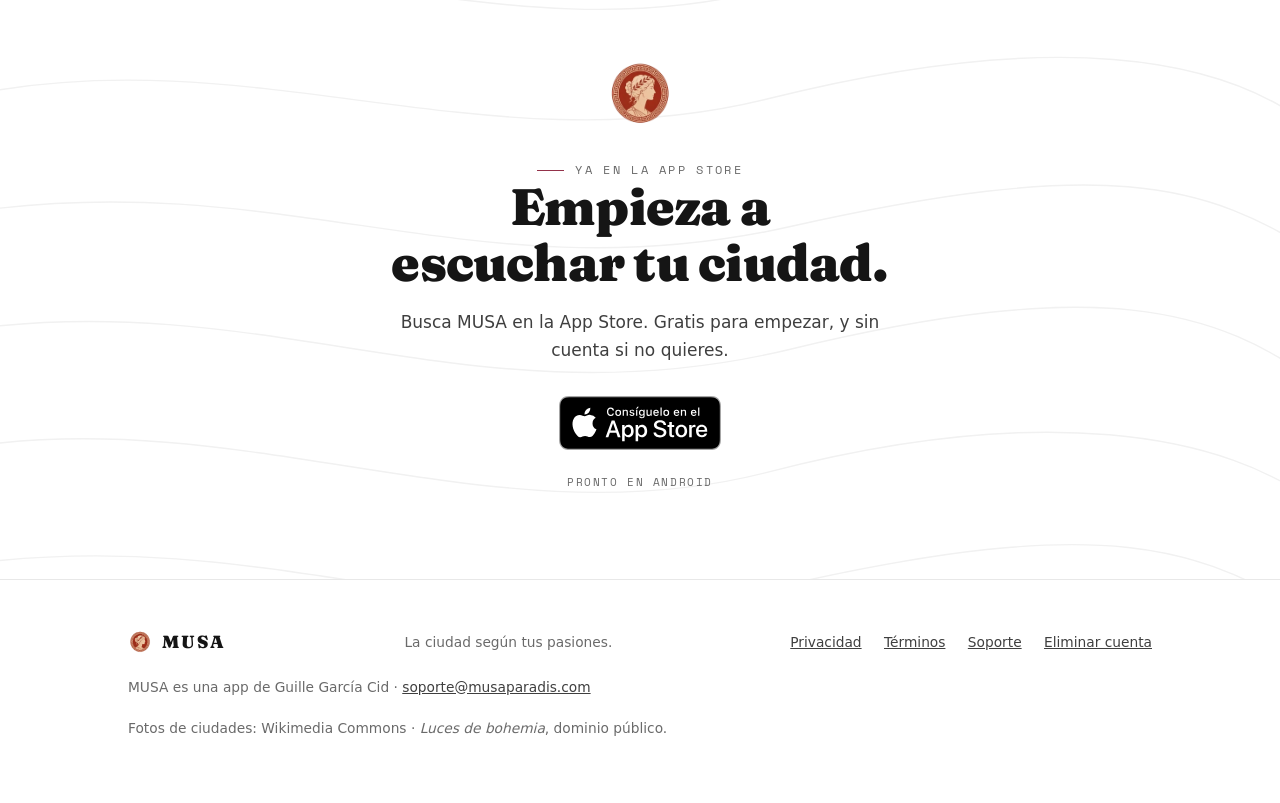
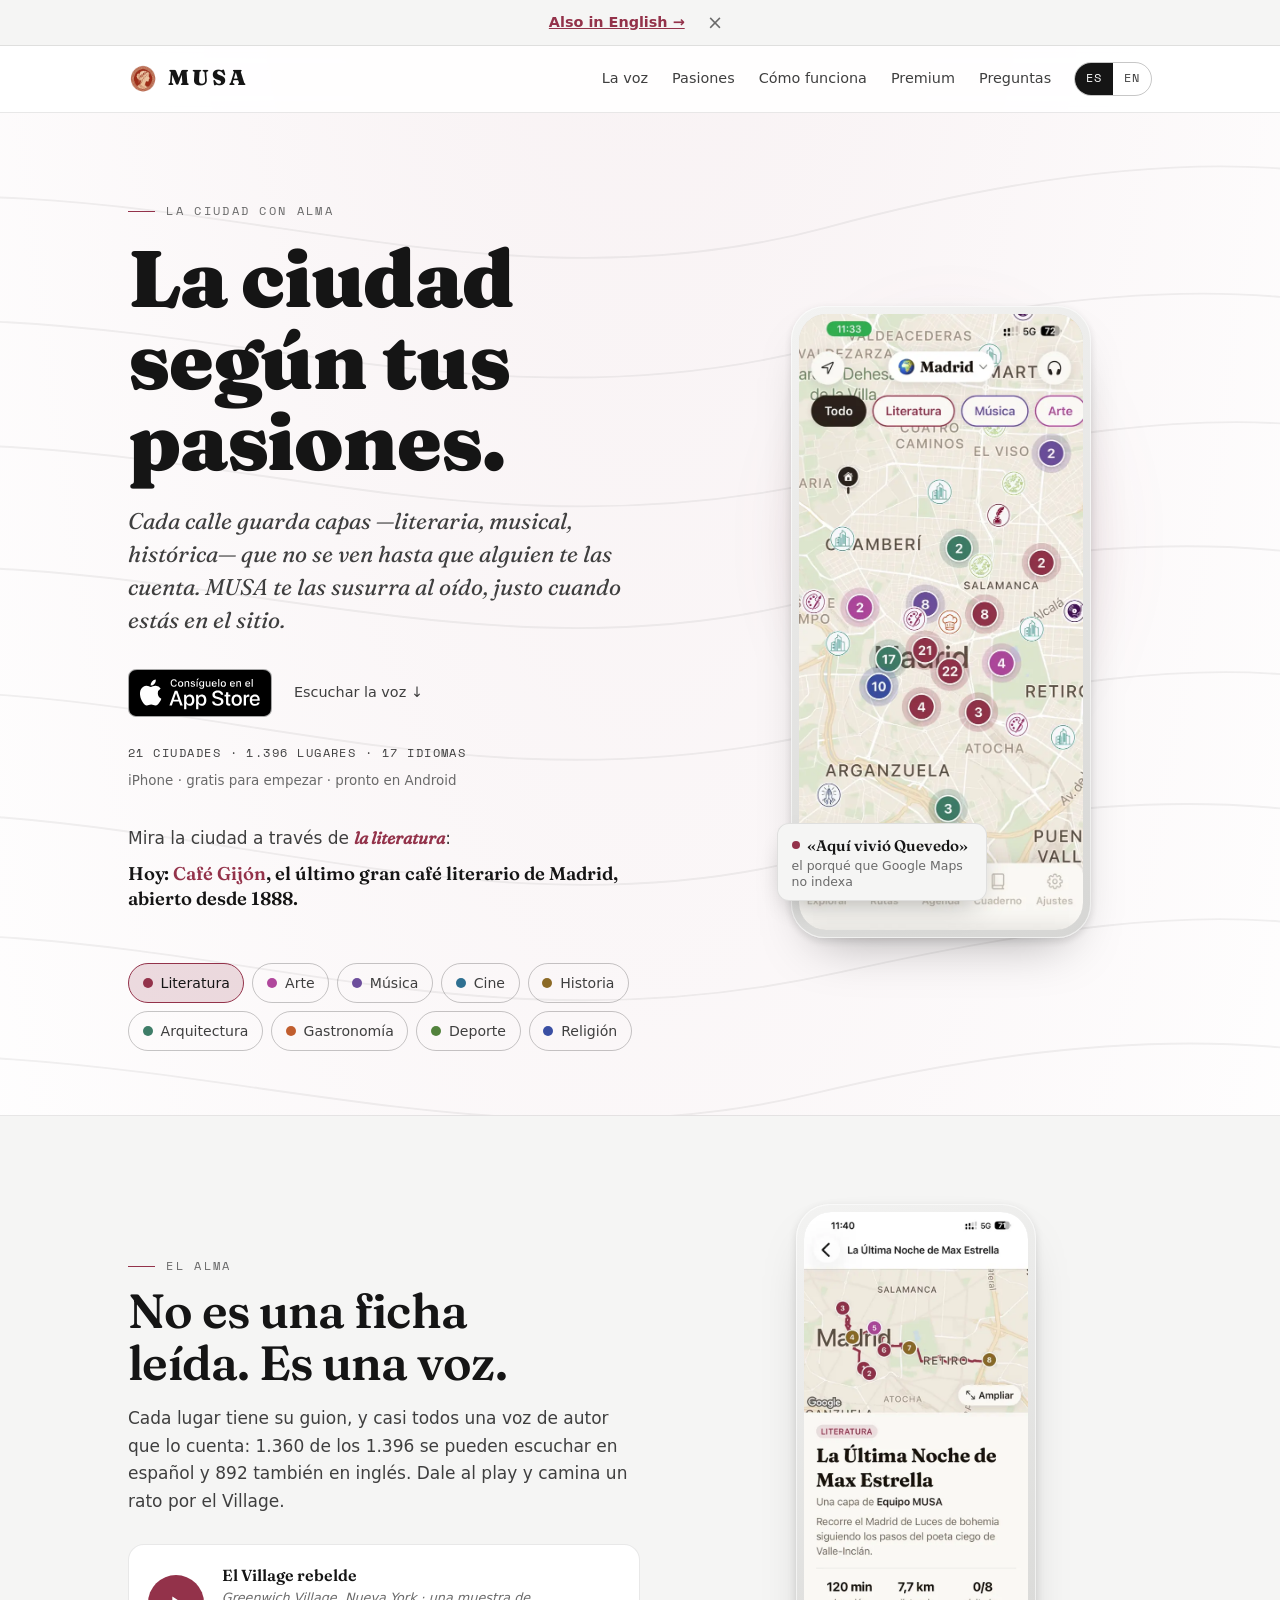
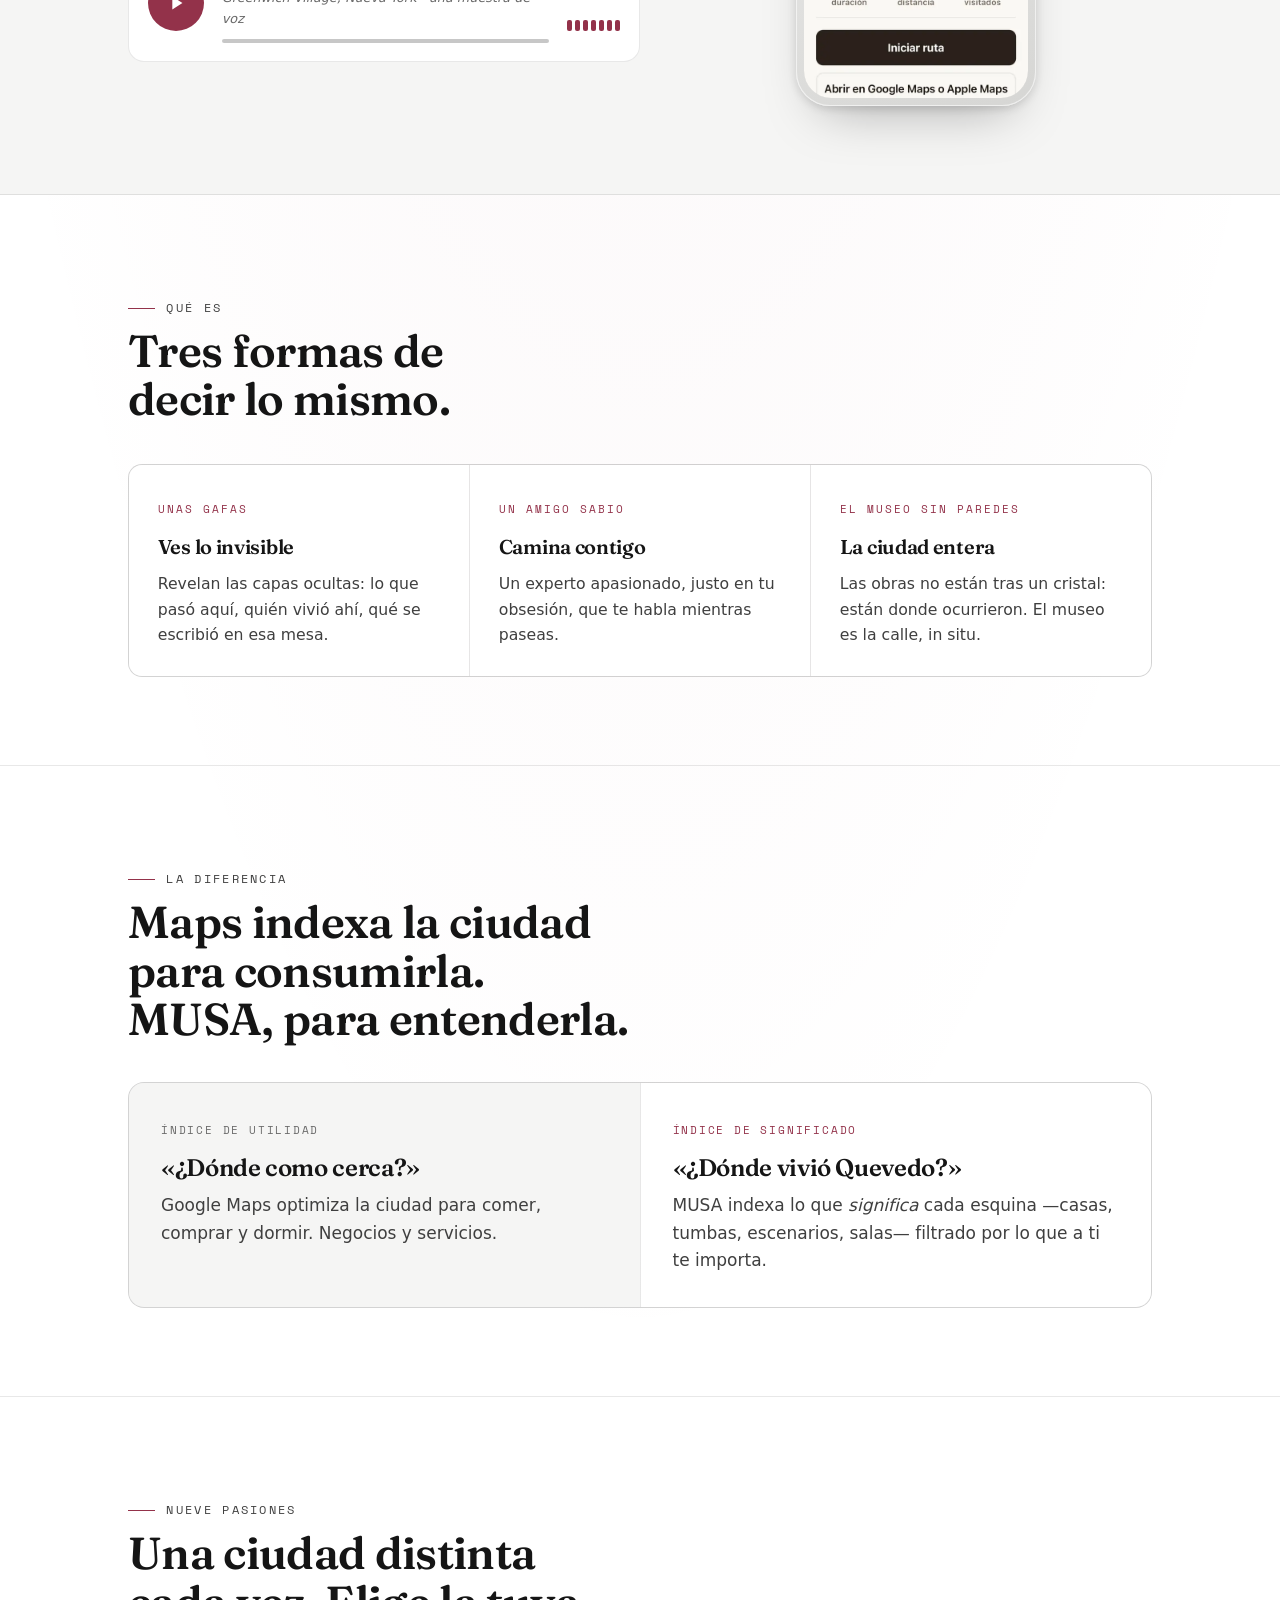
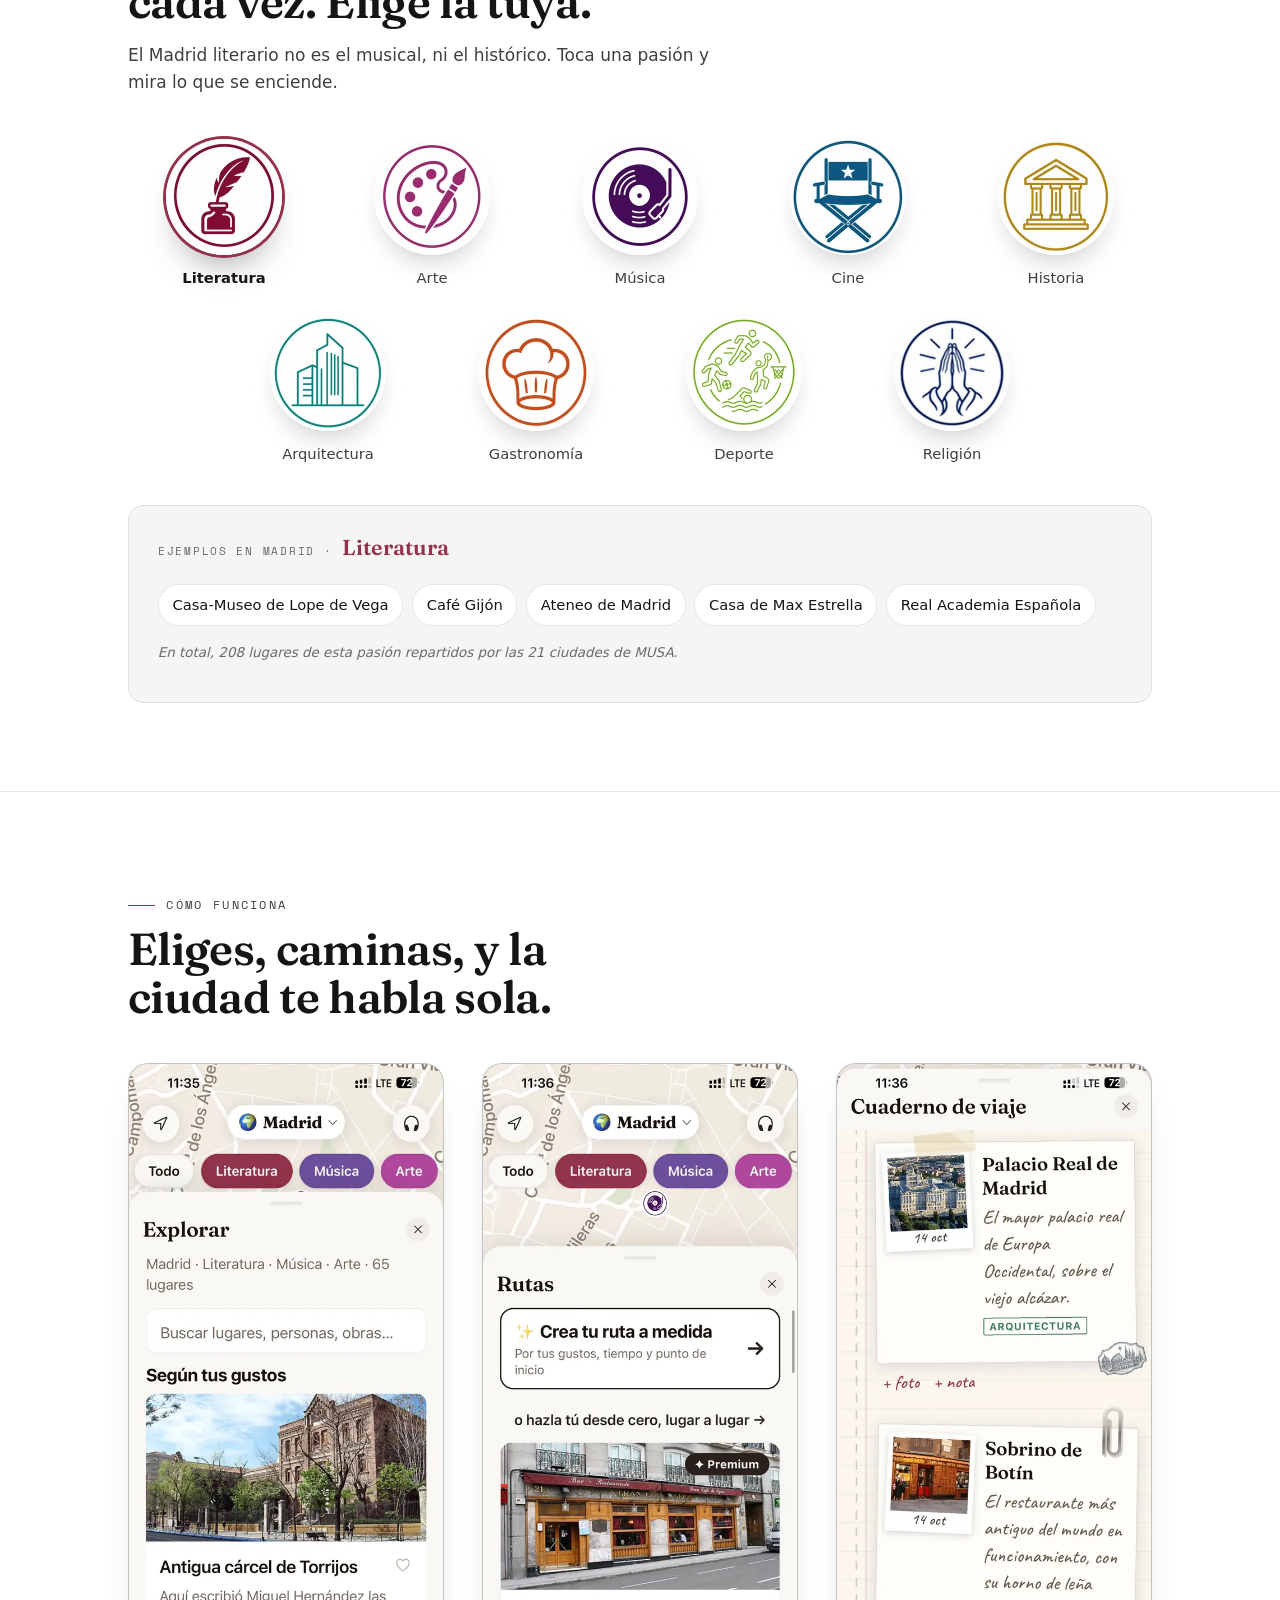
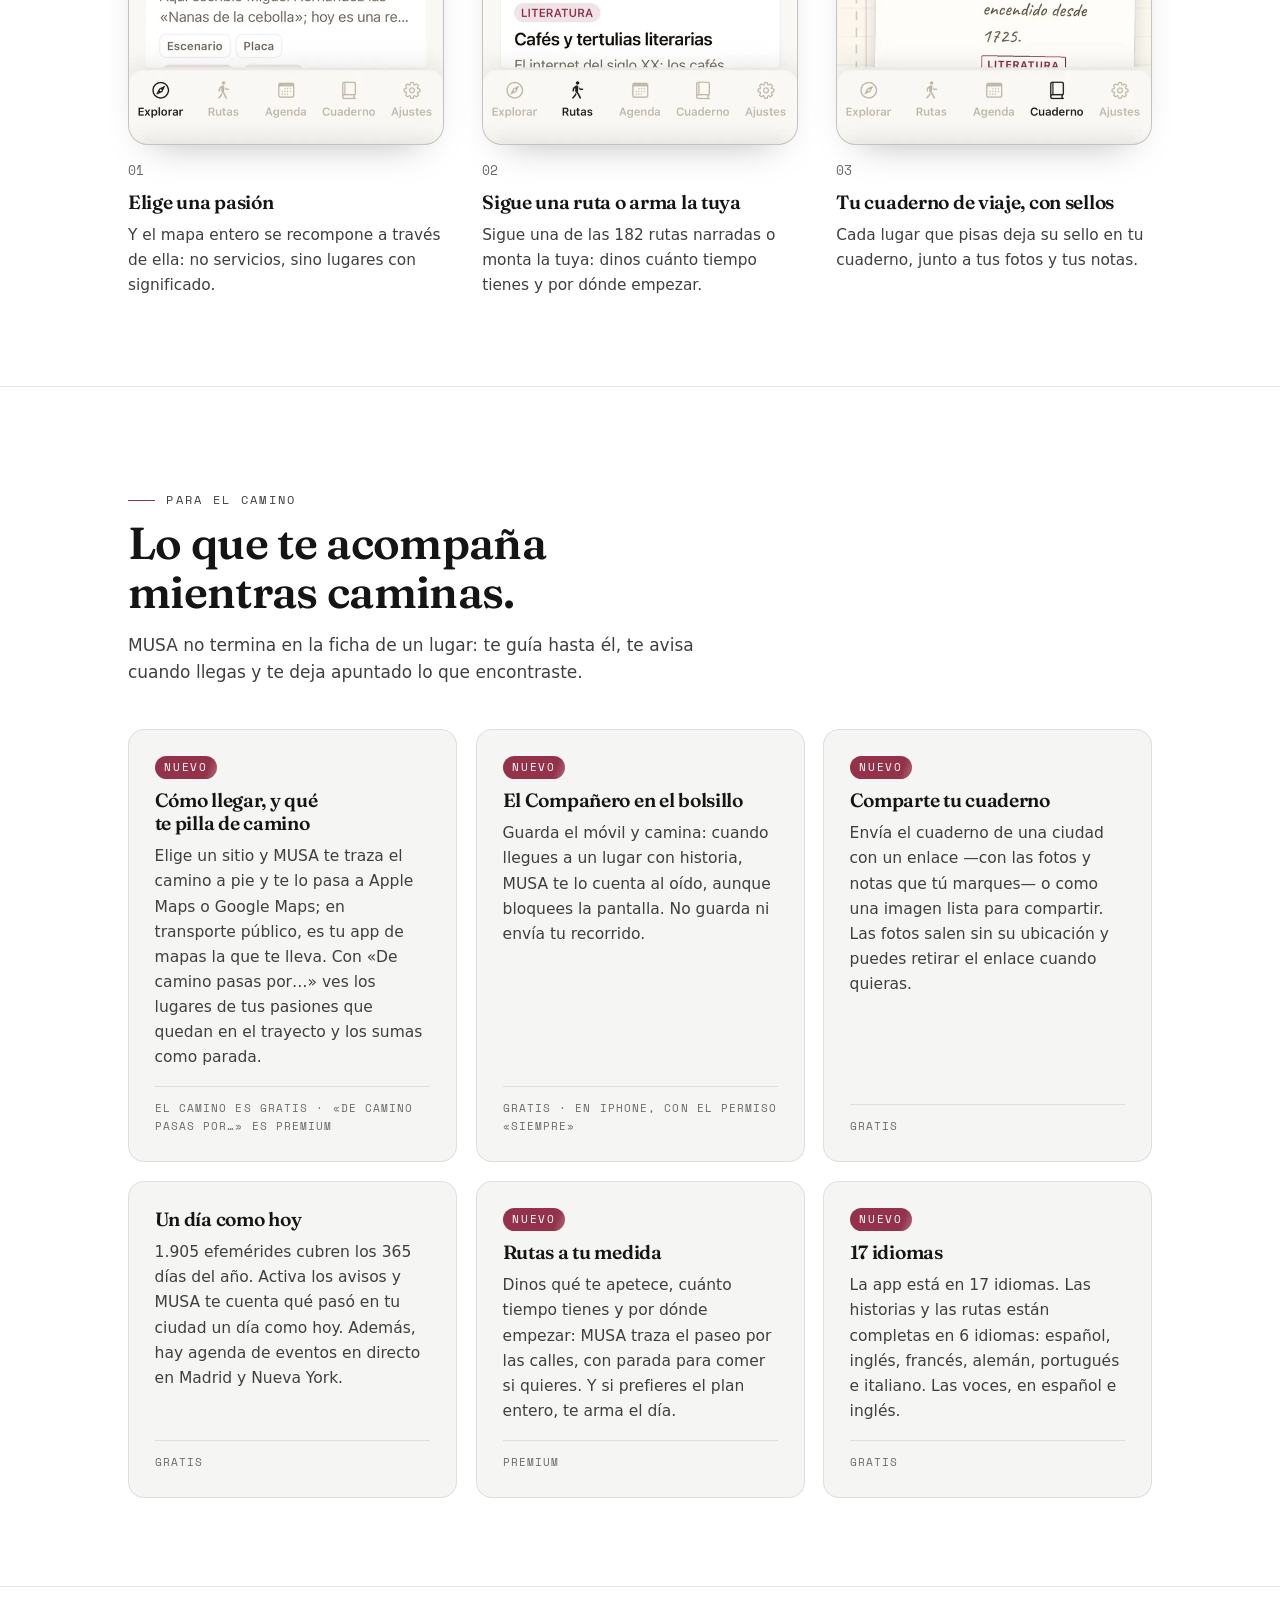
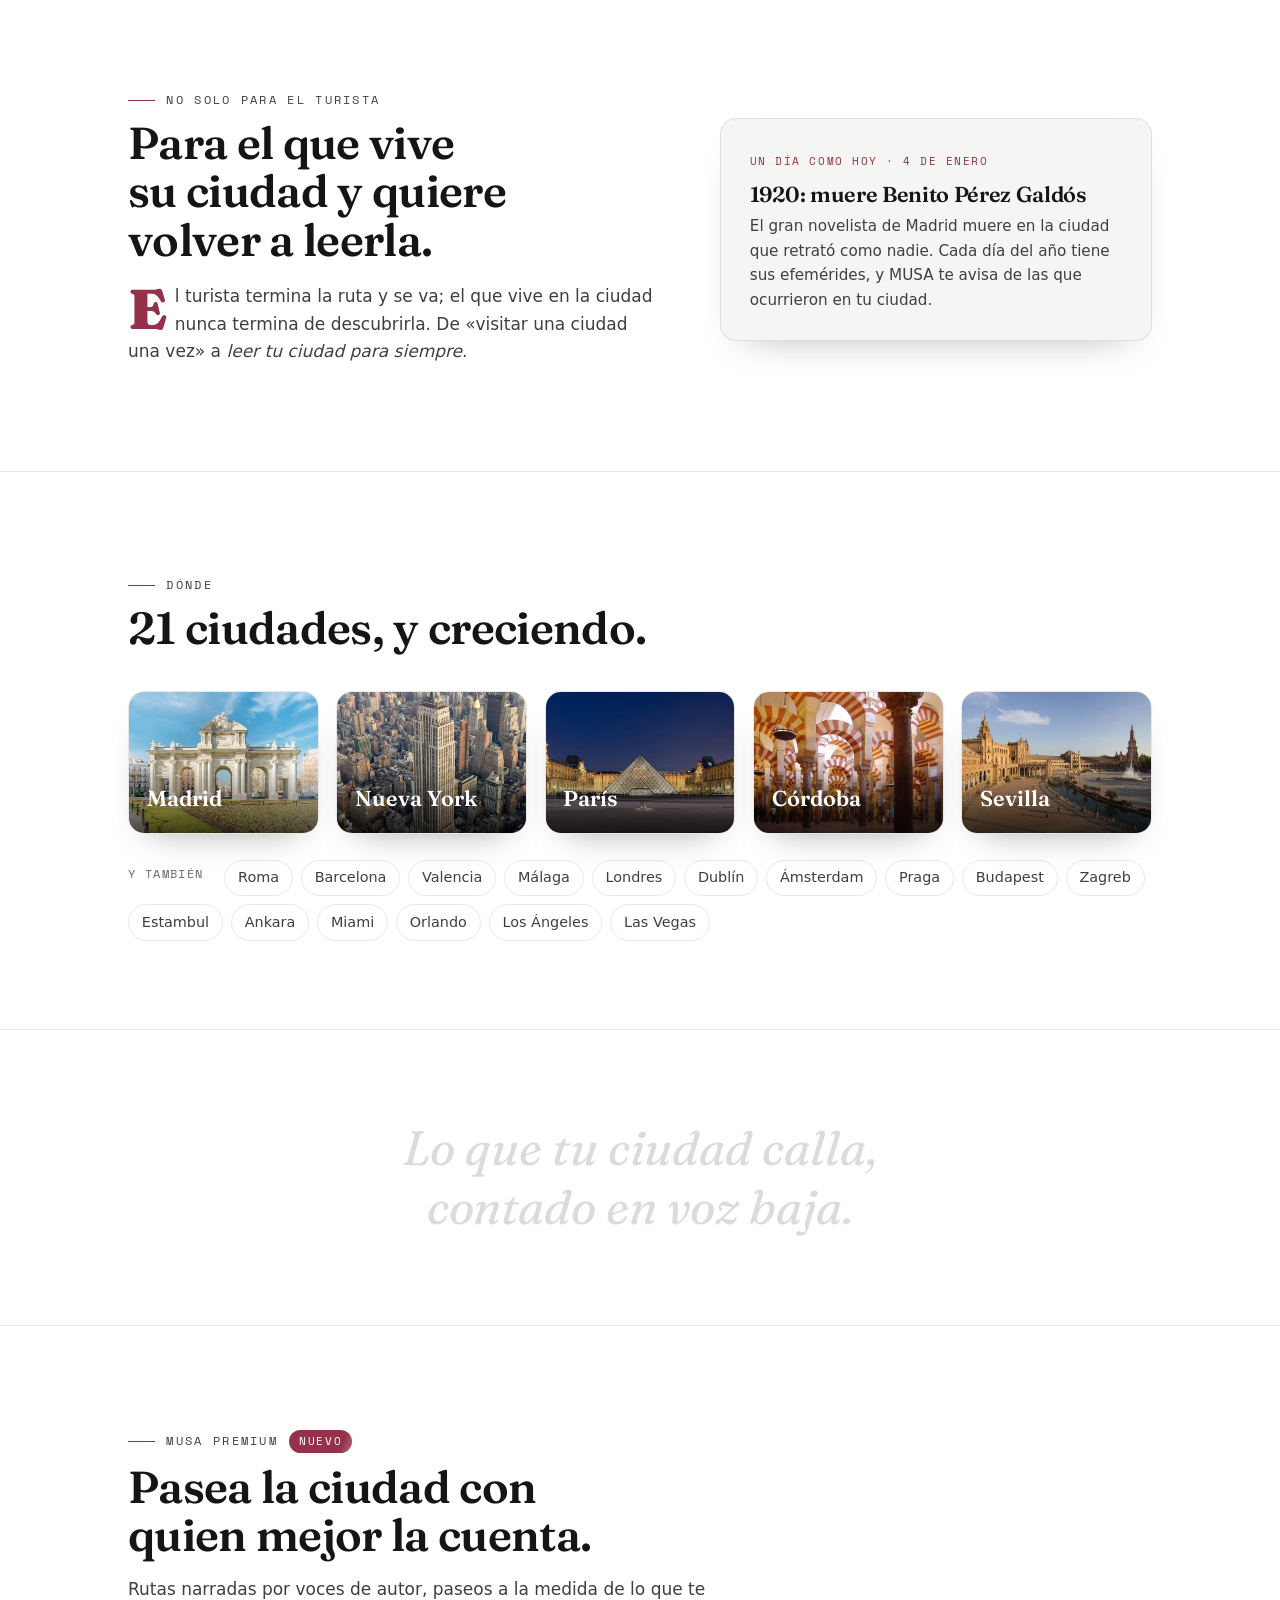
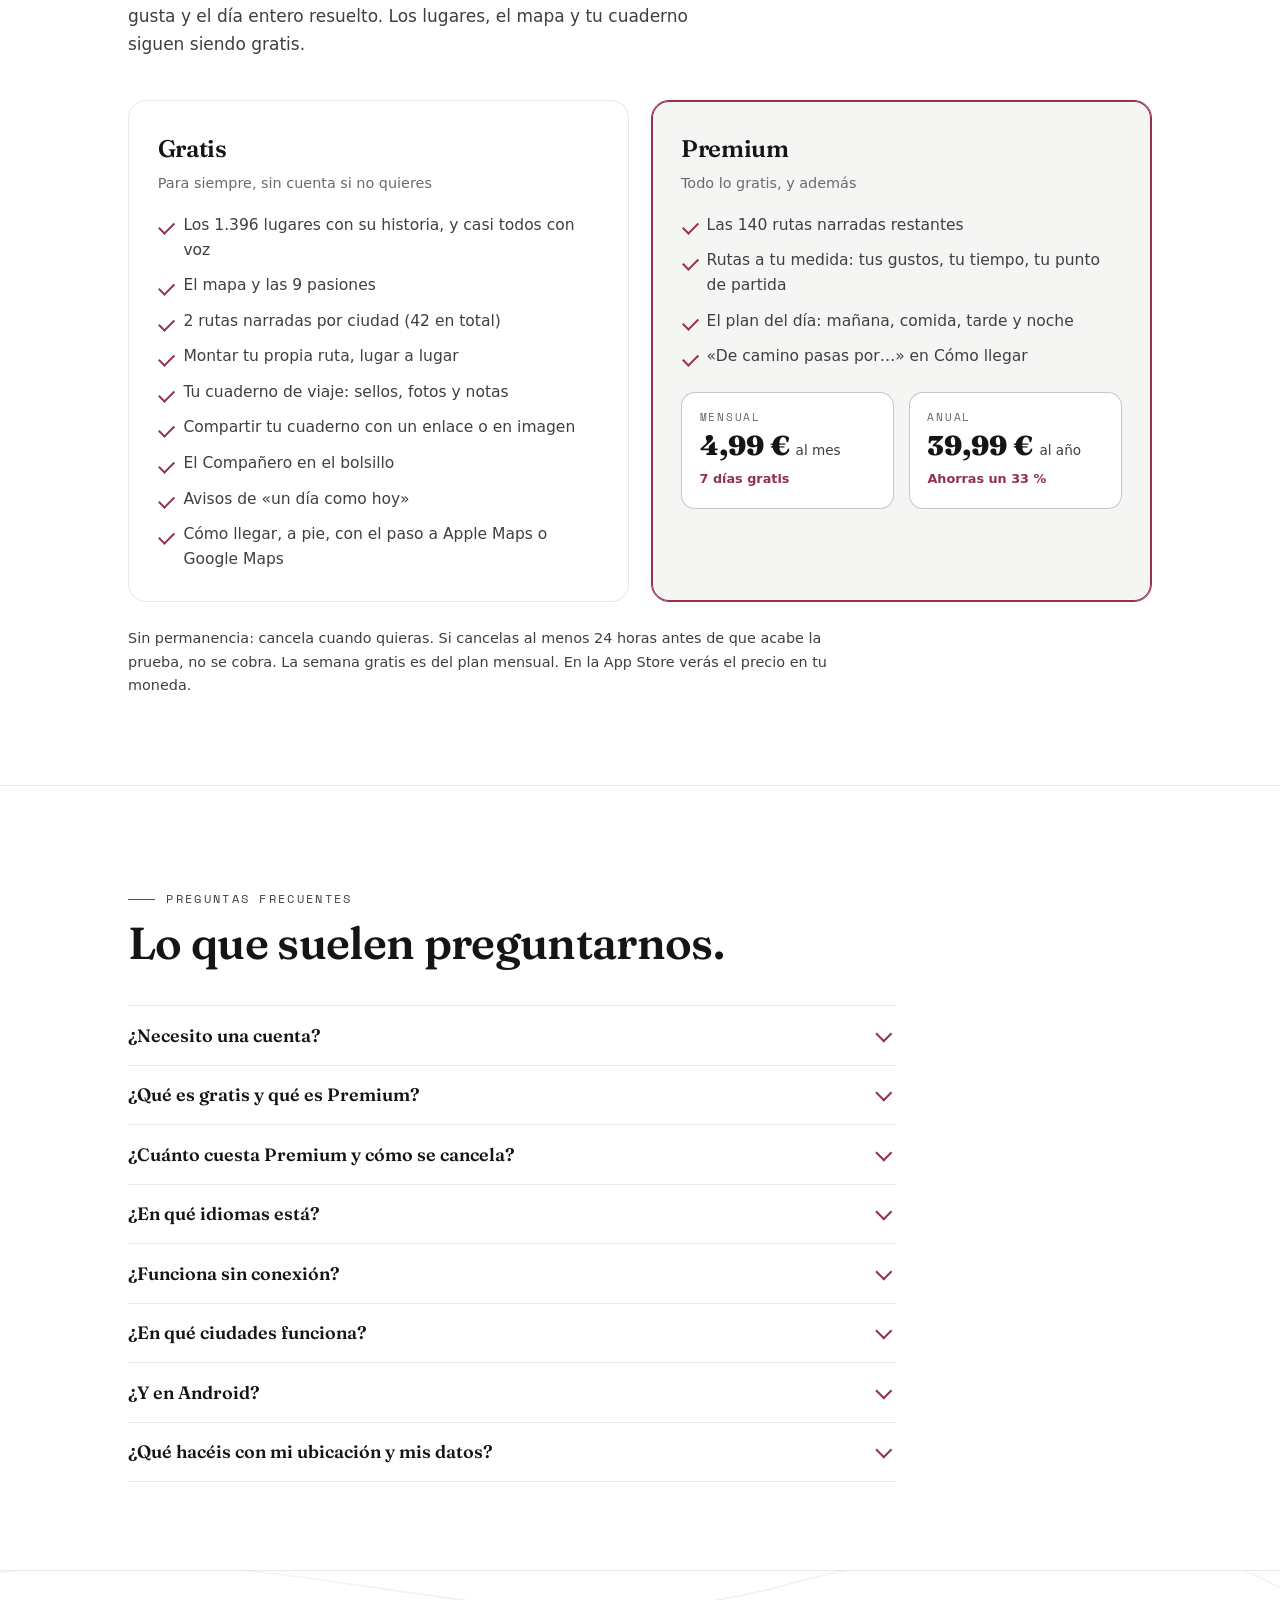
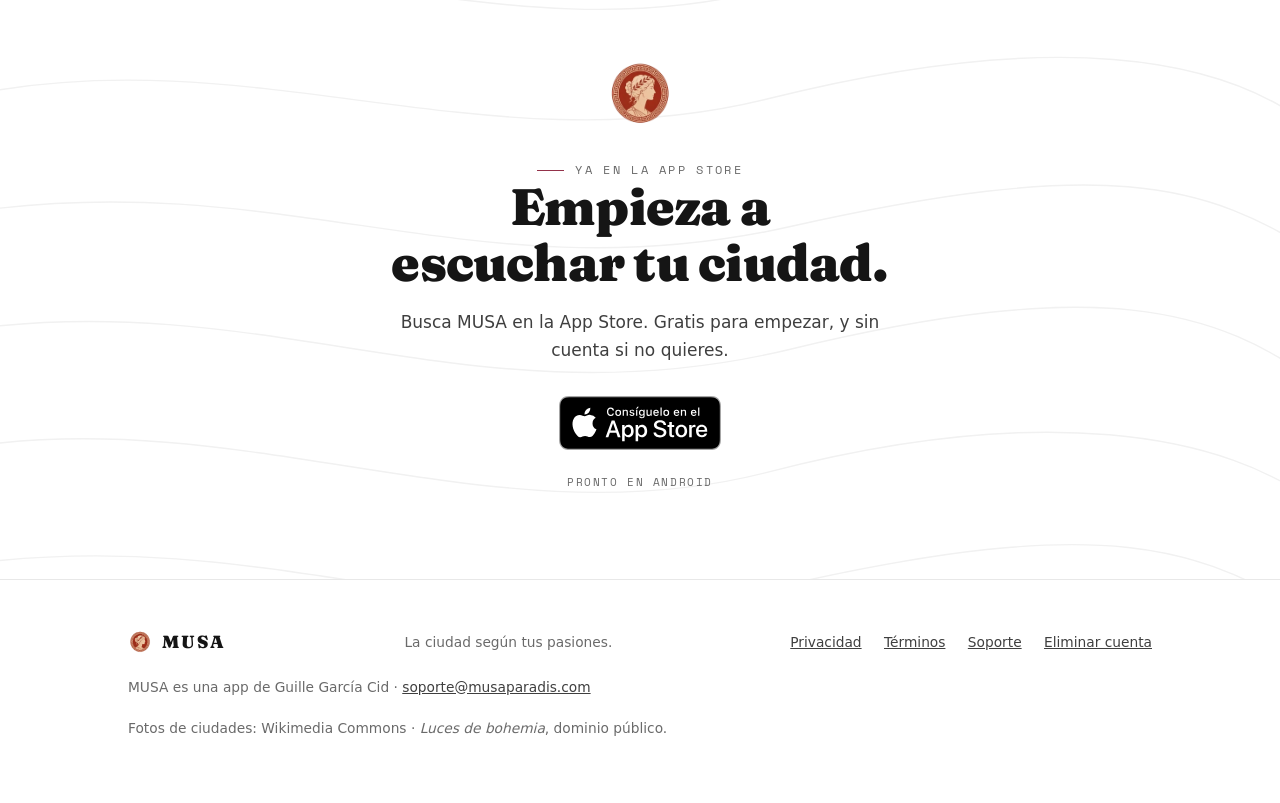
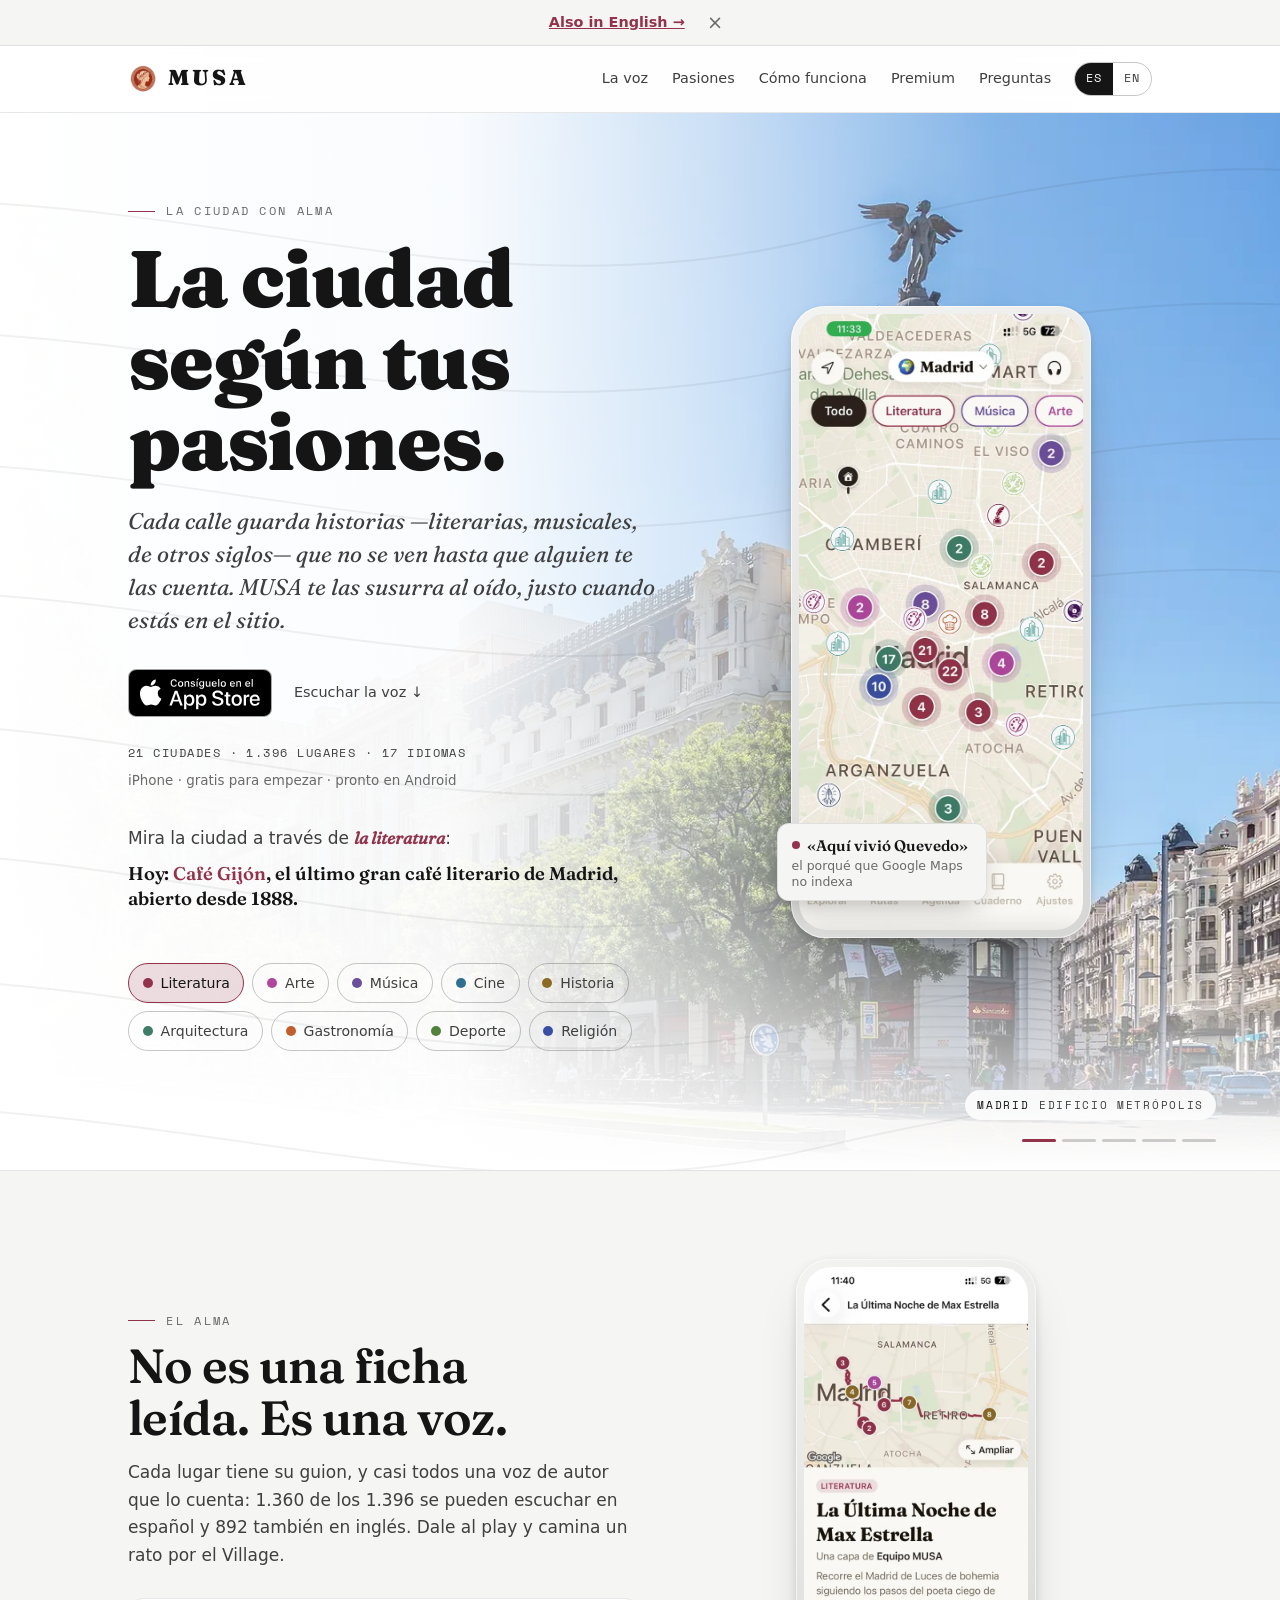
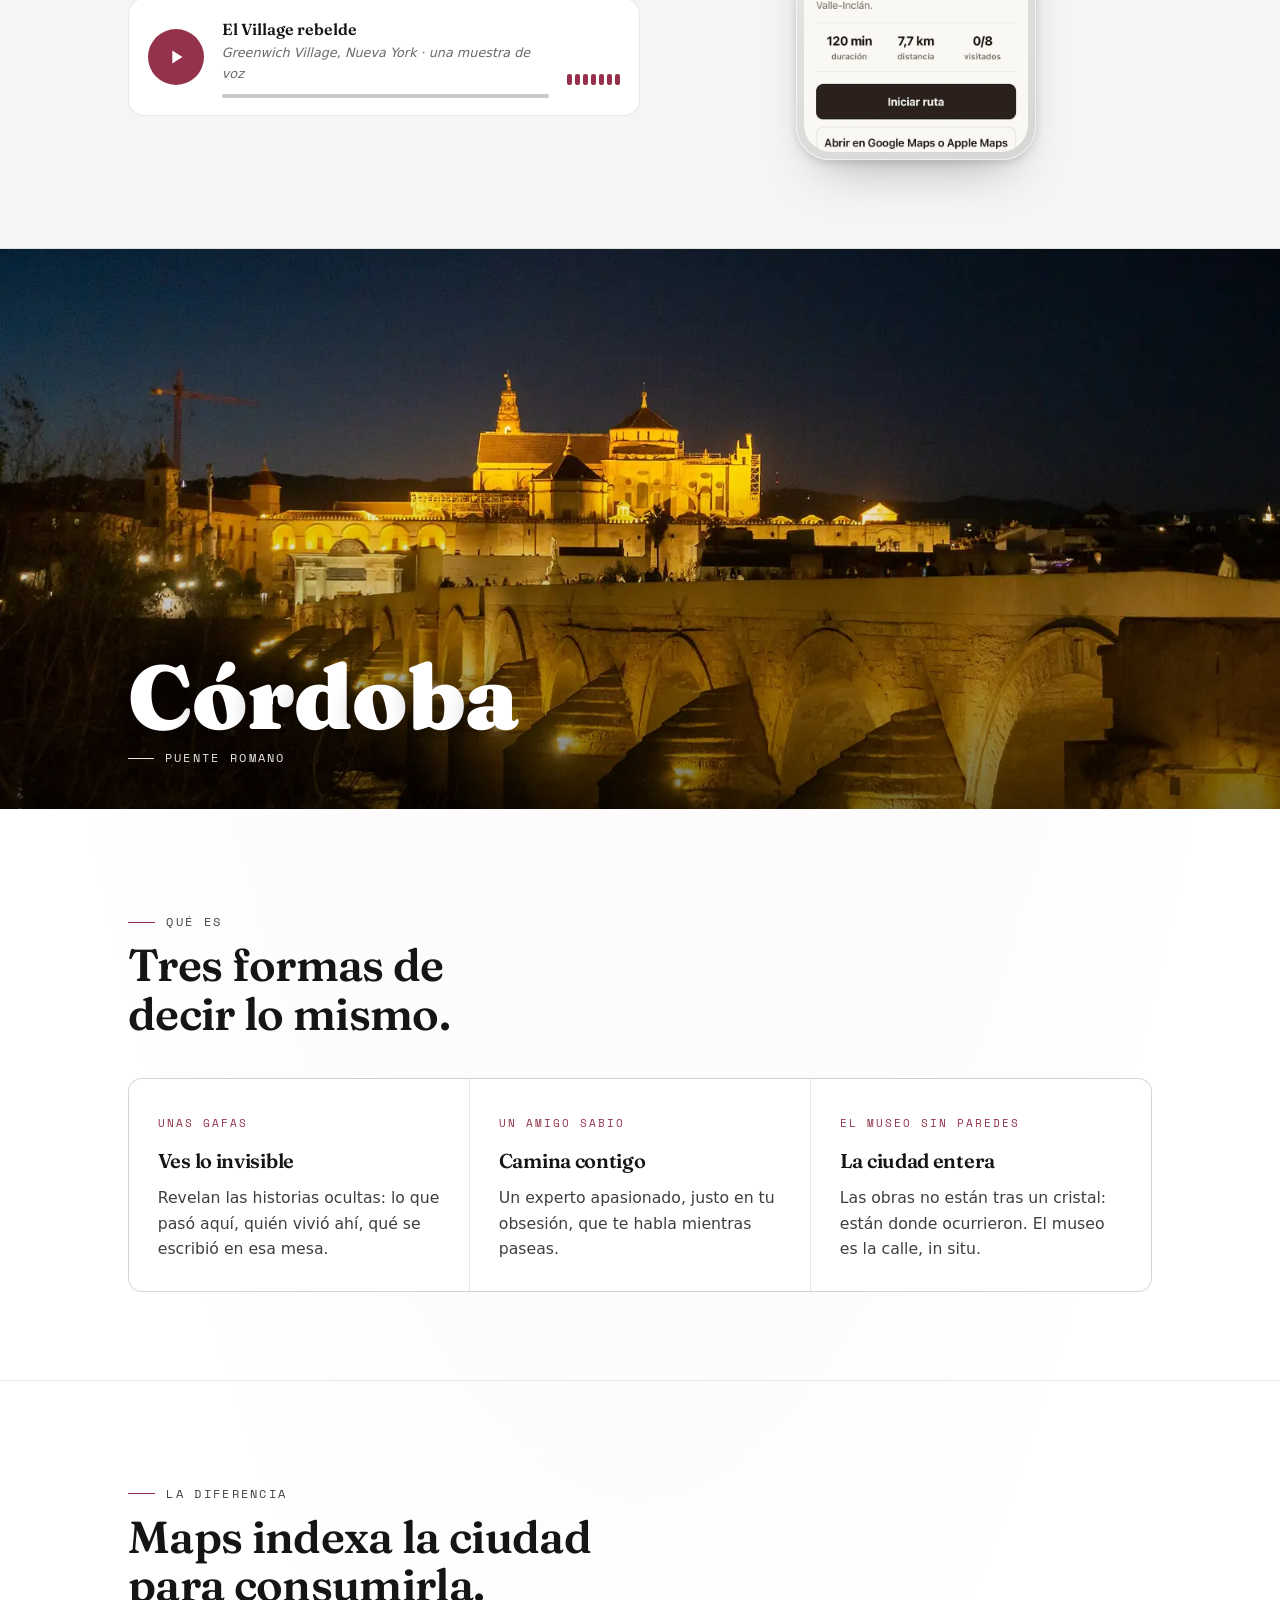
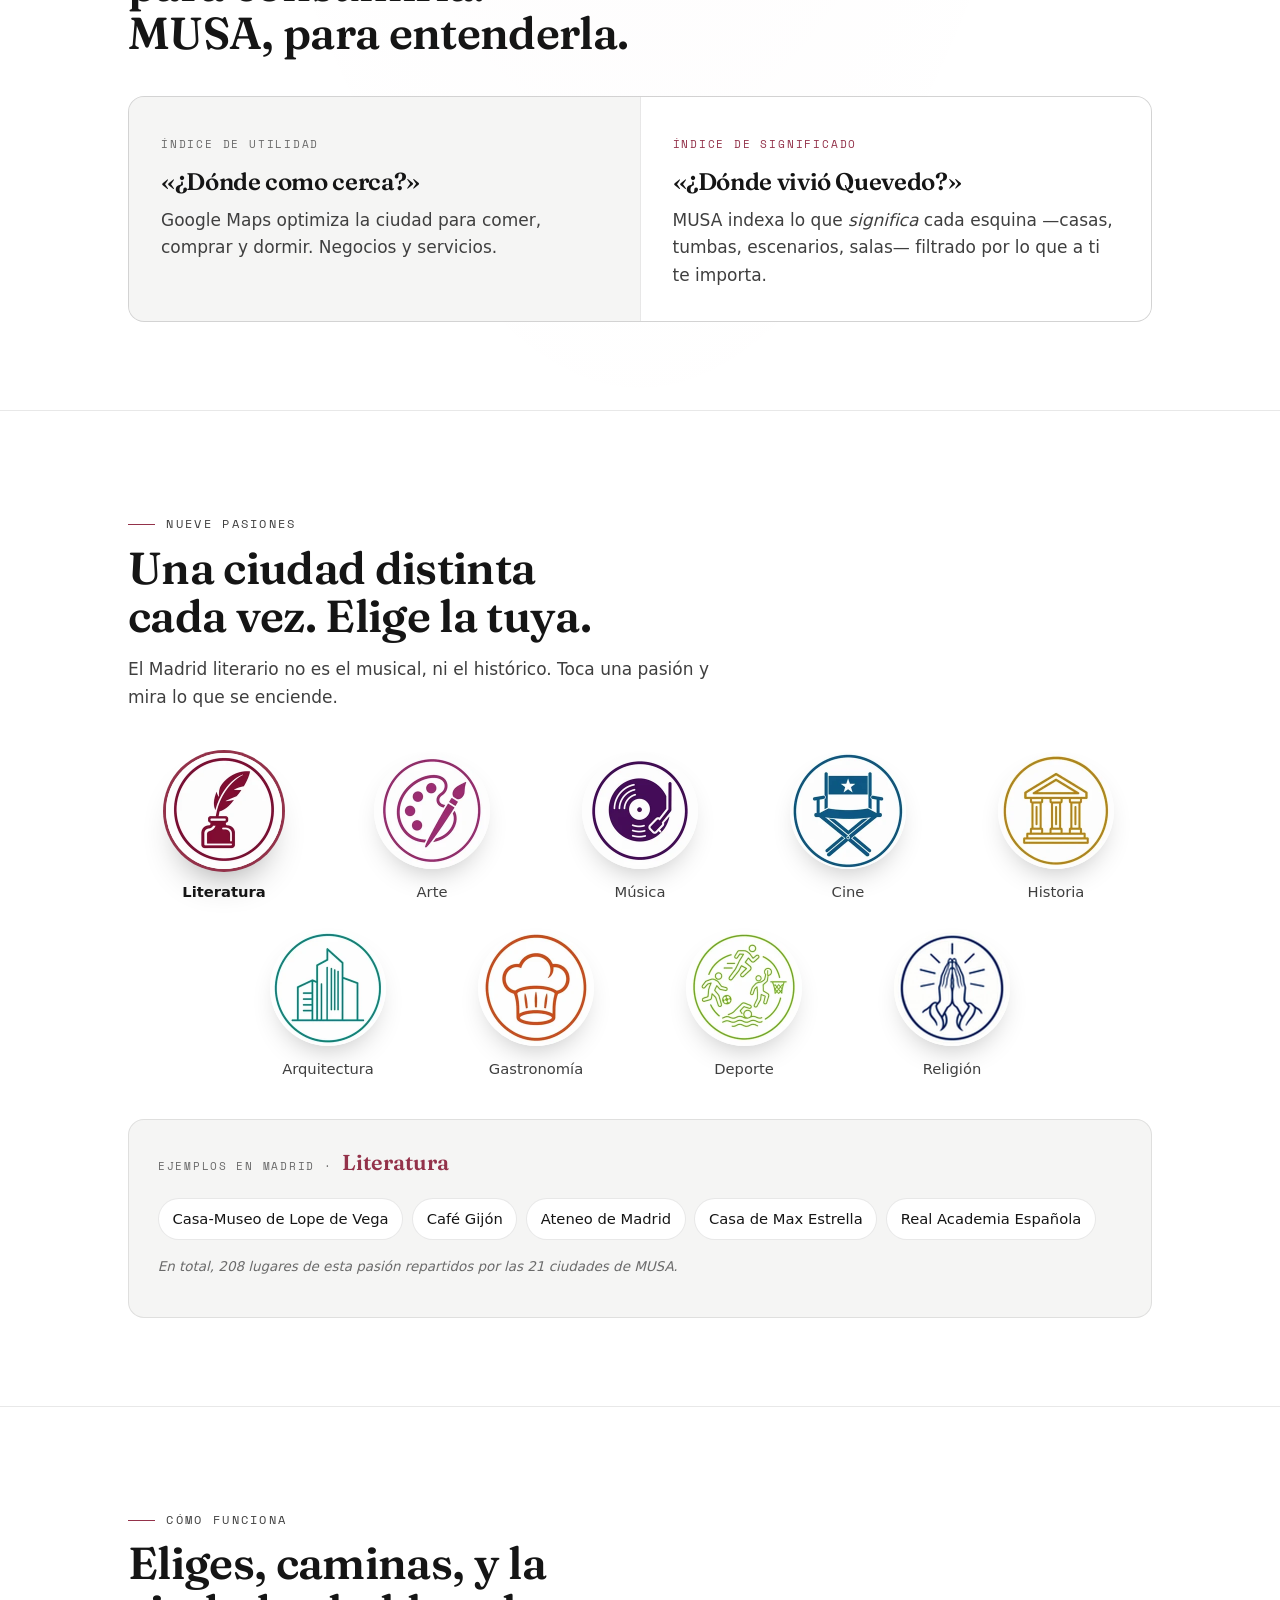
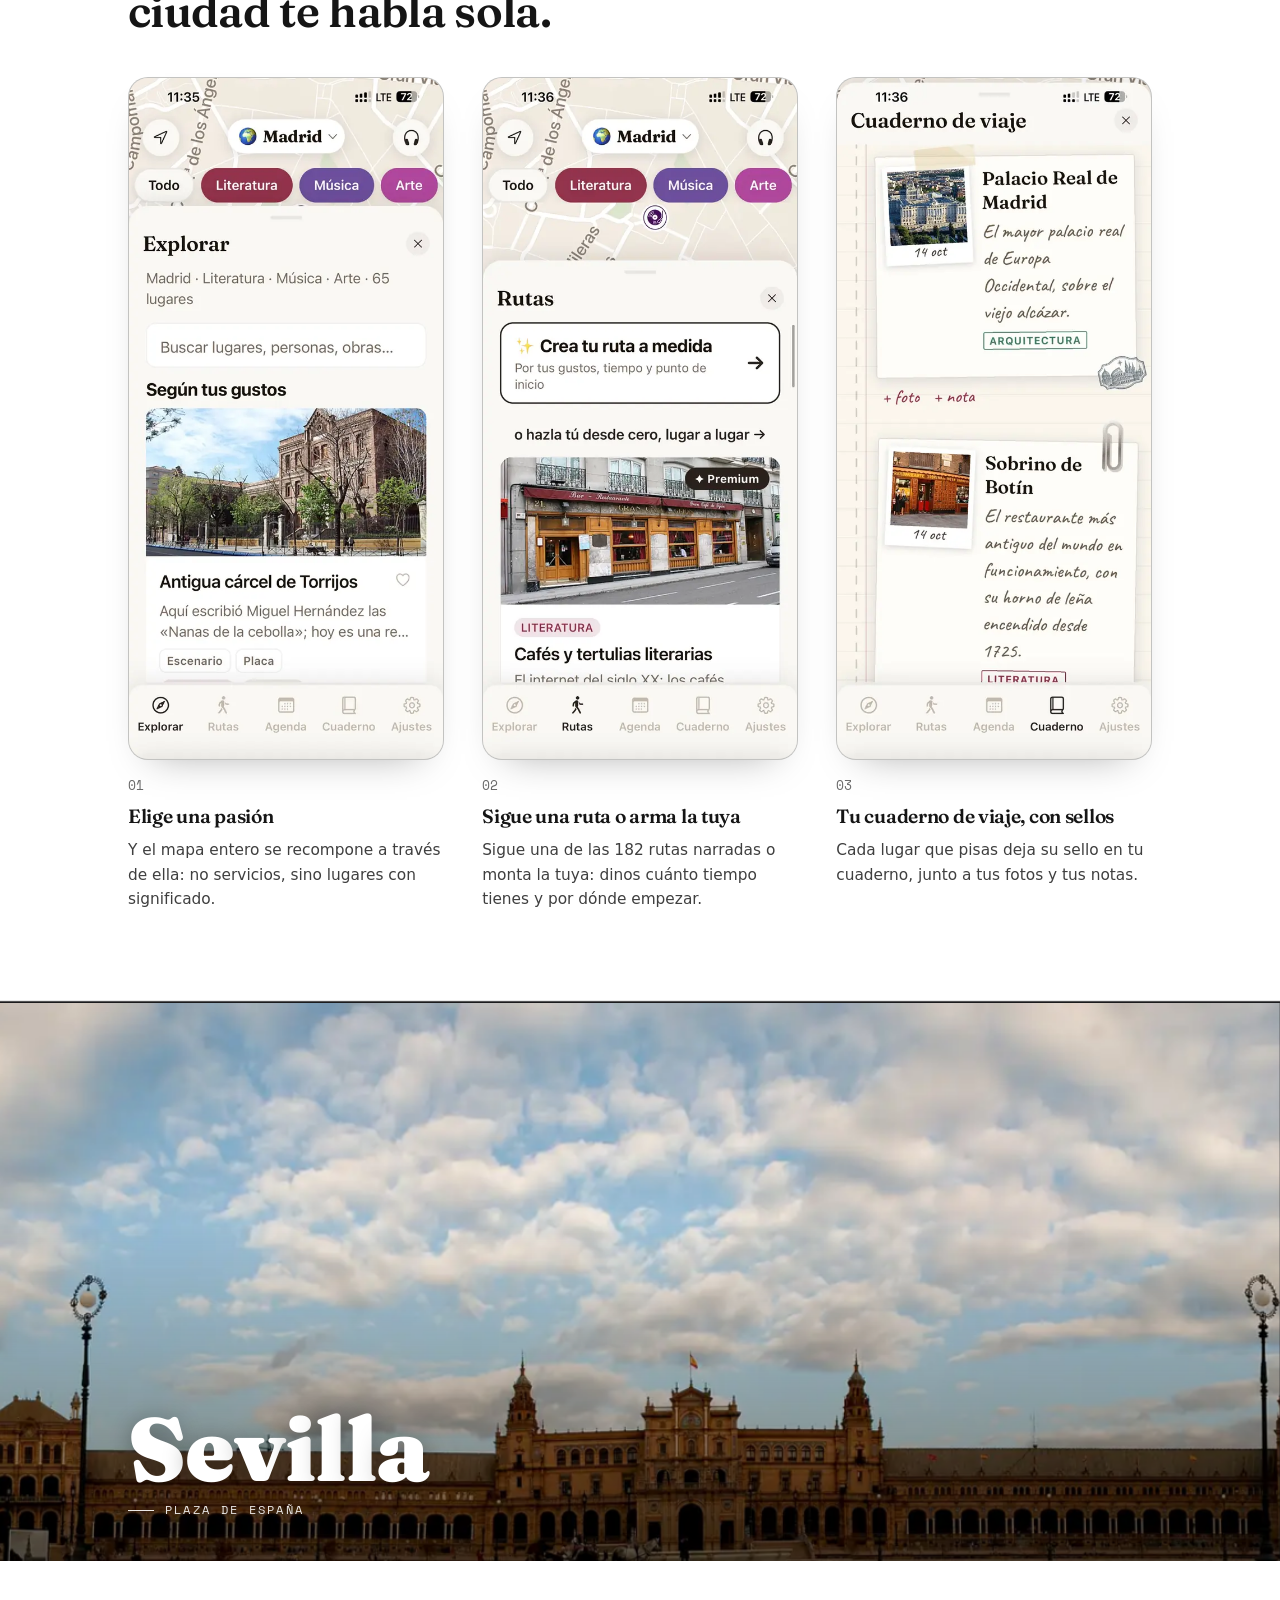
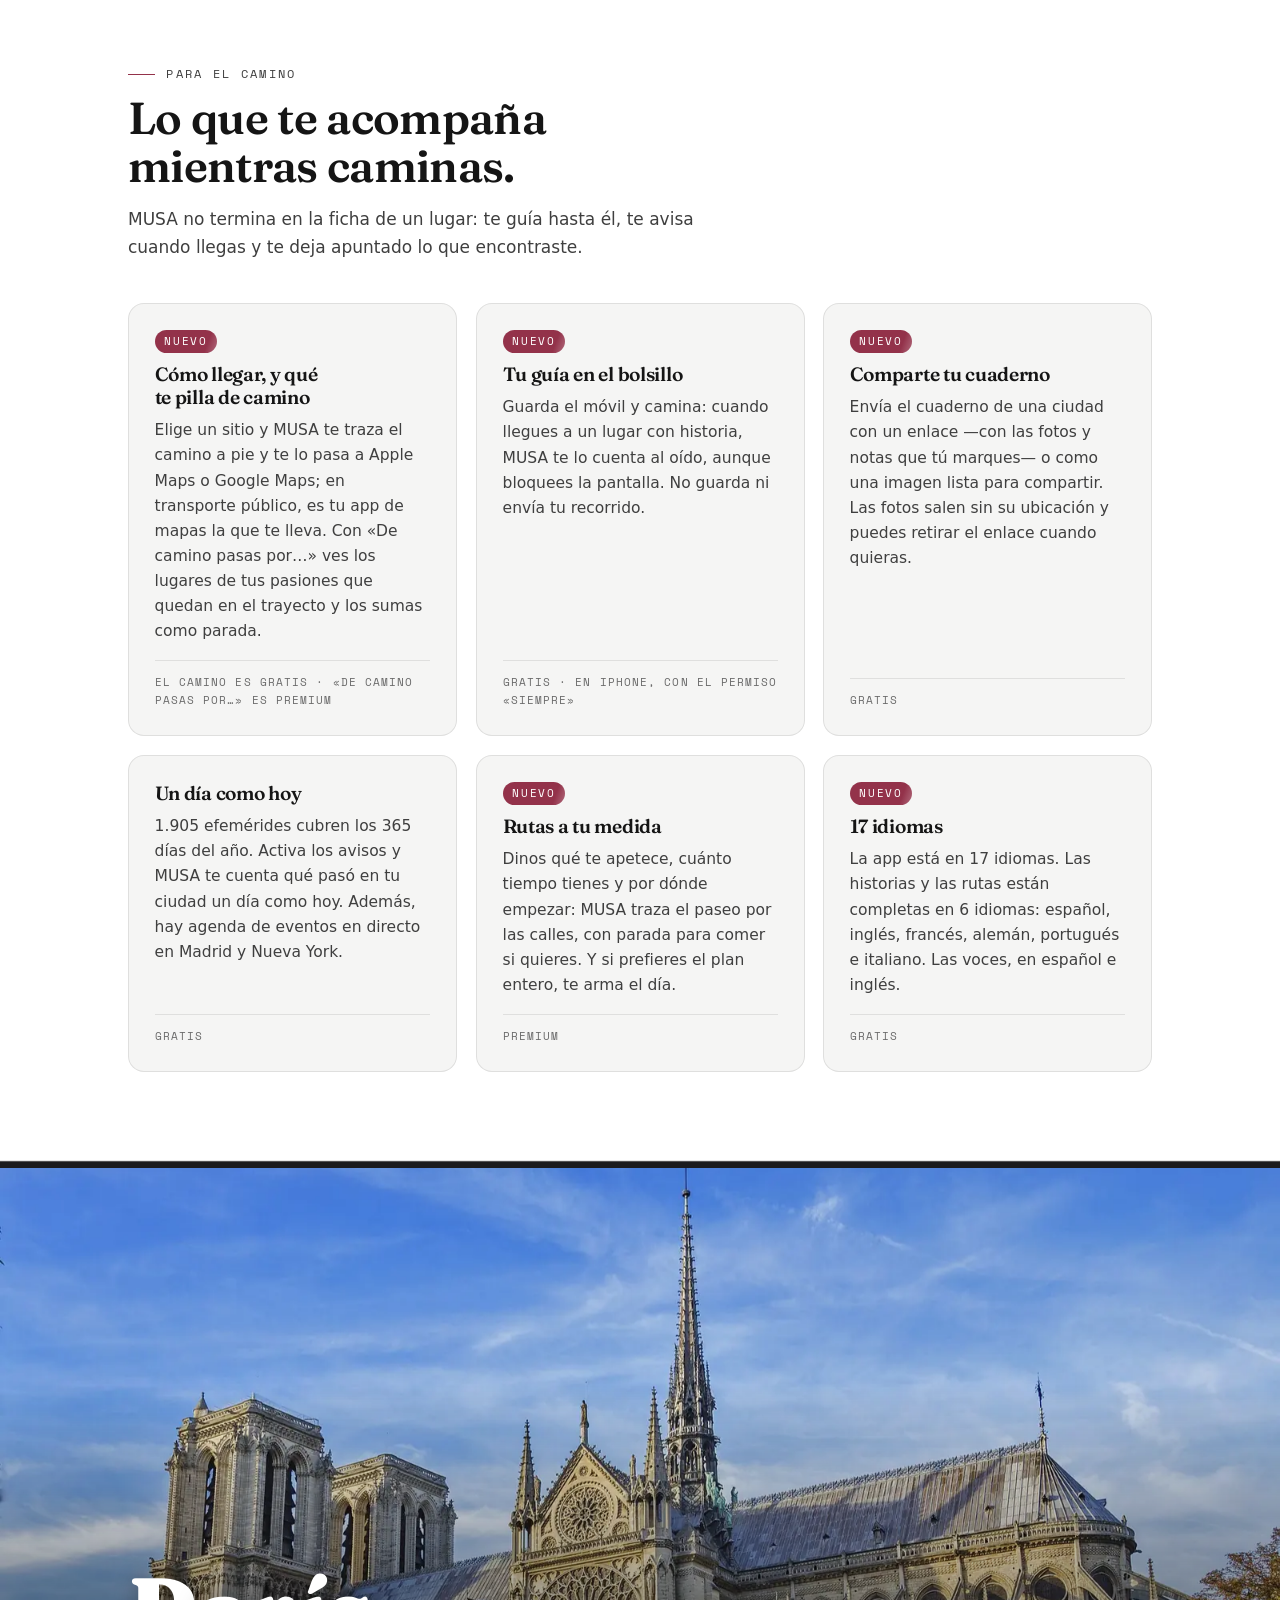
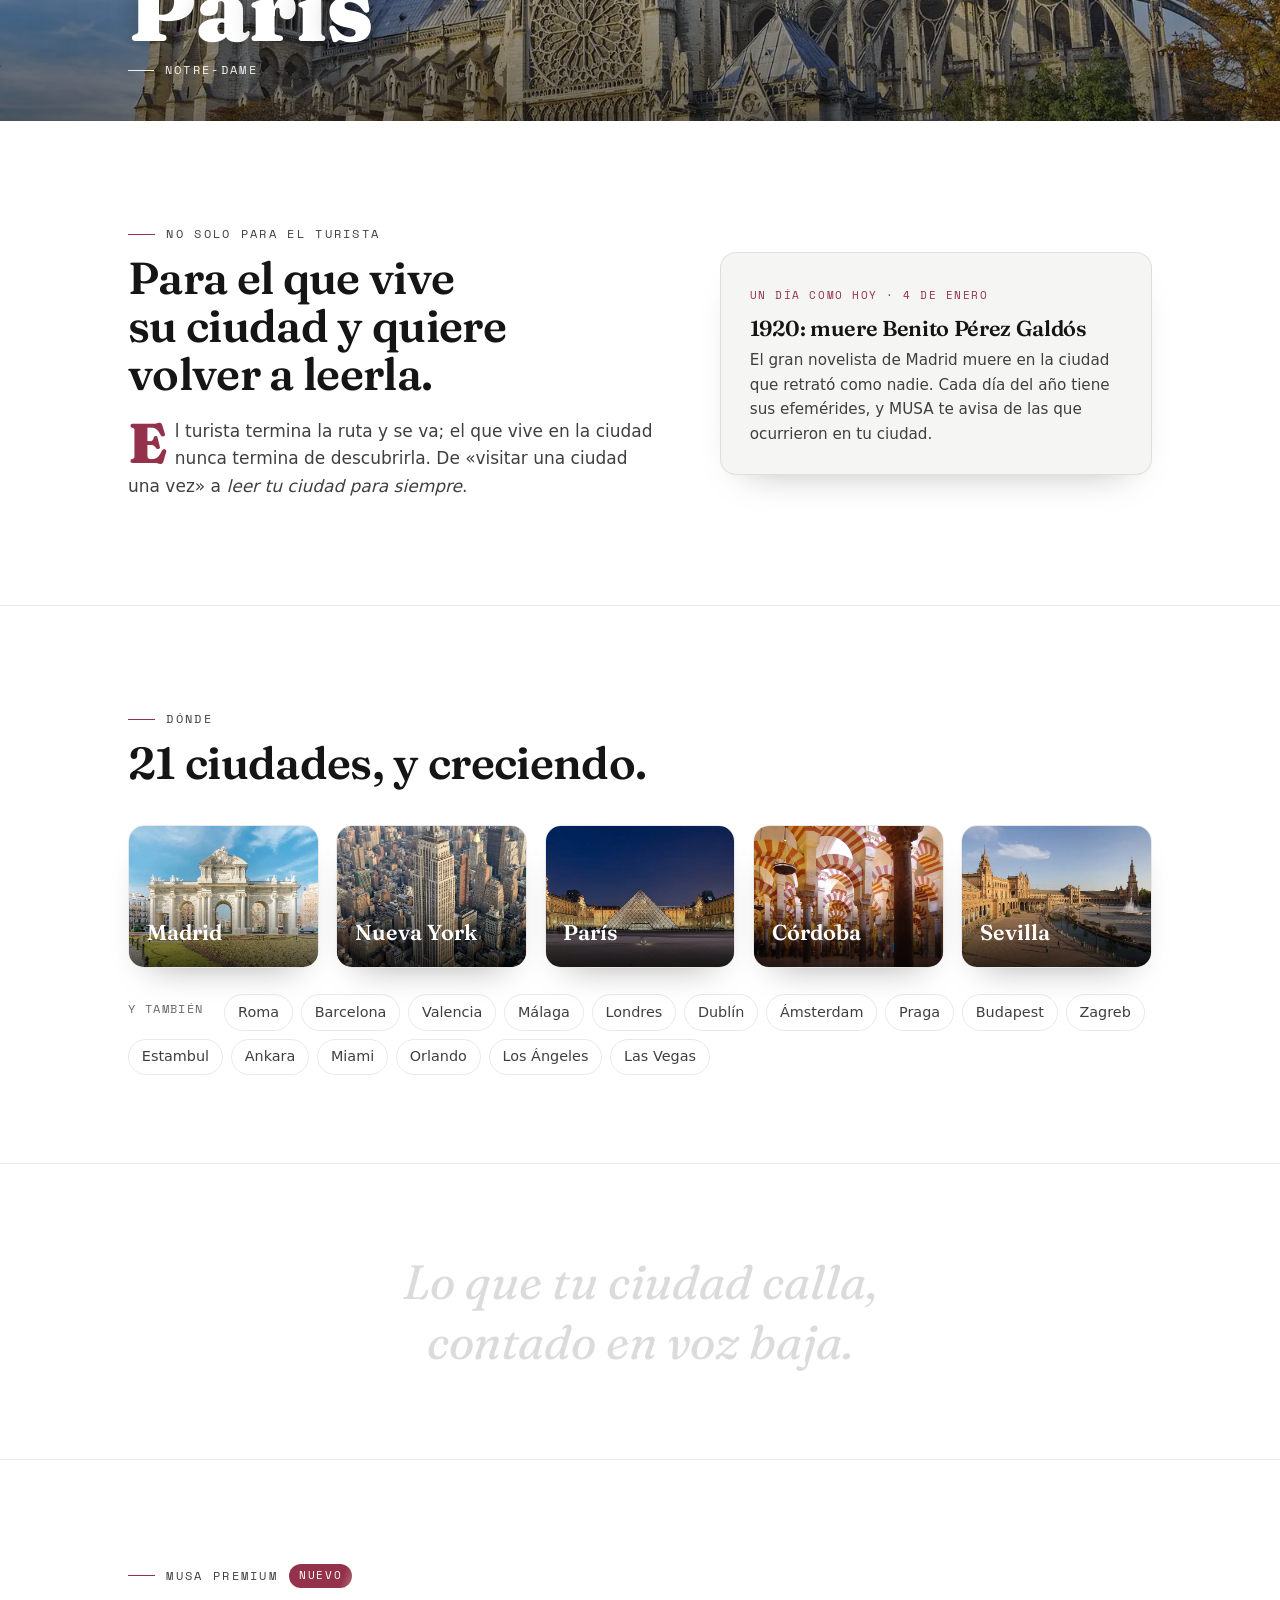
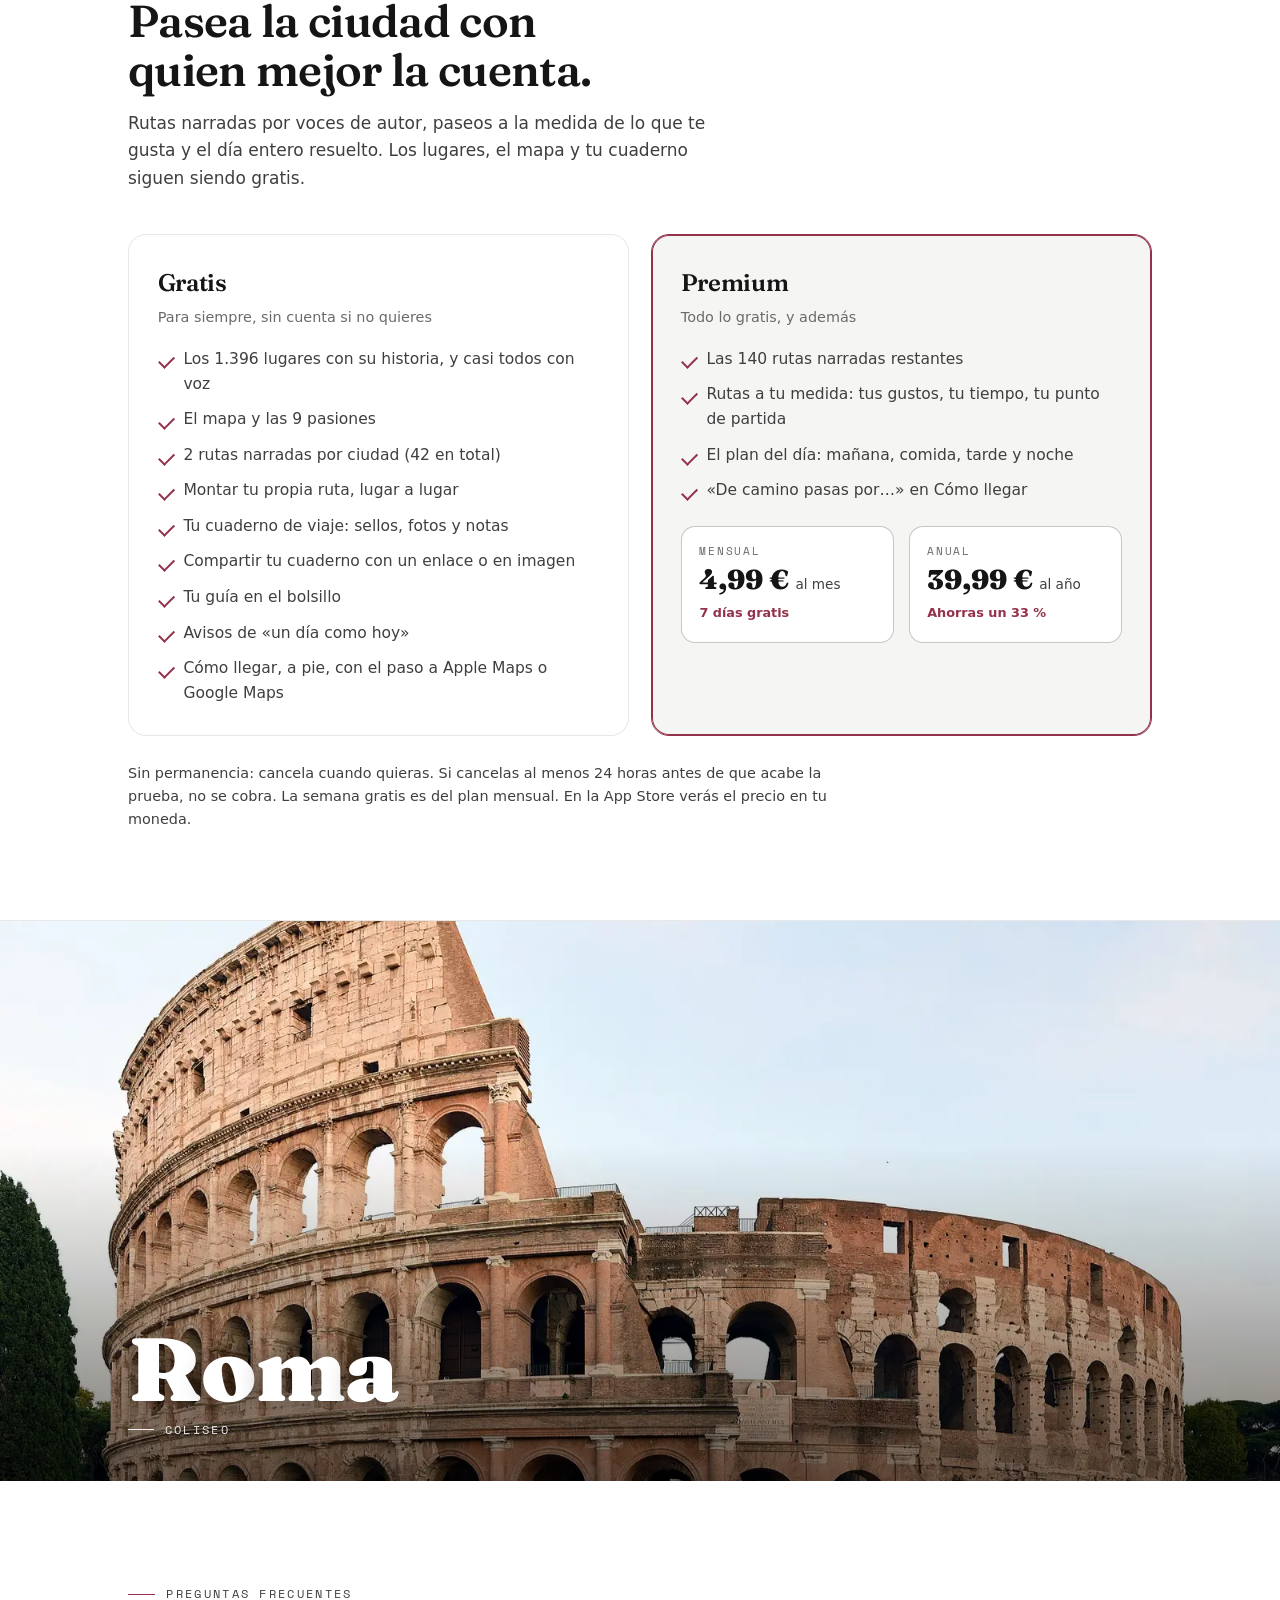
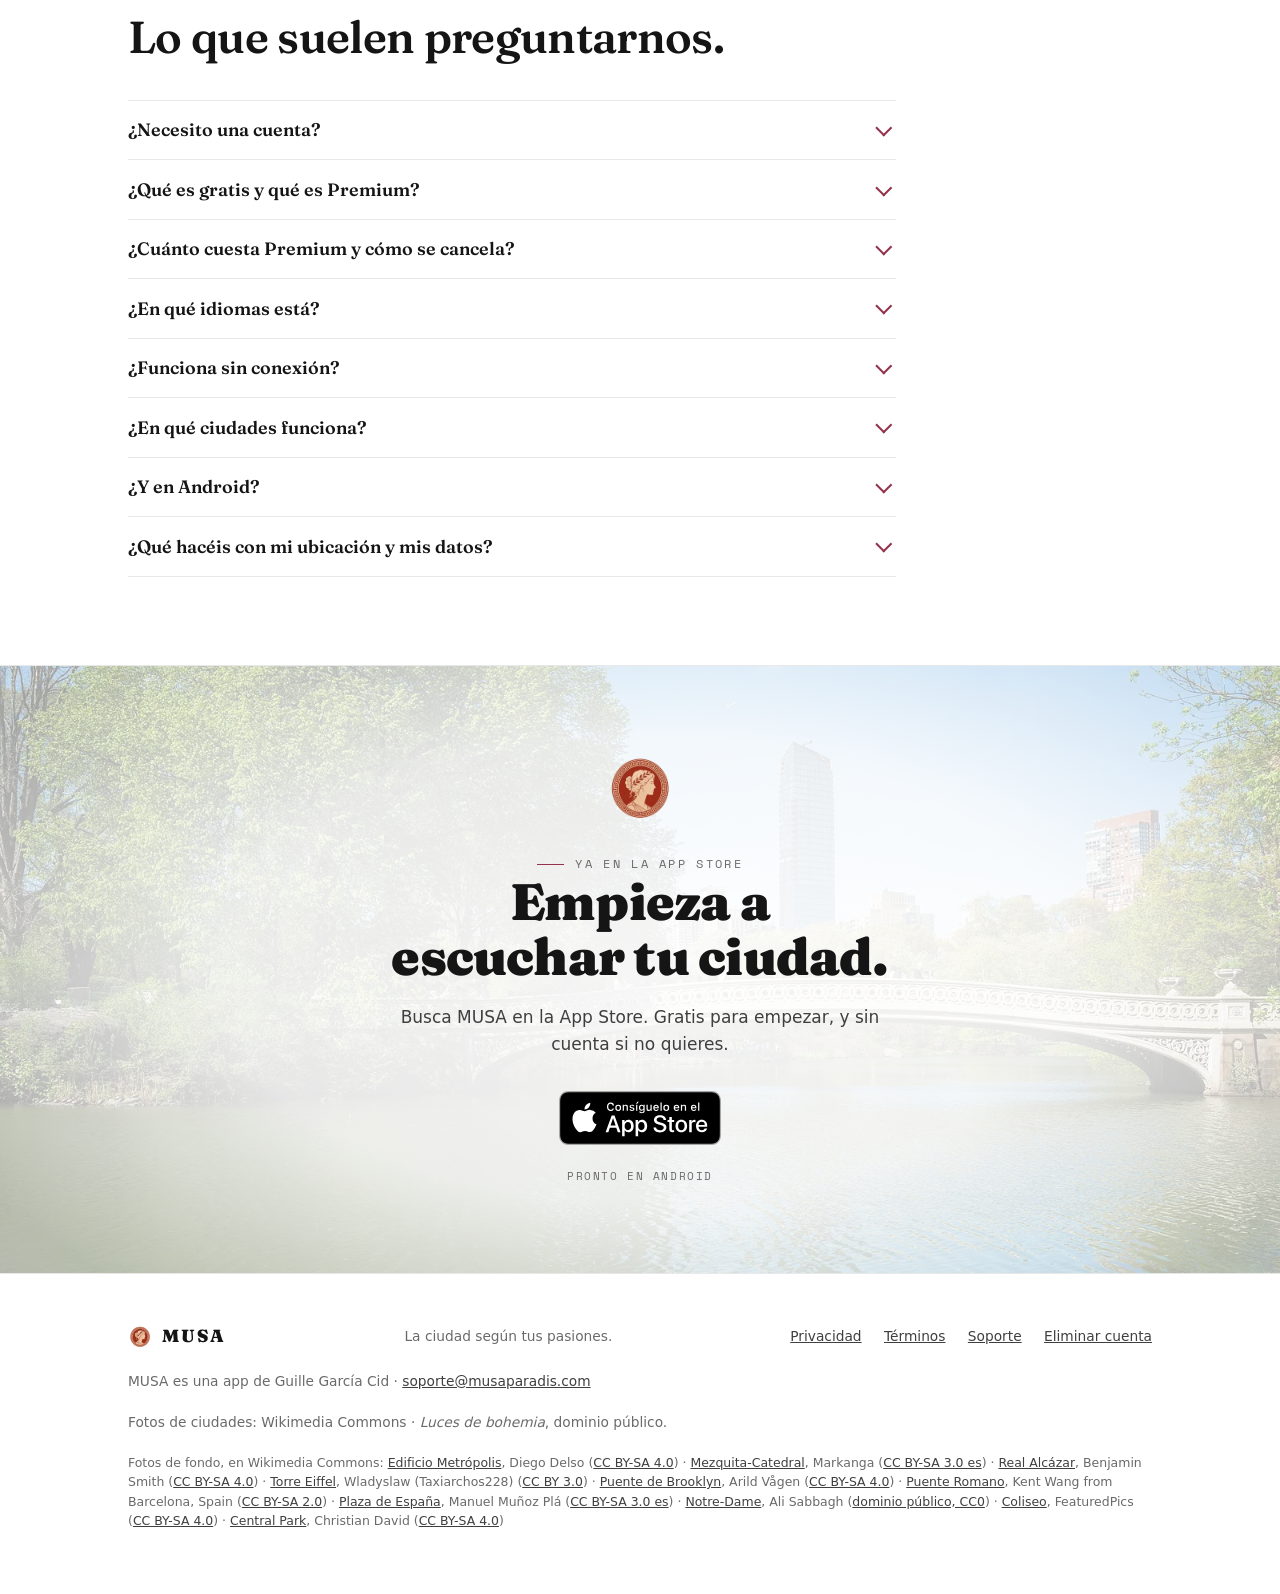
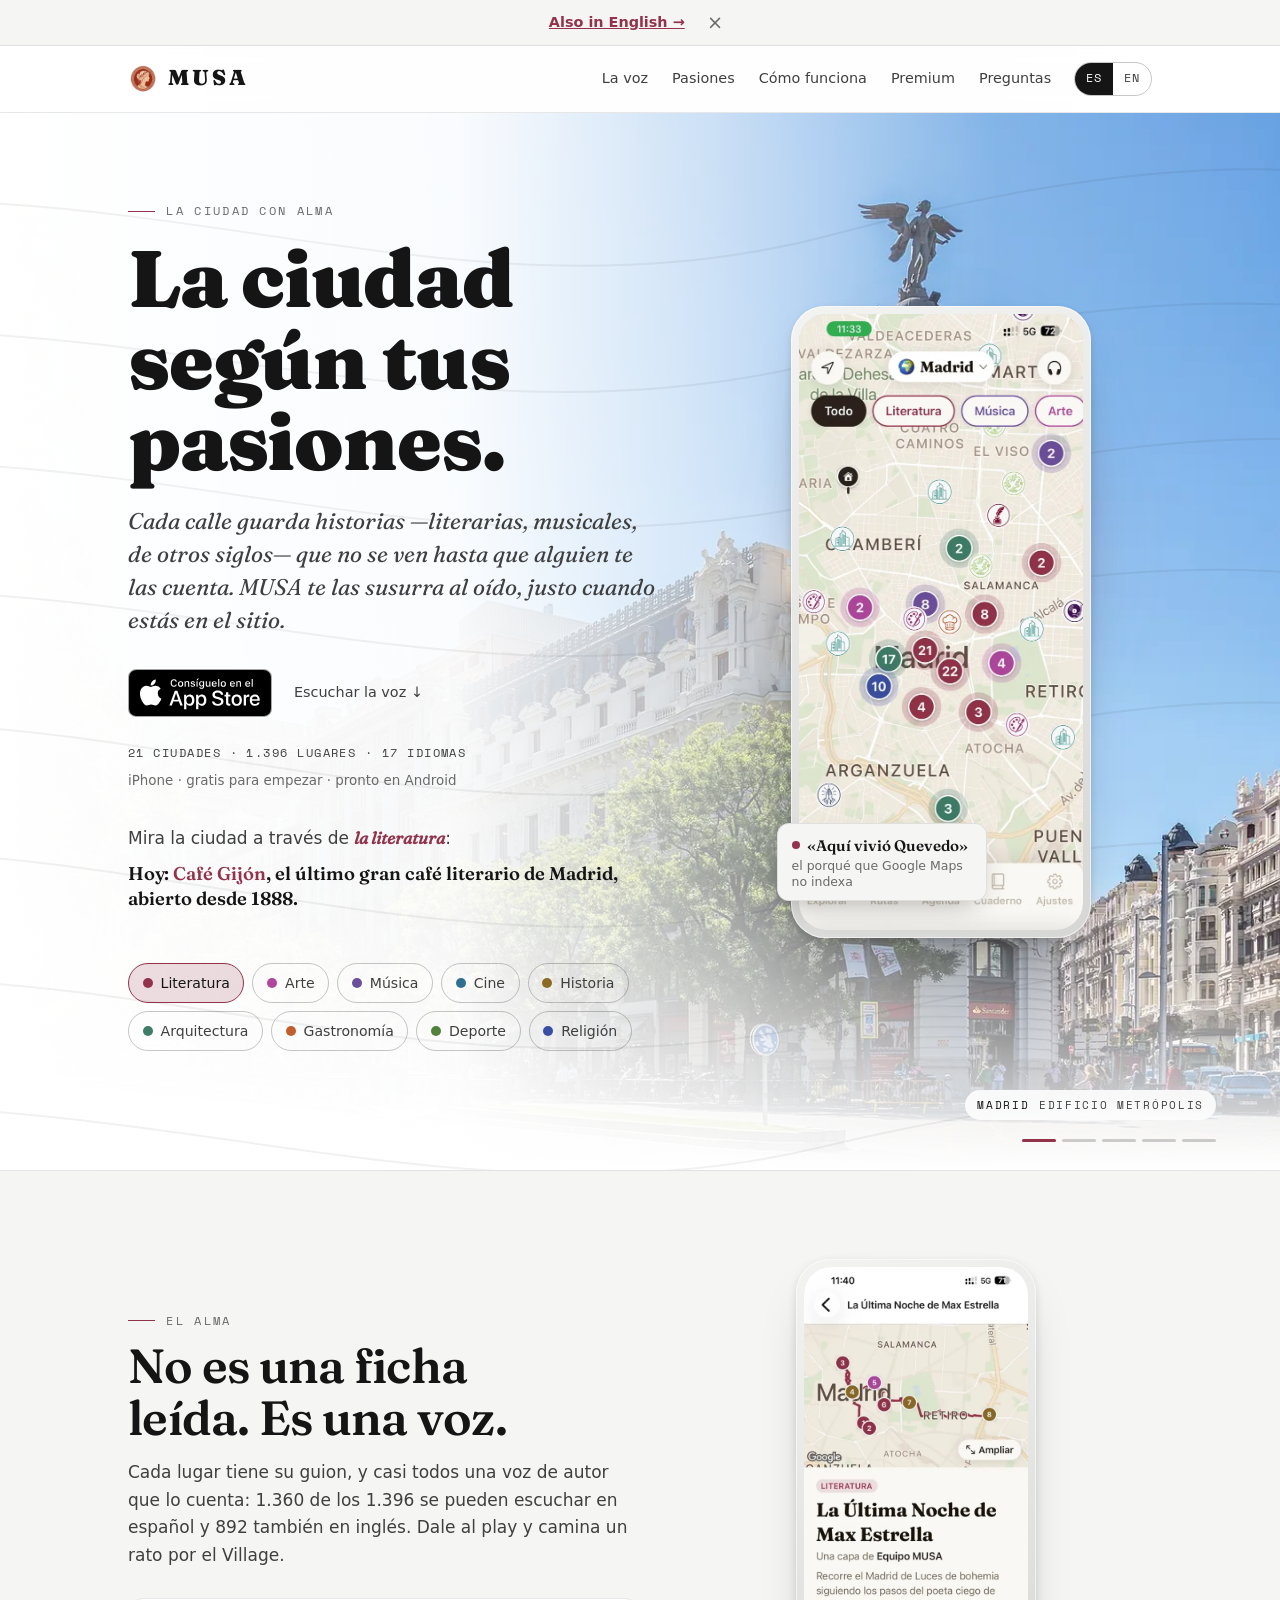
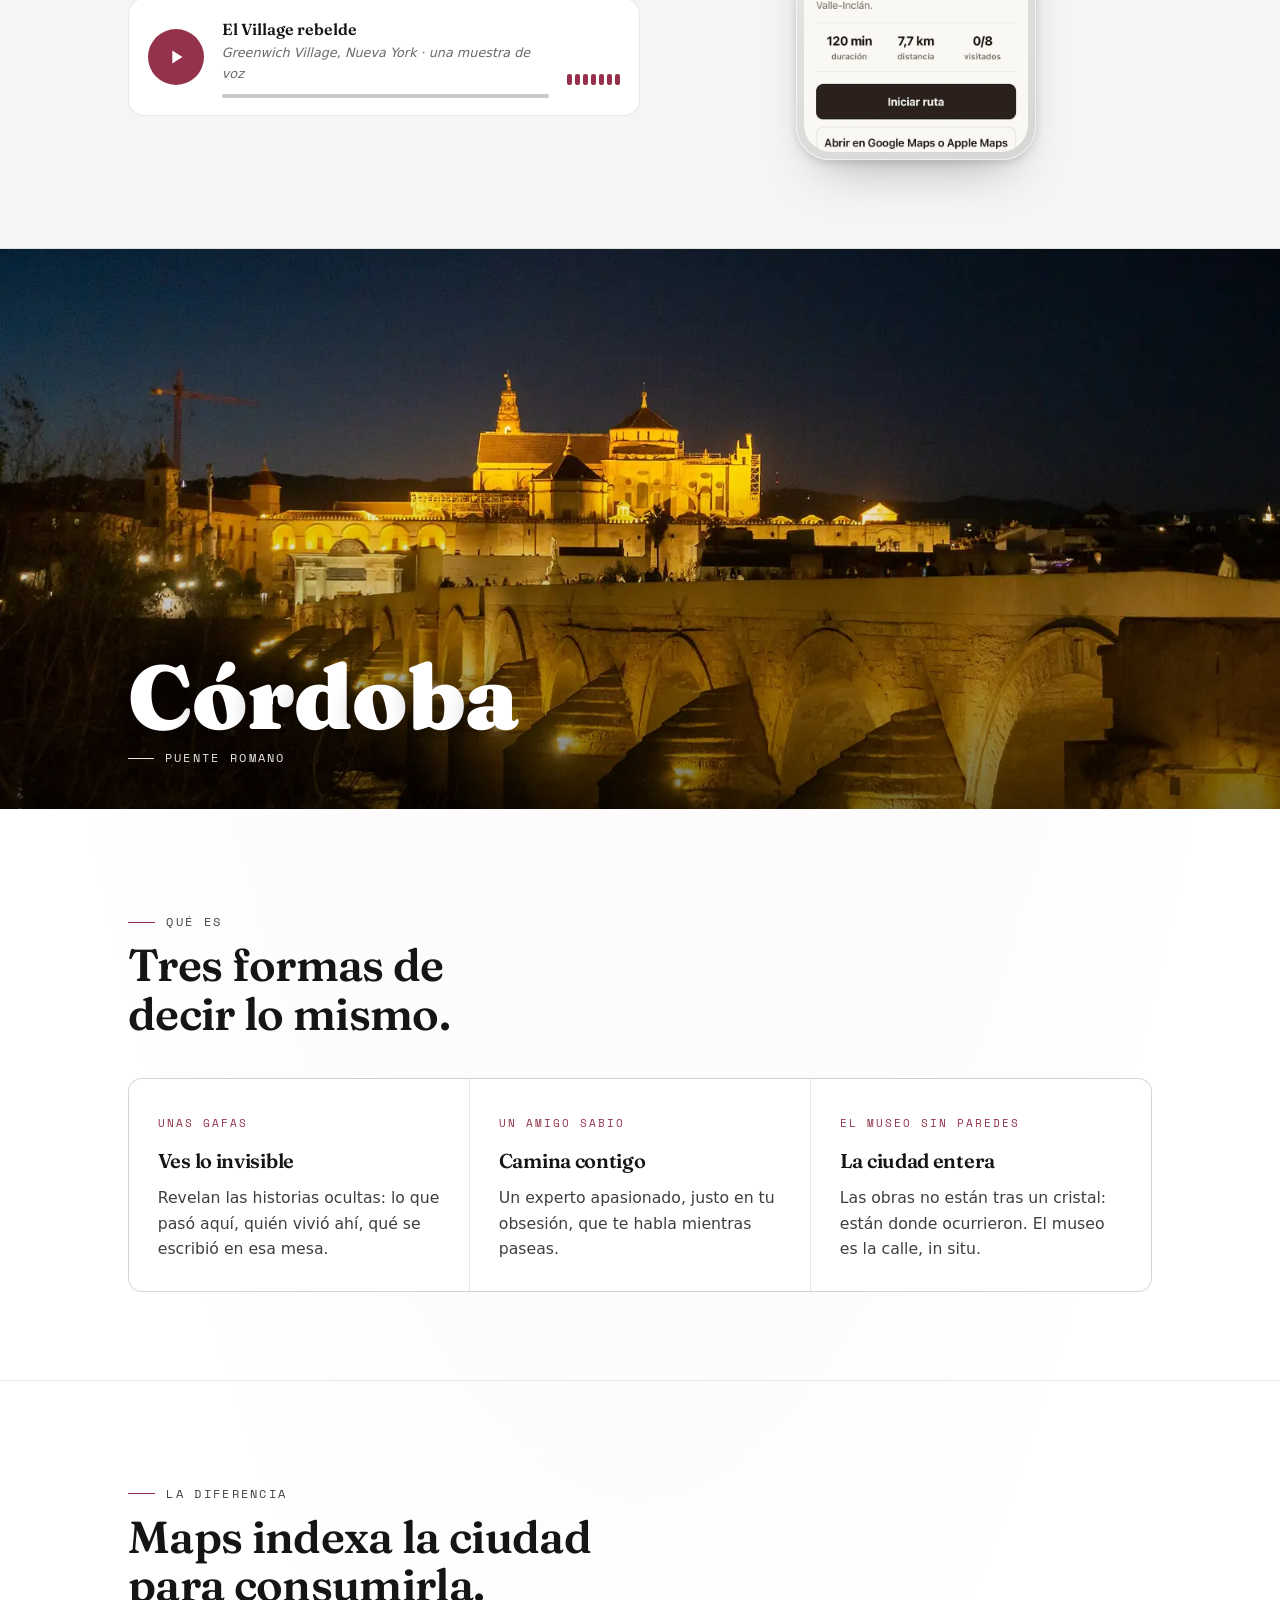
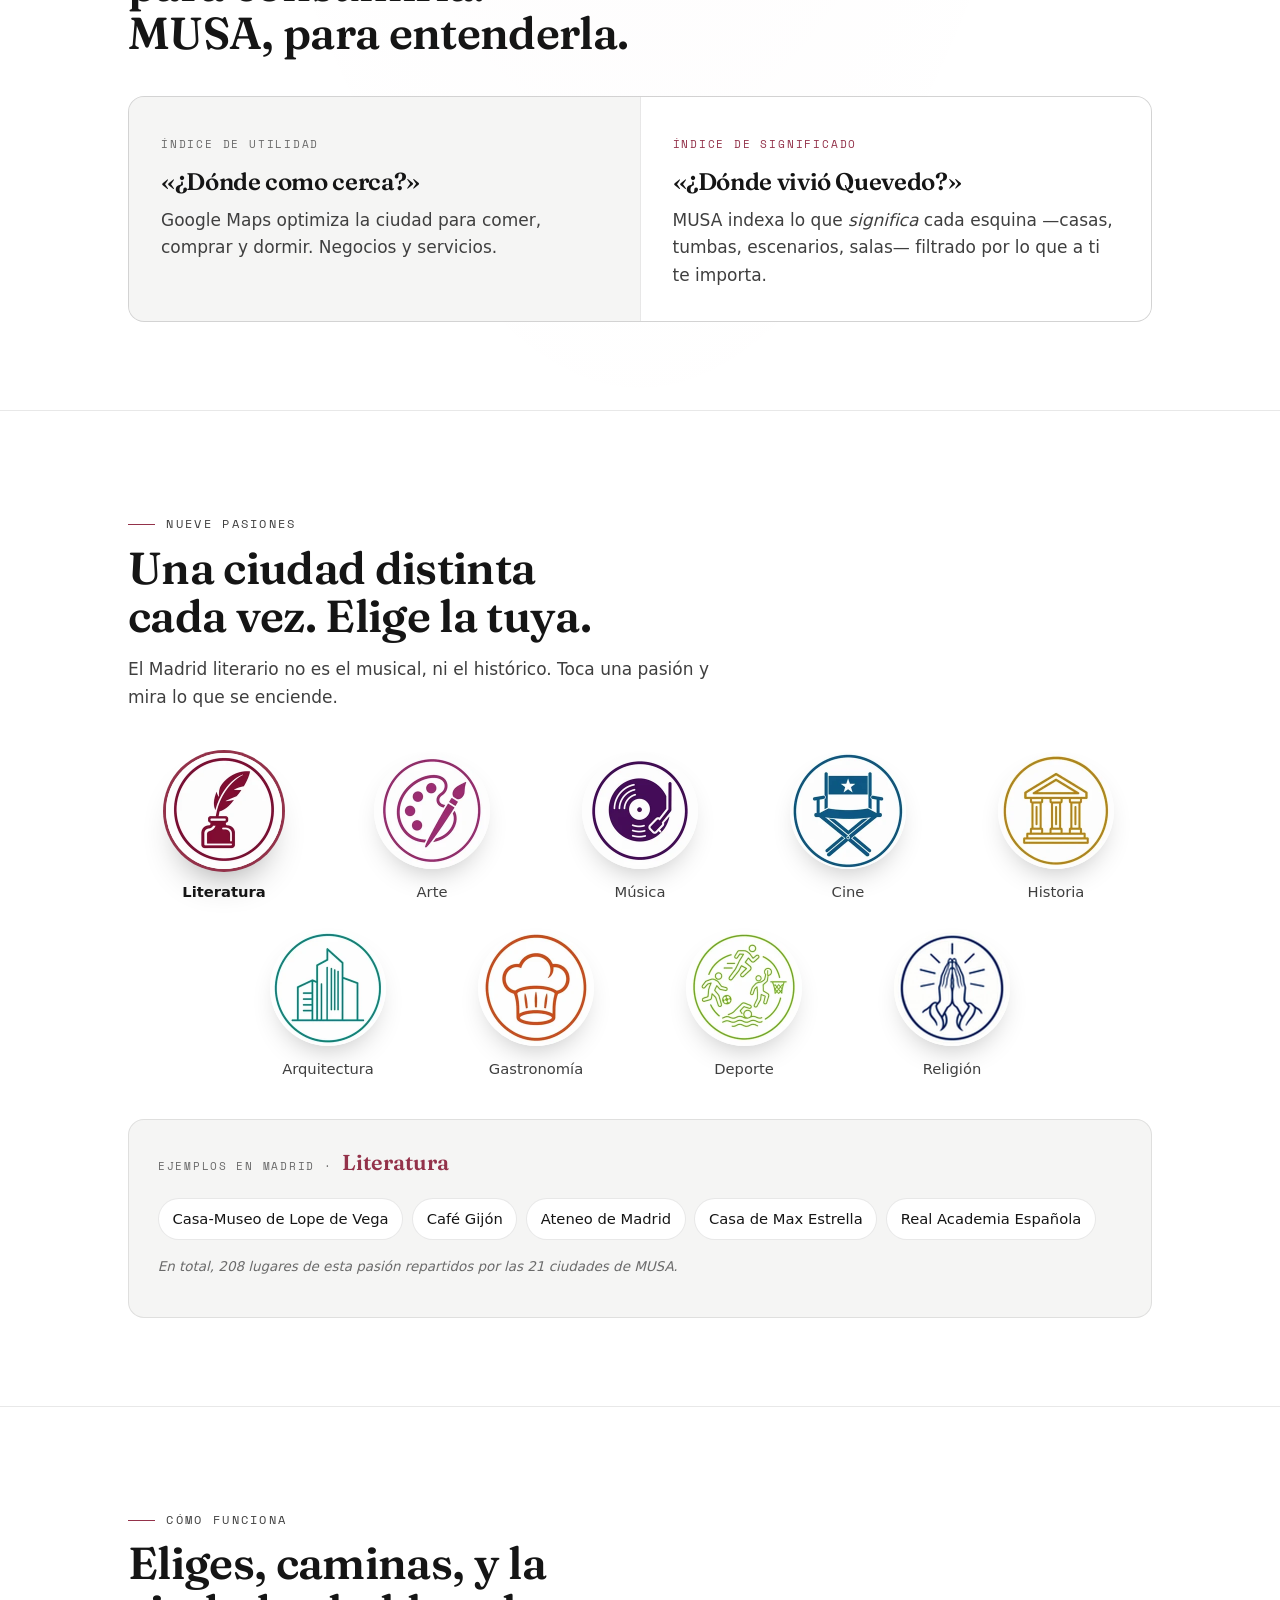
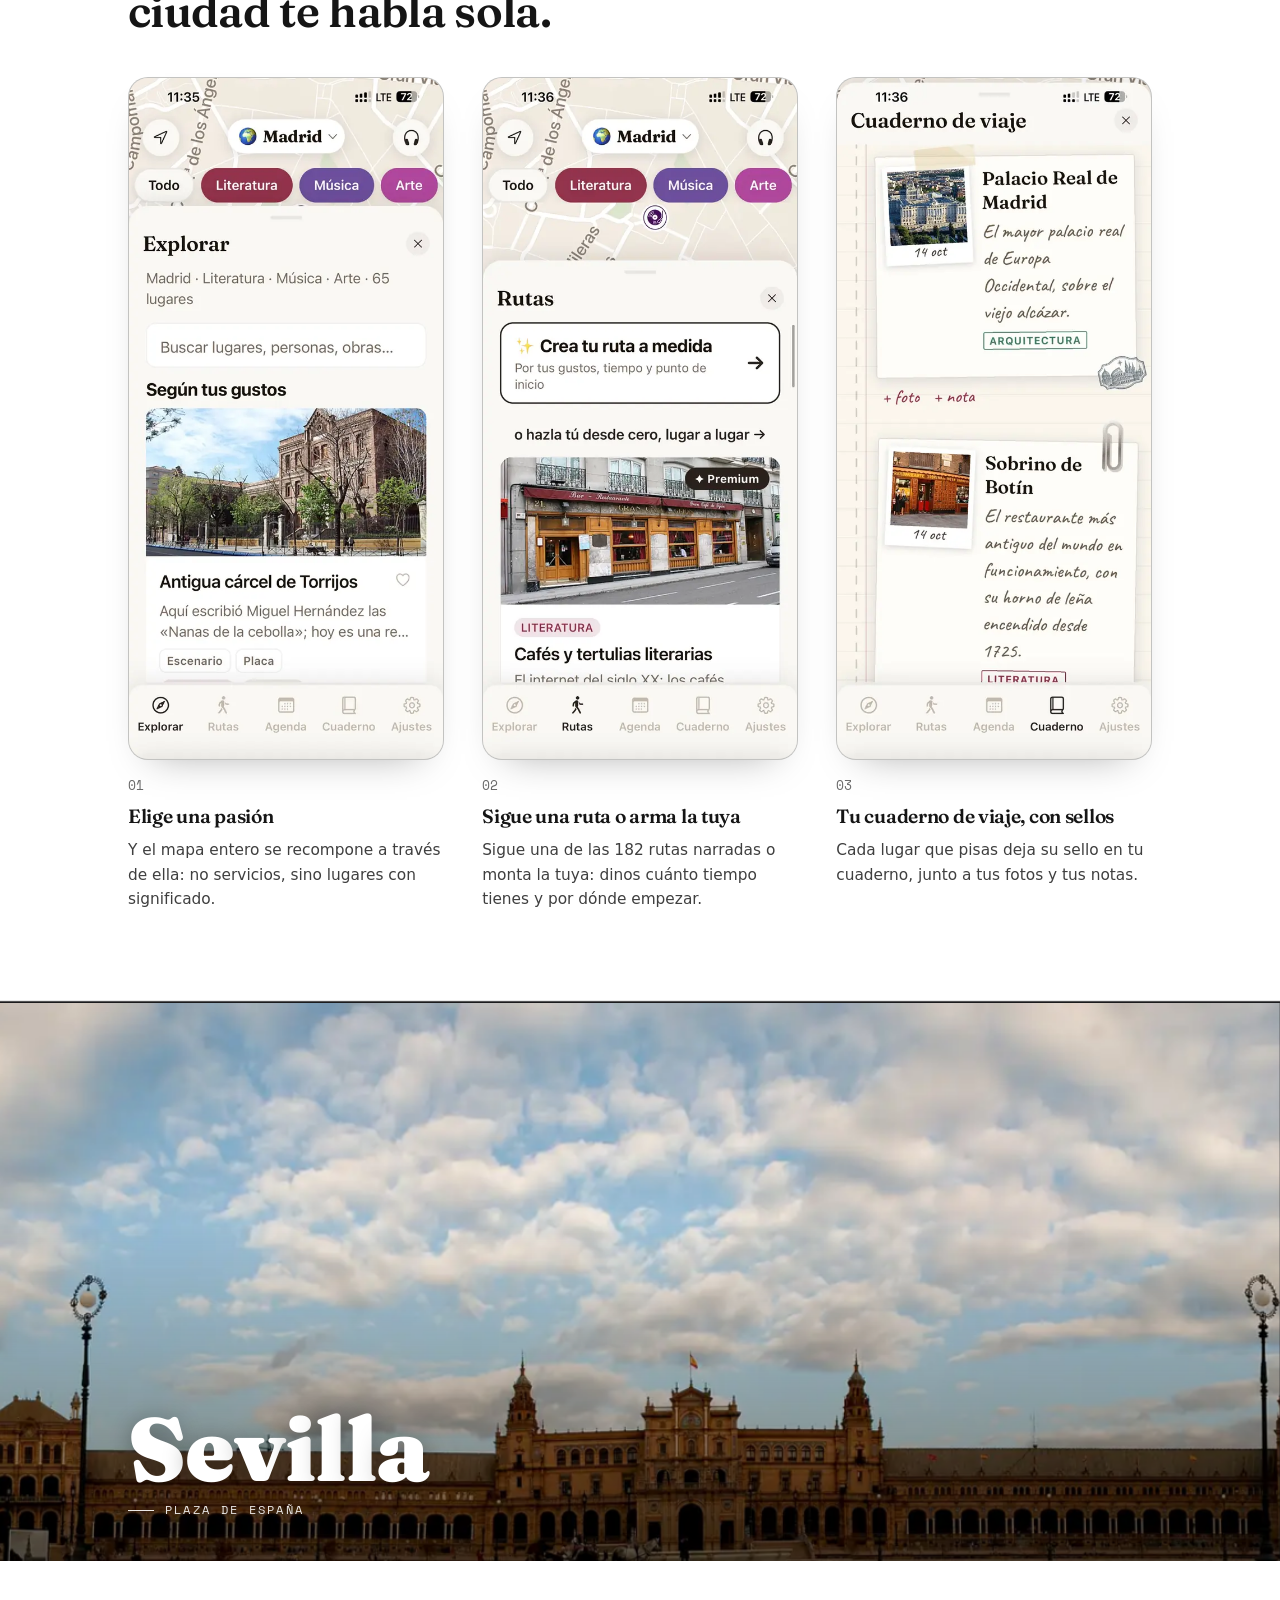
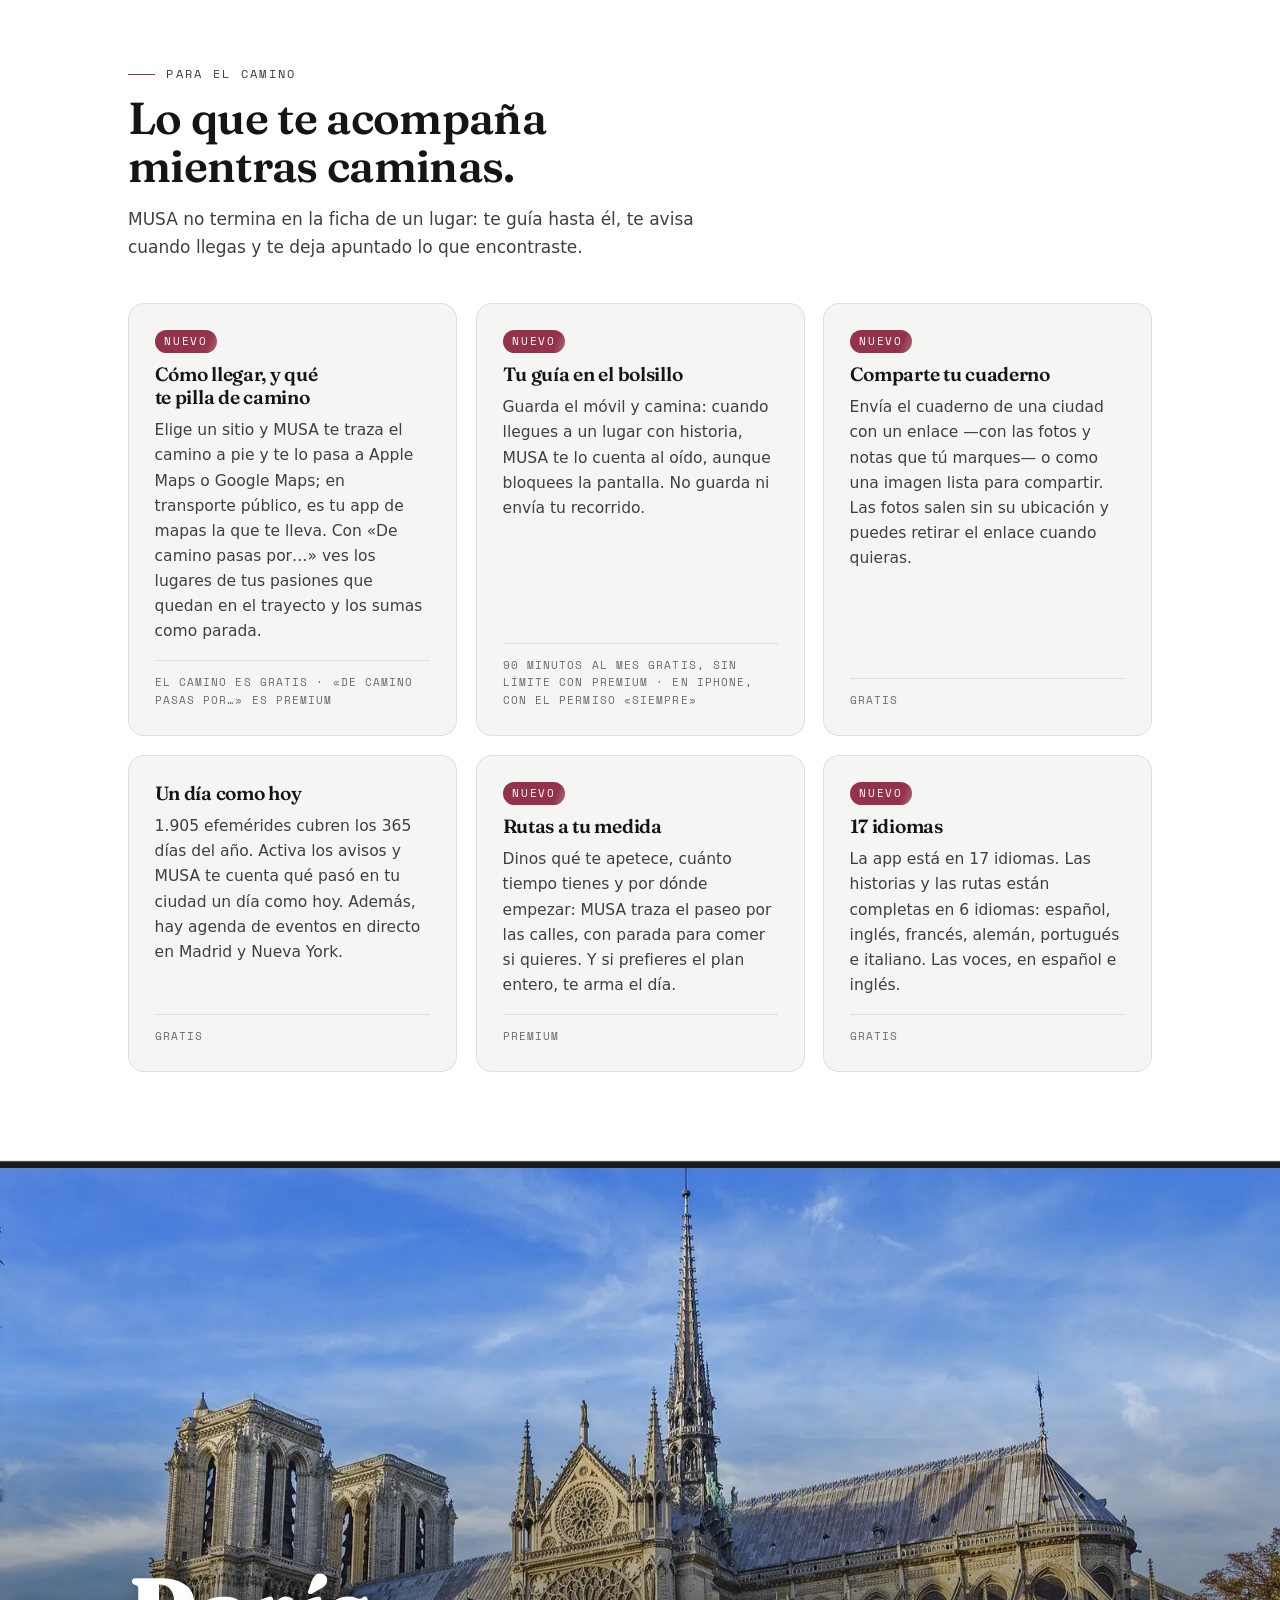
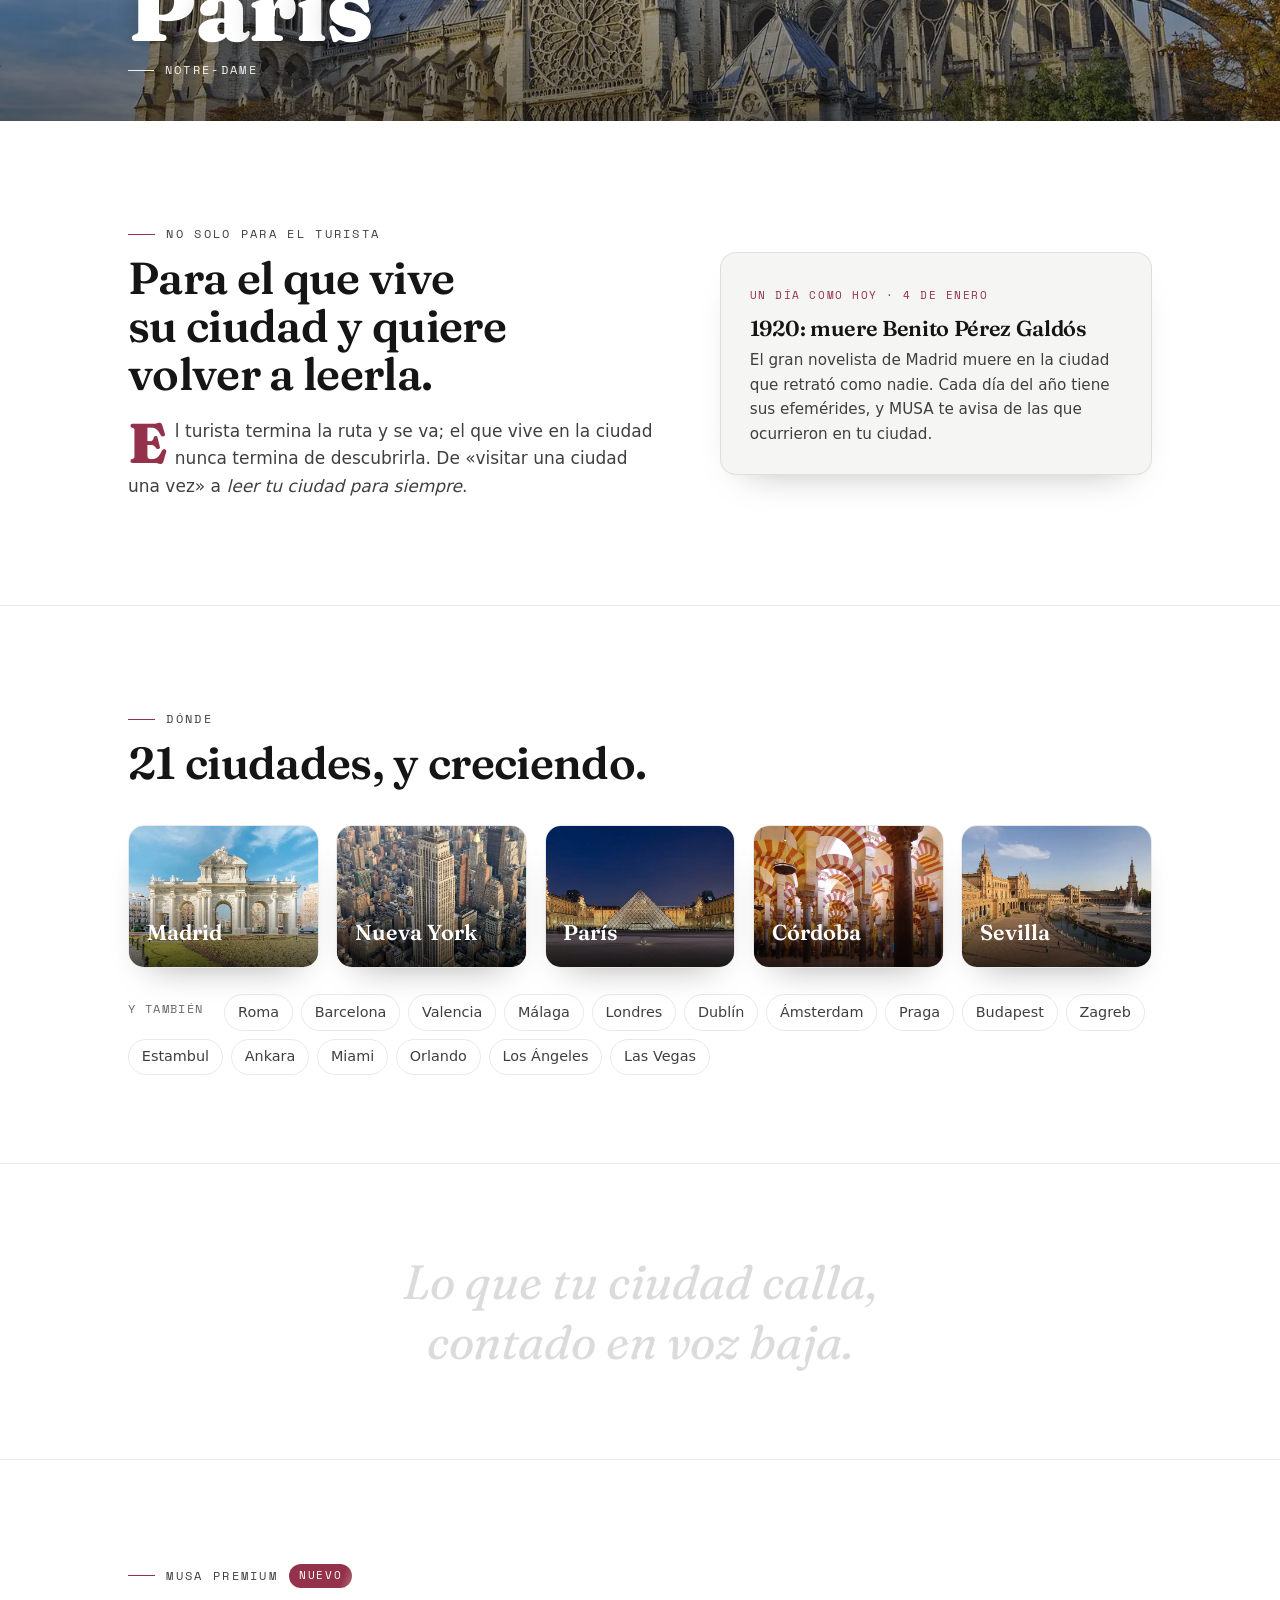
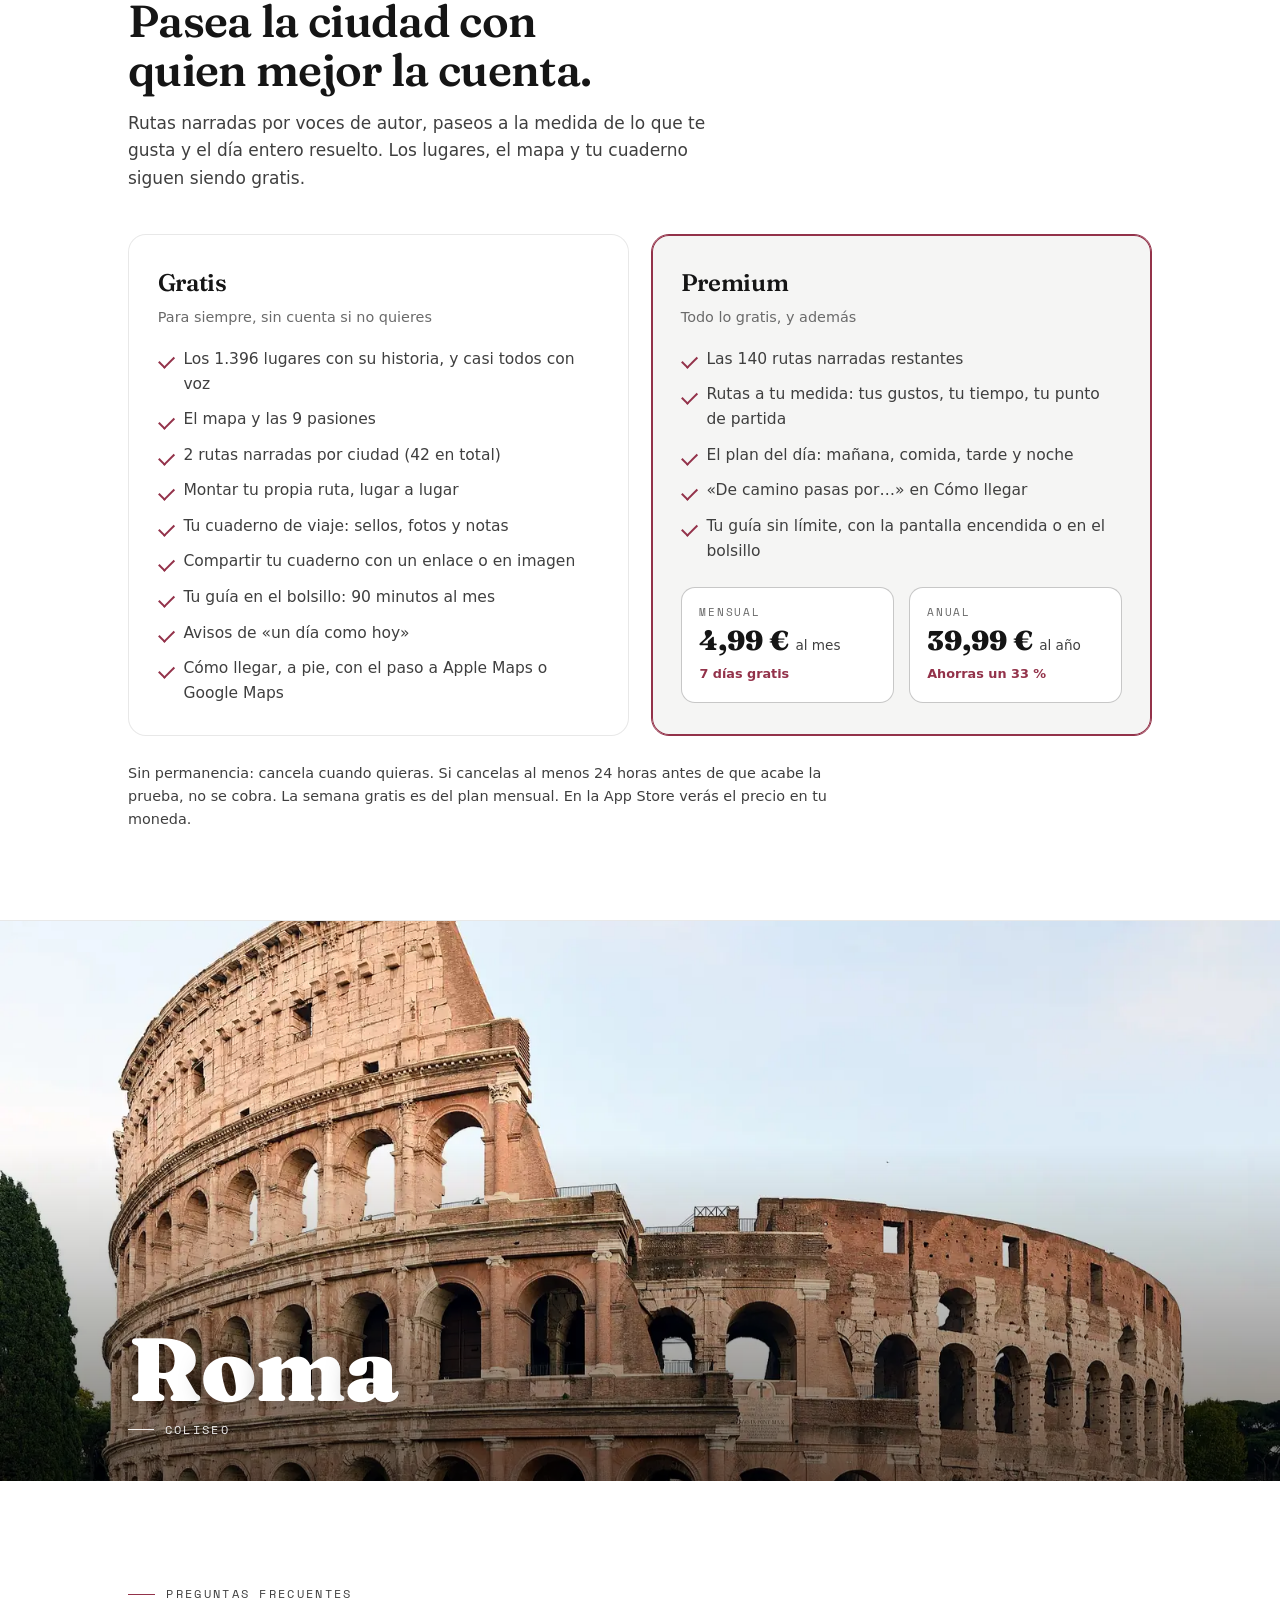
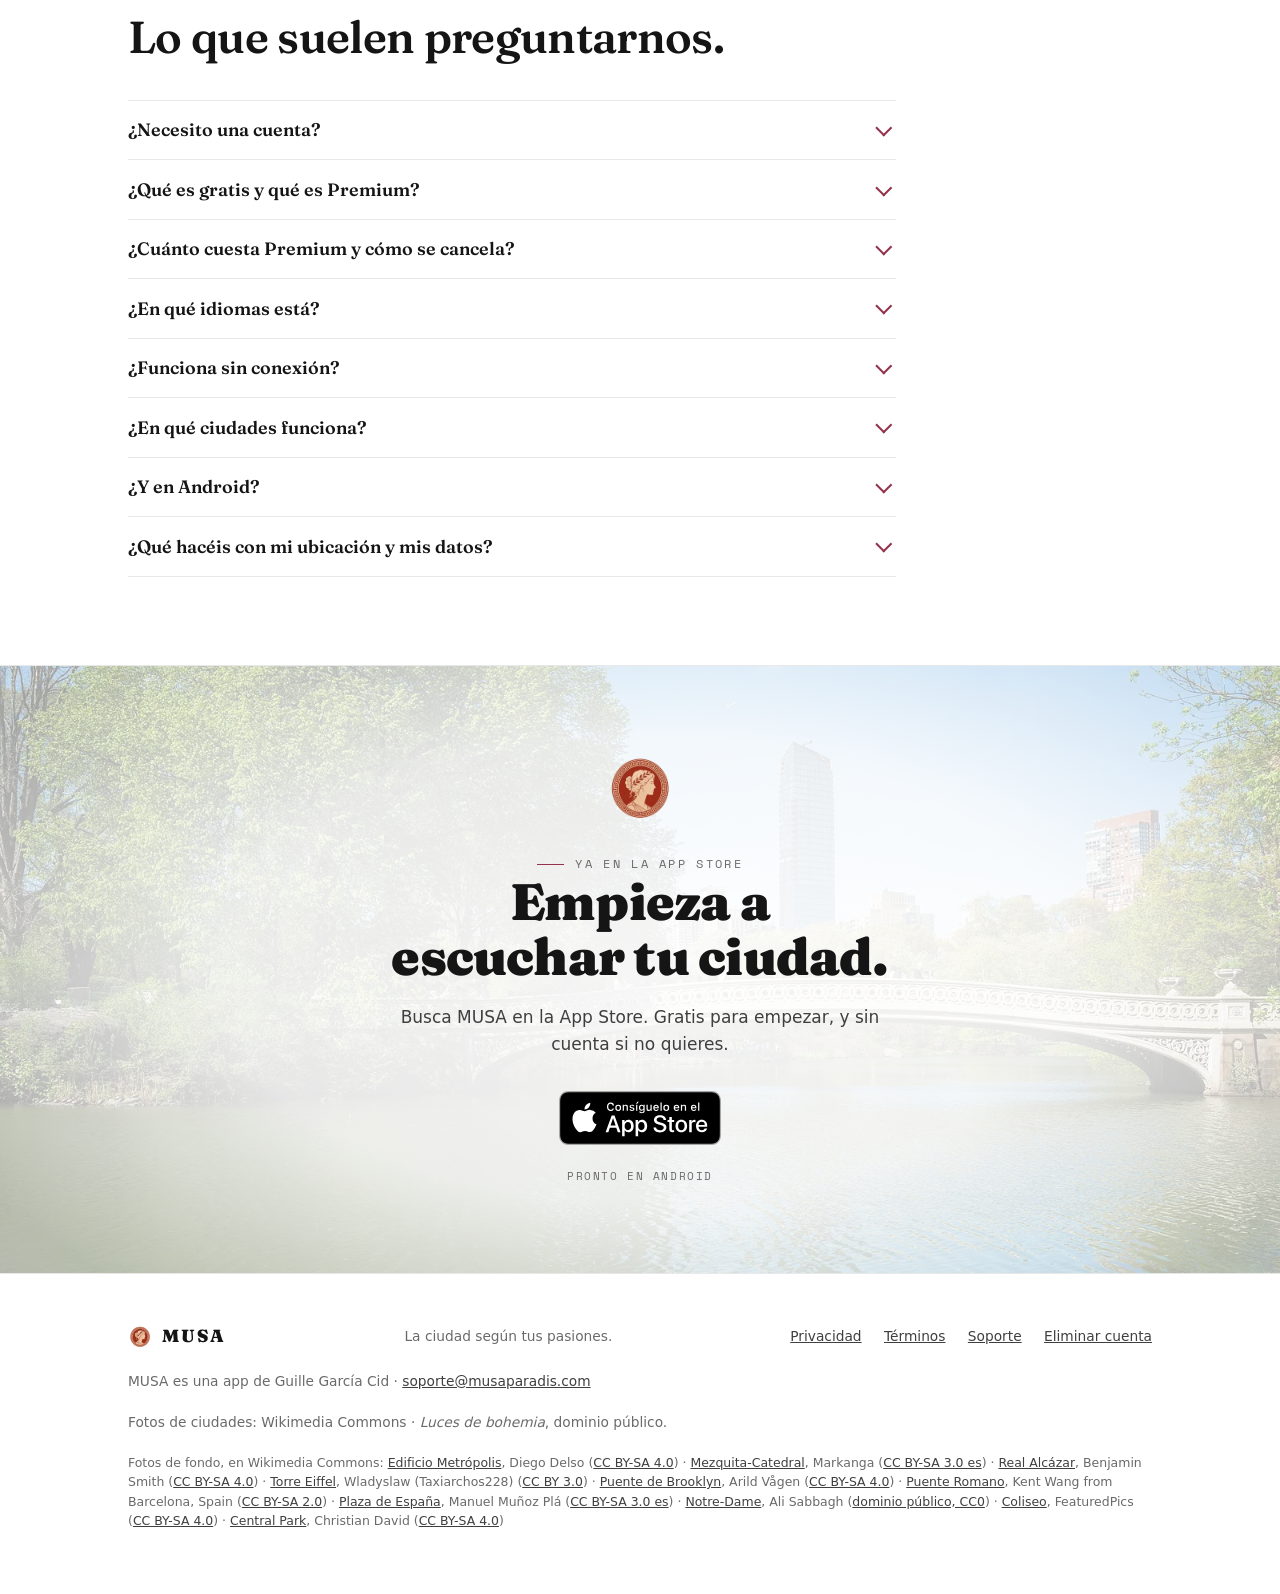
